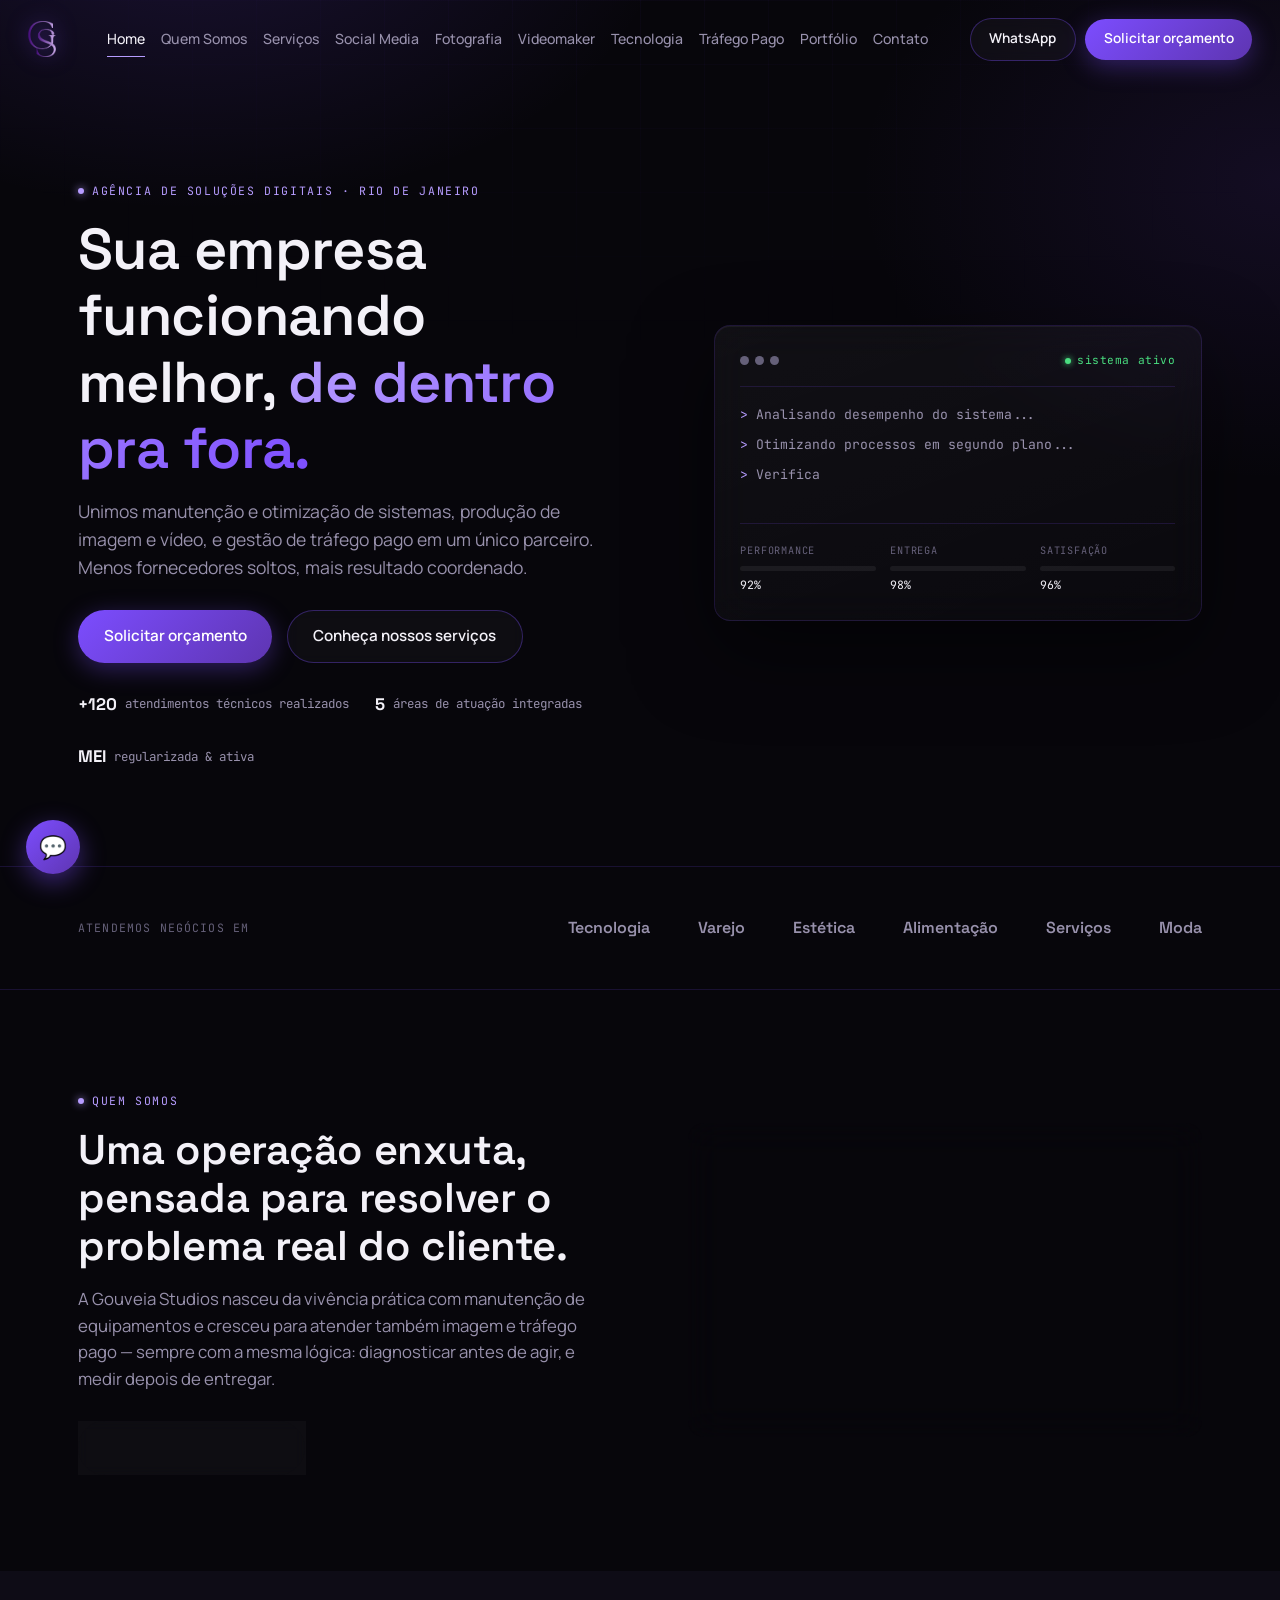
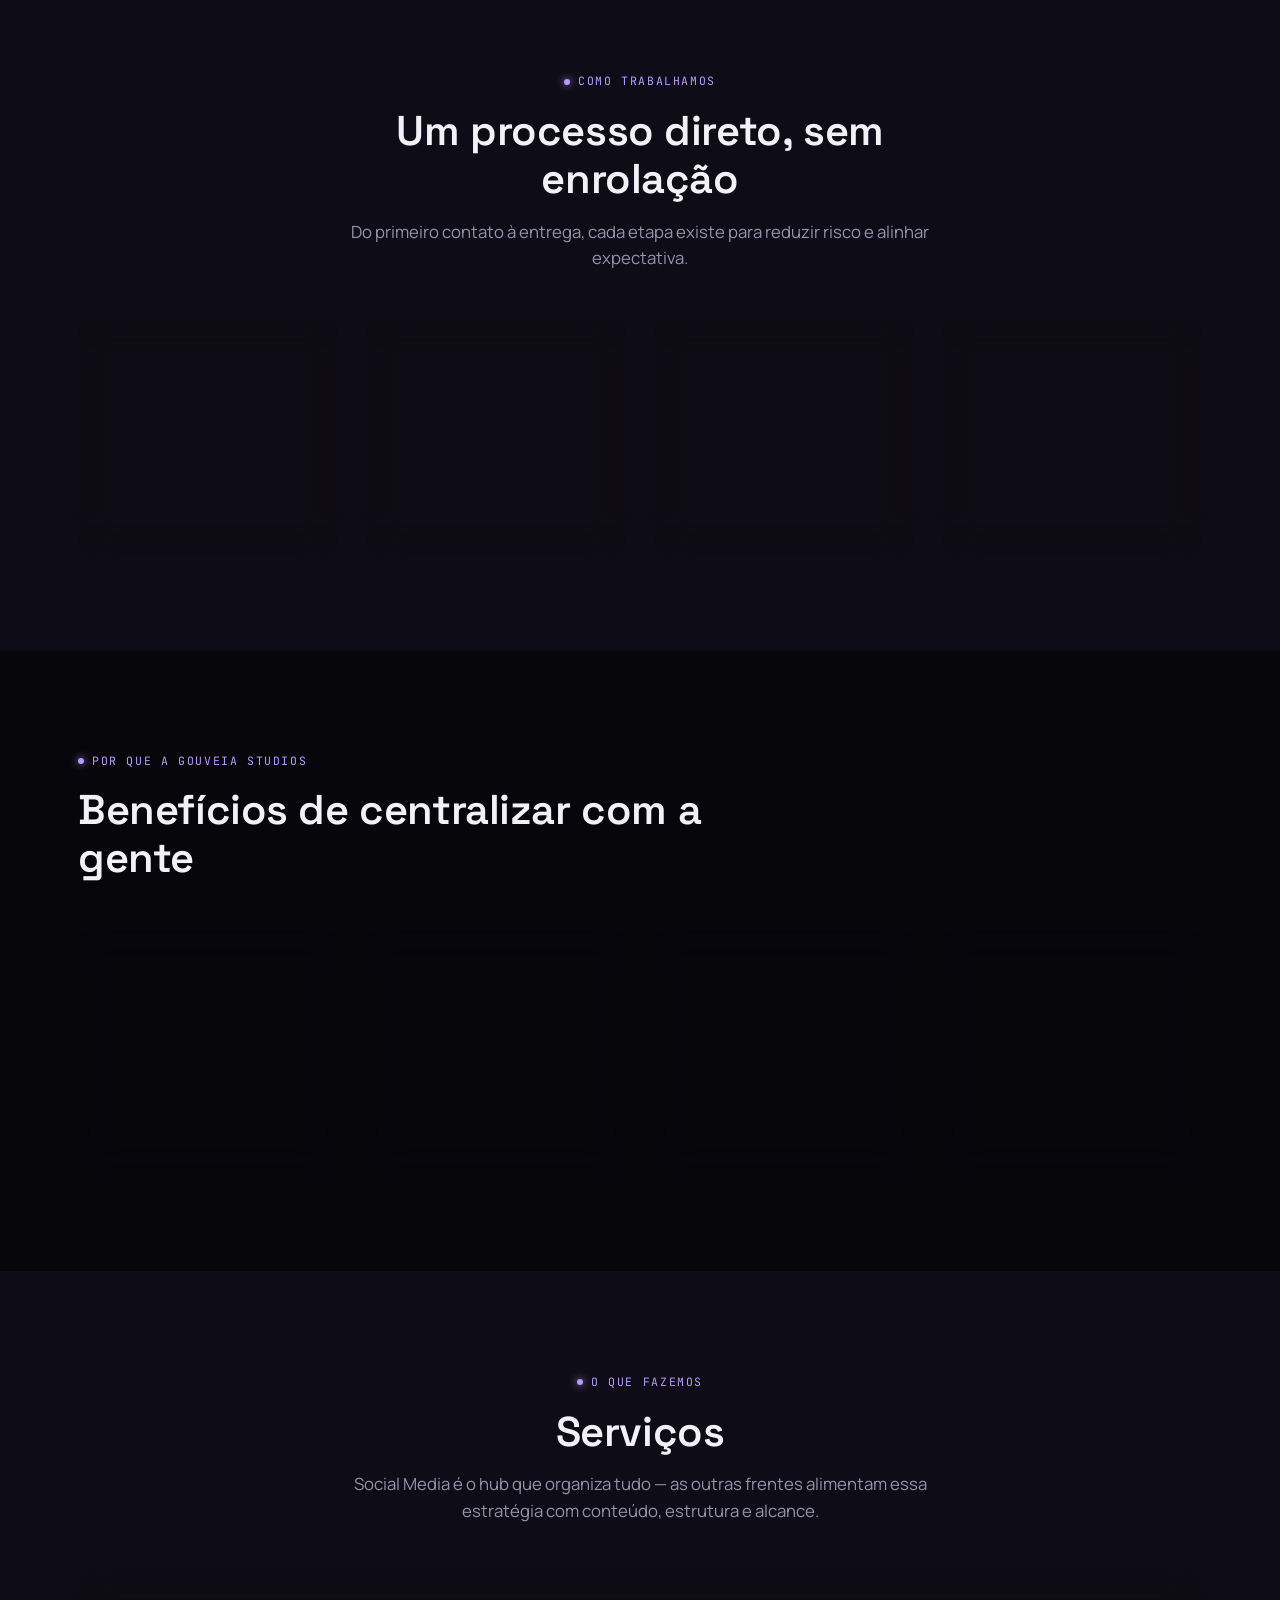
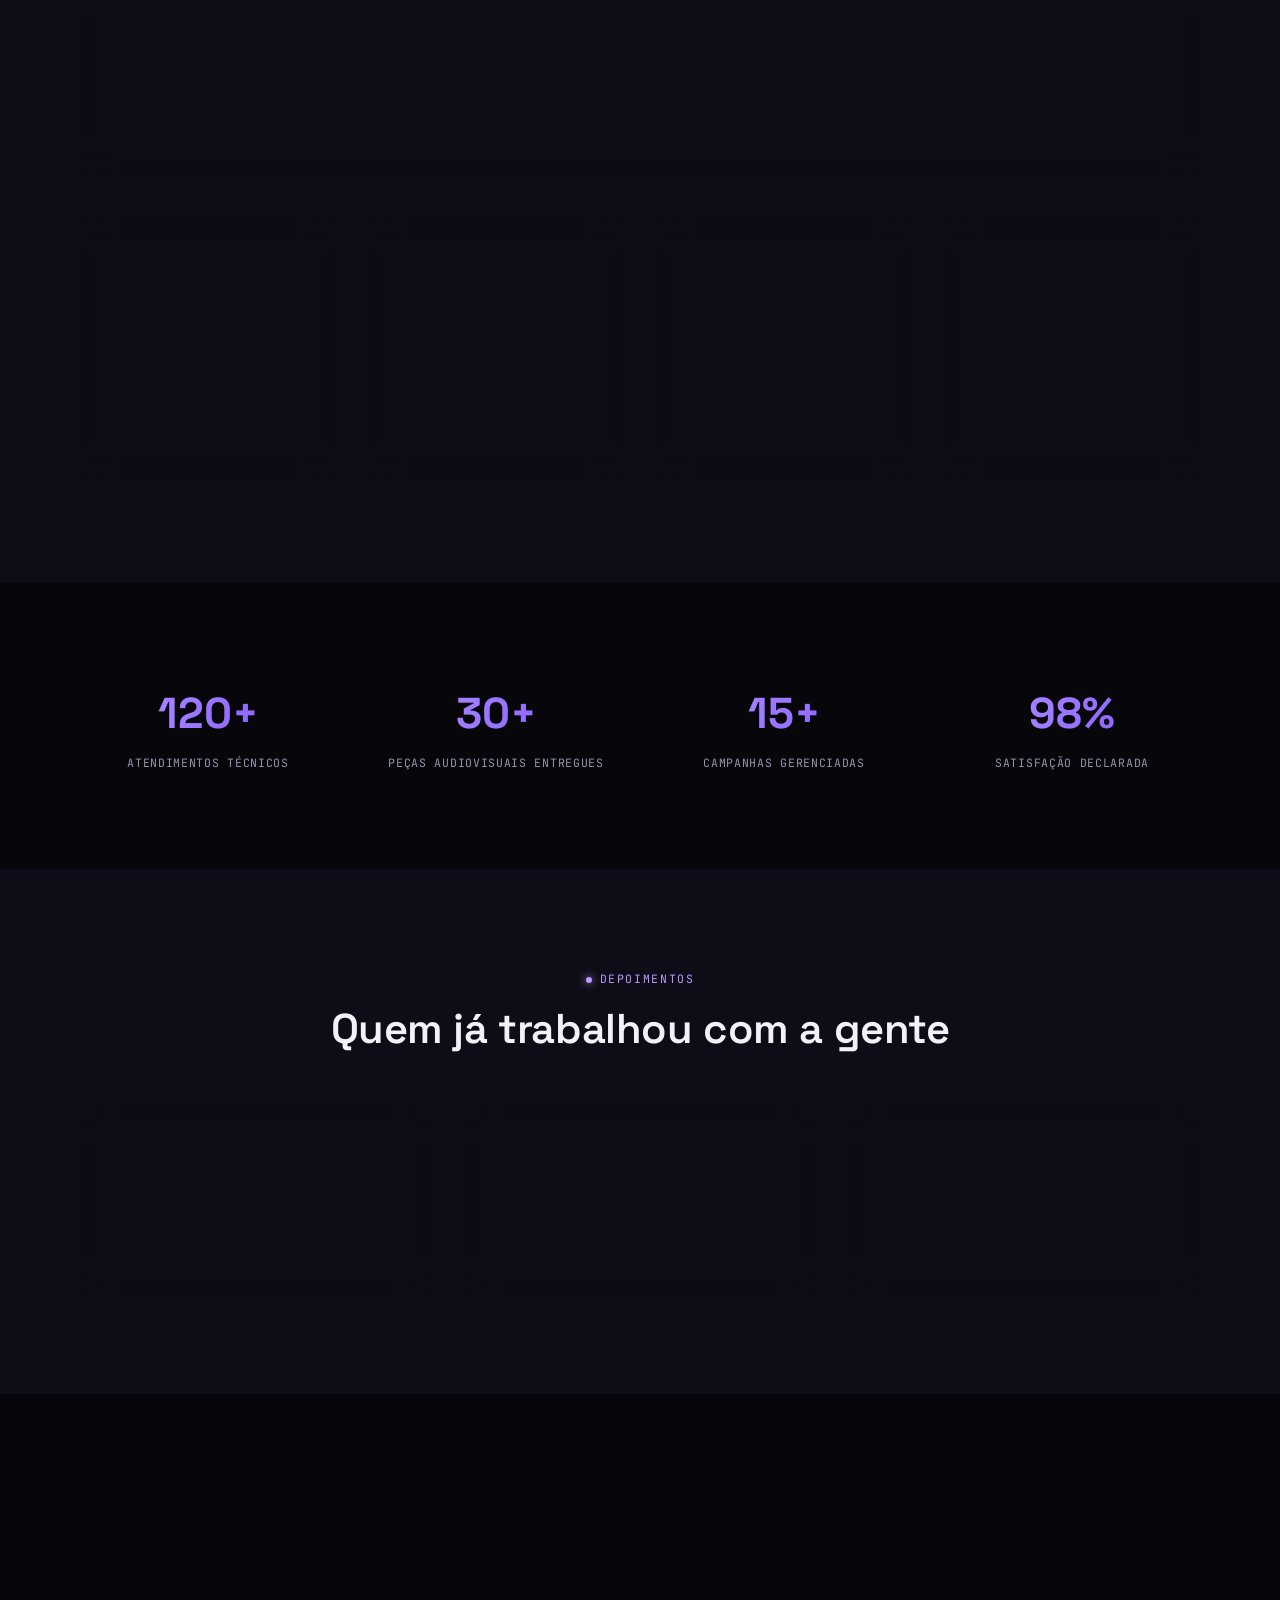
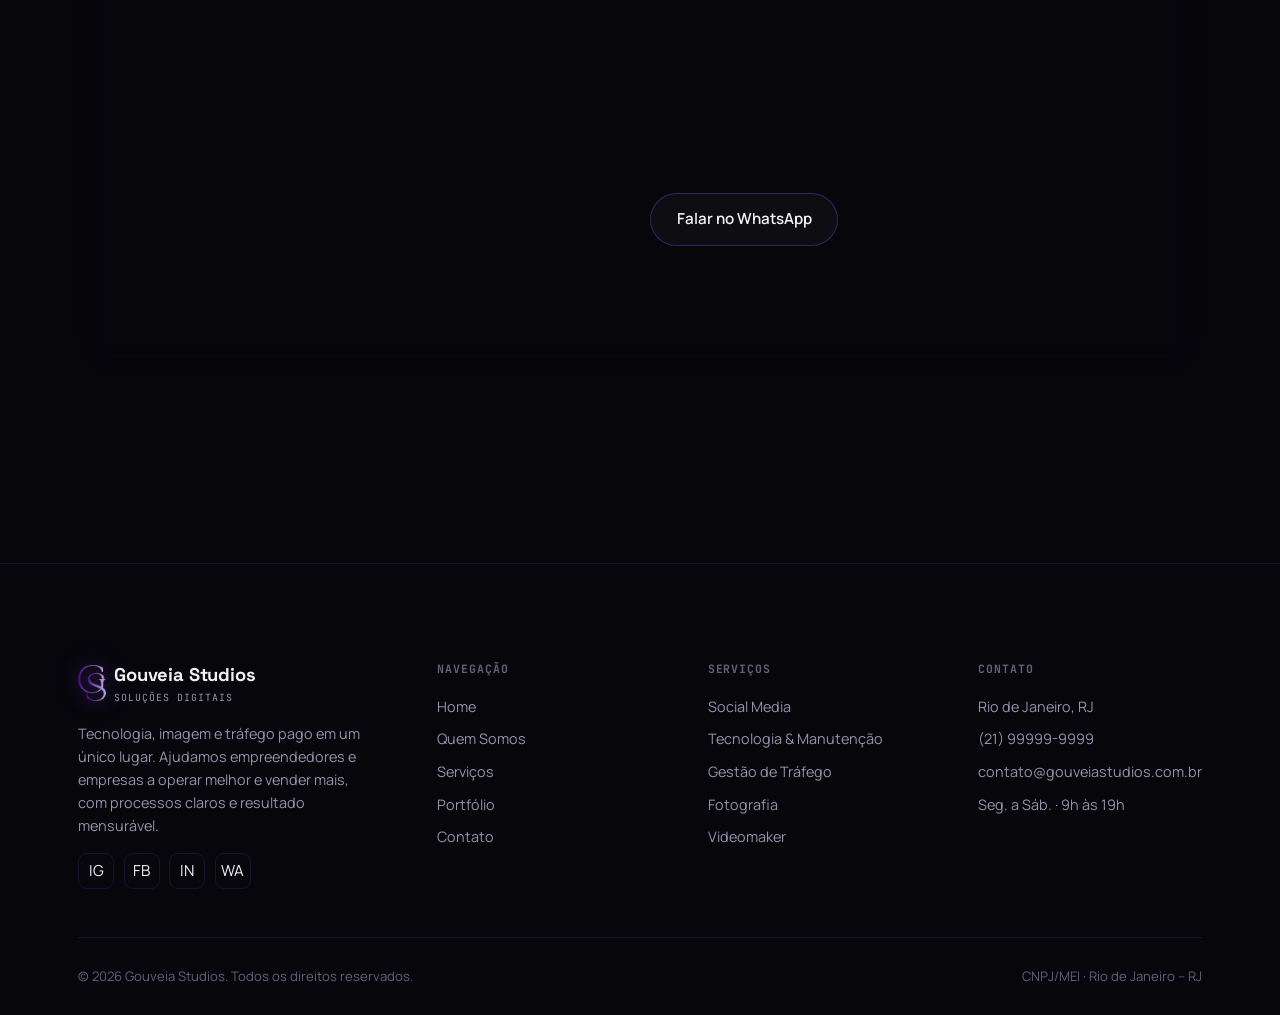
==== index.html @ 3f34a9c9 "Add files via upload" ====
<!DOCTYPE html>
<html lang="pt-BR">
<head>
  <meta charset="UTF-8">
  <meta name="viewport" content="width=device-width, initial-scale=1.0">
  <meta name="theme-color" content="#07060b">
  <link rel="icon" href="data:image/svg+xml,<svg xmlns=%22http://www.w3.org/2000/svg%22 viewBox=%220 0 100 100%22><rect width=%22100%22 height=%22100%22 rx=%2222%22 fill=%22%237C4DFF%22/><text x=%2250%22 y=%2266%22 font-size=%2246%22 text-anchor=%22middle%22 fill=%22white%22 font-family=%22monospace%22>GS</text></svg>">
  <link rel="stylesheet" href="css/style.css">
  <title>Gouveia Studios — Tecnologia, Imagem e Tráfego Pago | Rio de Janeiro</title>
  <meta name="description" content="Manutenção de computadores, fotografia, videomaker e gestão de tráfego pago em um único parceiro. Atendimento no Rio de Janeiro.">
  <meta property="og:title" content="Gouveia Studios — Tecnologia, Imagem e Tráfego Pago | Rio de Janeiro">
  <meta property="og:description" content="Manutenção de computadores, fotografia, videomaker e gestão de tráfego pago em um único parceiro. Atendimento no Rio de Janeiro.">
  <meta property="og:type" content="website">
  <meta property="og:locale" content="pt_BR">

</head>
<body>
  <nav class="navbar" id="navbar">
    <div class="nav-inner">
      <a href="index.html" class="brand">
        <img src="assets/logos/logo.png" alt="Gouveia Studios" class="brand-mark">
        <span>
          
          <small></small>
        </span>
      </a>
      <div class="nav-links" id="navLinks">
        <a href="index.html" aria-current="page">Home</a>
        <a href="quem-somos.html">Quem Somos</a>
        <a href="servicos.html">Serviços</a>
        <a href="social-media.html">Social Media</a>
        <a href="fotografia.html">Fotografia</a>
        <a href="videomaker.html">Videomaker</a>
        <a href="tecnologia.html">Tecnologia</a>
        <a href="trafego.html">Tráfego Pago</a>
        <a href="portfolio.html">Portfólio</a>
        <a href="contato.html">Contato</a>
      </div>
      <div class="nav-cta">
        <a href="https://wa.me/5521999999999" target="_blank" rel="noopener" class="btn btn-ghost btn-sm">WhatsApp</a>
        <a href="contato.html" class="btn btn-primary btn-sm">Solicitar orçamento</a>
        <button class="nav-toggle" id="navToggle" aria-label="Abrir menu" aria-expanded="false" aria-controls="navLinks">
          <span></span><span></span><span></span>
        </button>
      </div>
    </div>
  </nav>


  <!-- HERO -->
  <section class="hero">
    <div class="section-inner hero-grid">
      <div class="hero-copy">
        <span class="eyebrow">Agência de Soluções Digitais &middot; Rio de Janeiro</span>
        <h1>Sua empresa funcionando melhor, <span class="accent">de dentro pra fora.</span></h1>
        <p class="lead">Unimos manutenção e otimização de sistemas, produção de imagem e vídeo, e gestão de tráfego pago em um único parceiro. Menos fornecedores soltos, mais resultado coordenado.</p>
        <div class="hero-actions">
          <a href="contato.html" class="btn btn-primary">Solicitar orçamento</a>
          <a href="servicos.html" class="btn btn-ghost">Conheça nossos serviços</a>
        </div>
        <div class="hero-badges">
          <div class="hero-badge"><strong>+120</strong> atendimentos técnicos realizados</div>
          <div class="hero-badge"><strong>5</strong> áreas de atuação integradas</div>
          <div class="hero-badge"><strong>MEI</strong> regularizada &amp; ativa</div>
        </div>
      </div>

      <div class="diagnostic-panel glass reveal">
        <div class="diagnostic-head">
          <div class="diagnostic-dots"><span></span><span></span><span></span></div>
          <div class="diagnostic-status">sistema ativo</div>
        </div>
        <div class="diagnostic-log"
             data-diagnostic-log
             data-lines='["Analisando desempenho do sistema...","Otimizando processos em segundo plano...","Verificando integridade do hardware...","Diagnóstico concluído: pronto para operar."]'>
        </div>
        <div class="diagnostic-meters">
          <div class="meter">
            <div class="meter-label">Performance</div>
            <div class="meter-bar"><span data-value="92" style="width:0"></span></div>
            <div class="meter-val">92%</div>
          </div>
          <div class="meter">
            <div class="meter-label">Entrega</div>
            <div class="meter-bar"><span data-value="98" style="width:0"></span></div>
            <div class="meter-val">98%</div>
          </div>
          <div class="meter">
            <div class="meter-label">Satisfação</div>
            <div class="meter-bar"><span data-value="96" style="width:0"></span></div>
            <div class="meter-val">96%</div>
          </div>
        </div>
      </div>
    </div>
  </section>

  <!-- STRIP -->
  <div class="strip">
    <div class="section-inner strip-inner">
      <span class="strip-label">Atendemos negócios em</span>
      <div class="strip-items">
        <span>Tecnologia</span><span>Varejo</span><span>Estética</span><span>Alimentação</span><span>Serviços</span><span>Moda</span>
      </div>
    </div>
  </div>

  <!-- QUEM SOMOS (resumo) -->
  <section id="quem-somos">
    <div class="section-inner grid grid-2" style="align-items:center; gap: var(--space-xl);">
      <div class="reveal">
        <span class="eyebrow">Quem somos</span>
        <h2 class="title">Uma operação enxuta, pensada para resolver o problema real do cliente.</h2>
        <p class="lead">A Gouveia Studios nasceu da vivência prática com manutenção de equipamentos e cresceu para atender também imagem e tráfego pago — sempre com a mesma lógica: diagnosticar antes de agir, e medir depois de entregar.</p>
        <a href="quem-somos.html" class="btn btn-ghost" style="margin-top: var(--space-md);">Nossa história completa</a>
      </div>
      <div class="glass reveal" style="padding: var(--space-lg);">
        <div class="grid grid-2" style="gap: var(--space-md);">
          <div>
            <div class="stat"><div class="num">05</div><div class="label">Áreas de atuação</div></div>
          </div>
          <div>
            <div class="stat"><div class="num">1-2</div><div class="label">Anos de MEI ativa</div></div>
          </div>
          <div>
            <div class="stat"><div class="num">100%</div><div class="label">Atendimento local RJ</div></div>
          </div>
          <div>
            <div class="stat"><div class="num">24h</div><div class="label">Tempo médio de resposta</div></div>
          </div>
        </div>
      </div>
    </div>
  </section>

  <!-- COMO TRABALHAMOS -->
  <section style="background: var(--bg-elevated);">
    <div class="section-inner">
      <div class="section-head center reveal">
        <span class="eyebrow">Como trabalhamos</span>
        <h2 class="title">Um processo direto, sem enrolação</h2>
        <p class="lead" style="margin: 0 auto;">Do primeiro contato à entrega, cada etapa existe para reduzir risco e alinhar expectativa.</p>
      </div>
      <div class="steps">
        <div class="step glass reveal">
          <span class="num">01 / Diagnóstico</span>
          <h4>Entendemos o problema</h4>
          <p>Conversa inicial por WhatsApp ou visita técnica para identificar a real necessidade — sem venda empurrada.</p>
        </div>
        <div class="step glass reveal">
          <span class="num">02 / Proposta</span>
          <h4>Orçamento claro</h4>
          <p>Escopo, prazo e valor definidos antes de qualquer execução. Sem surpresas na entrega.</p>
        </div>
        <div class="step glass reveal">
          <span class="num">03 / Execução</span>
          <h4>Mão na massa</h4>
          <p>Serviço técnico, produção de conteúdo ou configuração de campanha executados com acompanhamento.</p>
        </div>
        <div class="step glass reveal">
          <span class="num">04 / Resultado</span>
          <h4>Entrega e suporte</h4>
          <p>Validação com o cliente e suporte pós-entrega — porque o trabalho não termina no "pronto".</p>
        </div>
      </div>
    </div>
  </section>

  <!-- BENEFÍCIOS -->
  <section>
    <div class="section-inner">
      <div class="section-head reveal">
        <span class="eyebrow">Por que a Gouveia Studios</span>
        <h2 class="title">Benefícios de centralizar com a gente</h2>
      </div>
      <div class="grid grid-4">
        <div class="card glass reveal">
          <div class="card-icon">⚡</div>
          <h3>Resposta rápida</h3>
          <p>Atendimento ágil via WhatsApp, com diagnóstico remoto quando possível.</p>
        </div>
        <div class="card glass reveal">
          <div class="card-icon">🎯</div>
          <h3>Foco em resultado</h3>
          <p>Cada entrega é pensada para gerar economia, performance ou vendas mensuráveis.</p>
        </div>
        <div class="card glass reveal">
          <div class="card-icon">🔧</div>
          <h3>Time único</h3>
          <p>Tecnologia, imagem e tráfego conversando entre si, sem retrabalho entre fornecedores.</p>
        </div>
        <div class="card glass reveal">
          <div class="card-icon">💬</div>
          <h3>Transparência</h3>
          <p>Orçamento fechado antes de começar e comunicação direta durante todo o processo.</p>
        </div>
      </div>
    </div>
  </section>

  <!-- SERVIÇOS -->
  <section id="servicos" style="background: var(--bg-elevated);">
    <div class="section-inner">
      <div class="section-head center reveal">
        <span class="eyebrow">O que fazemos</span>
        <h2 class="title">Serviços</h2>
        <p class="lead" style="margin: 0 auto;">Social Media é o hub que organiza tudo — as outras frentes alimentam essa estratégia com conteúdo, estrutura e alcance.</p>
      </div>

      <a href="social-media.html" class="card glass reveal" style="display:grid; grid-template-columns: auto 1fr auto; gap: var(--space-md); align-items:center; margin-bottom: var(--space-md); padding: var(--space-lg); border-color: var(--border-strong);">
        <div class="card-icon" style="width:58px; height:58px; font-size:1.7rem;">📲</div>
        <div>
          <span class="tag" style="margin-top:0;">Serviço principal</span>
          <h3 style="font-size:1.35rem; margin: 0.3rem 0 0.4rem;">Social Media</h3>
          <p>Gestão completa das redes sociais — o ponto onde fotografia, vídeo, tecnologia e tráfego pago viram uma presença digital coerente.</p>
        </div>
        <span class="tag" style="white-space:nowrap;">Ver serviço →</span>
      </a>

      <div class="grid grid-4">
        <a href="tecnologia.html" class="card glass reveal">
          <div class="card-icon">🖥️</div>
          <h3>Tecnologia</h3>
          <p>Manutenção, formatação, upgrade e otimização de computadores, notebooks e consoles.</p>
          <span class="tag">Ver serviço →</span>
        </a>
        <a href="trafego.html" class="card glass reveal">
          <div class="card-icon">📈</div>
          <h3>Gestão de Tráfego</h3>
          <p>Campanhas no Meta Ads e Google Ads para gerar mensagens, leads e vendas.</p>
          <span class="tag">Ver serviço →</span>
        </a>
        <a href="fotografia.html" class="card glass reveal">
          <div class="card-icon">📷</div>
          <h3>Fotografia</h3>
          <p>Registro profissional de eventos, produtos, automóveis e empresas.</p>
          <span class="tag">Ver serviço →</span>
        </a>
        <a href="videomaker.html" class="card glass reveal">
          <div class="card-icon">🎬</div>
          <h3>Videomaker</h3>
          <p>Vídeos institucionais, Reels e cobertura de eventos esportivos e sociais.</p>
          <span class="tag">Ver serviço →</span>
        </a>
      </div>
    </div>
  </section>

  <!-- RESULTADOS / STATS -->
  <section>
    <div class="section-inner">
      <div class="stats">
        <div class="stat reveal"><div class="num">120+</div><div class="label">Atendimentos técnicos</div></div>
        <div class="stat reveal"><div class="num">30+</div><div class="label">Peças audiovisuais entregues</div></div>
        <div class="stat reveal"><div class="num">15+</div><div class="label">Campanhas gerenciadas</div></div>
        <div class="stat reveal"><div class="num">98%</div><div class="label">Satisfação declarada</div></div>
      </div>
    </div>
  </section>

  <!-- DEPOIMENTOS -->
  <section style="background: var(--bg-elevated);">
    <div class="section-inner">
      <div class="section-head center reveal">
        <span class="eyebrow">Depoimentos</span>
        <h2 class="title">Quem já trabalhou com a gente</h2>
      </div>
      <div class="testi-track">
        <div class="testi glass reveal">
          <p>"Levei meu PC achando que era troca de peça e era só otimização. Economizei e ainda ficou mais rápido do que antes."</p>
          <div class="testi-author">
            <div class="testi-avatar">R</div>
            <div><strong>Rafael M.</strong><span>Cliente — Tecnologia</span></div>
          </div>
        </div>
        <div class="testi glass reveal">
          <p>"As campanhas trouxeram mensagens qualificadas já na primeira semana. Comunicação direta o tempo todo."</p>
          <div class="testi-author">
            <div class="testi-avatar">C</div>
            <div><strong>Camila S.</strong><span>Cliente — Tráfego Pago</span></div>
          </div>
        </div>
        <div class="testi glass reveal">
          <p>"O vídeo do evento ficou com cara de produção grande. Recomendo para quem quer profissionalismo sem enrolação."</p>
          <div class="testi-author">
            <div class="testi-avatar">L</div>
            <div><strong>Lucas T.</strong><span>Cliente — Videomaker</span></div>
          </div>
        </div>
      </div>
    </div>
  </section>

  <!-- CTA FINAL -->
  <section class="cta-final">
    <div class="section-inner">
      <div class="cta-final-panel glass reveal">
        <span class="eyebrow" style="justify-content:center;">Vamos conversar</span>
        <h2>Pronto para colocar sua empresa no próximo nível?</h2>
        <p>Fale agora e receba um diagnóstico inicial sem compromisso.</p>
        <div class="hero-actions">
          <a href="contato.html" class="btn btn-primary">Solicitar orçamento</a>
          <a href="https://wa.me/5521999999999" target="_blank" rel="noopener" class="btn btn-ghost">Falar no WhatsApp</a>
        </div>
      </div>
    </div>
  </section>


  <footer>
    <div class="section-inner">
      <div class="footer-grid">
        <div class="footer-brand">
          <a href="index.html" class="brand">
            <img src="assets/logos/logo.png" alt="Gouveia Studios" class="brand-mark">
            <span>Gouveia Studios<small>Soluções Digitais</small></span>
          </a>
          <p>Tecnologia, imagem e tráfego pago em um único lugar. Ajudamos empreendedores e empresas a operar melhor e vender mais, com processos claros e resultado mensurável.</p>
          <div class="footer-social">
            <a href="https://instagram.com" target="_blank" rel="noopener" aria-label="Instagram">IG</a>
            <a href="https://facebook.com" target="_blank" rel="noopener" aria-label="Facebook">FB</a>
            <a href="https://linkedin.com" target="_blank" rel="noopener" aria-label="LinkedIn">IN</a>
            <a href="https://wa.me/5521999999999" target="_blank" rel="noopener" aria-label="WhatsApp">WA</a>
          </div>
        </div>
        <div class="footer-col">
          <h5>Navegação</h5>
          <a href="index.html">Home</a>
          <a href="quem-somos.html">Quem Somos</a>
          <a href="servicos.html">Serviços</a>
          <a href="portfolio.html">Portfólio</a>
          <a href="contato.html">Contato</a>
        </div>
        <div class="footer-col">
          <h5>Serviços</h5>
          <a href="social-media.html">Social Media</a>
          <a href="tecnologia.html">Tecnologia &amp; Manutenção</a>
          <a href="trafego.html">Gestão de Tráfego</a>
          <a href="fotografia.html">Fotografia</a>
          <a href="videomaker.html">Videomaker</a>
        </div>
        <div class="footer-col">
          <h5>Contato</h5>
          <li>Rio de Janeiro, RJ</li>
          <li>(21) 99999-9999</li>
          <li>contato@gouveiastudios.com.br</li>
          <li>Seg. a Sáb. · 9h às 19h</li>
        </div>
      </div>
      <div class="footer-bottom">
        <span>&copy; <span data-year></span> Gouveia Studios. Todos os direitos reservados.</span>
        <span>CNPJ/MEI &middot; Rio de Janeiro &ndash; RJ</span>
      </div>
    </div>
  </footer>

  <a href="https://wa.me/5521999999999" target="_blank" rel="noopener" class="wa-float" aria-label="Falar no WhatsApp">💬</a>
  <button class="back-to-top" aria-label="Voltar ao topo">↑</button>

  <script src="js/script.js"></script>
</body>
</html>
---- css/style.css ----
/* ============================================================
   GOUVEIA STUDIOS — DESIGN SYSTEM
   Paleta: preto profundo + roxo tecnológico (#7C4DFF / #5E35B1)
   Tipografia: Space Grotesk (display) + Manrope (texto) + JetBrains Mono (dados/labels)
   Conceito: painel de diagnóstico técnico — a empresa "lê" e otimiza sistemas,
   então a interface usa uma estética de terminal/diagnóstico como assinatura visual.
   ============================================================ */

@import url('https://fonts.googleapis.com/css2?family=Space+Grotesk:wght@500;600;700&family=Manrope:wght@400;500;600;700&family=JetBrains+Mono:wght@400;500&display=swap');

/* ---------- TOKENS ---------- */
:root{
  /* cores */
  --bg: #07060b;
  --bg-elevated: #0e0c16;
  --bg-panel: #121020;
  --purple: #7C4DFF;
  --purple-deep: #5E35B1;
  --purple-glow: #b69cff;
  --text: #f3f1f8;
  --text-muted: #9891ac;
  --text-faint: #656079;
  --border: rgba(124,77,255,0.16);
  --border-strong: rgba(124,77,255,0.35);
  --success: #4ade80;

  /* tipografia */
  --font-display: 'Space Grotesk', sans-serif;
  --font-body: 'Manrope', sans-serif;
  --font-mono: 'JetBrains Mono', monospace;

  /* espaçamento */
  --space-xs: 0.5rem;
  --space-sm: 1rem;
  --space-md: 1.75rem;
  --space-lg: 3rem;
  --space-xl: 6rem;
  --space-2xl: 9rem;

  /* layout */
  --container: 1180px;
  --container-wide: 1400px;
  --radius-sm: 8px;
  --radius-md: 16px;
  --radius-lg: 28px;

  --ease: cubic-bezier(0.16, 1, 0.3, 1);
}

/* ---------- RESET ---------- */
*, *::before, *::after{ box-sizing: border-box; margin: 0; padding: 0; }
html{ scroll-behavior: smooth; }
@media (prefers-reduced-motion: reduce){
  html{ scroll-behavior: auto; }
  *, *::before, *::after{ animation-duration: 0.01ms !important; animation-iteration-count: 1 !important; transition-duration: 0.01ms !important; }
}
body{
  background: var(--bg);
  color: var(--text);
  font-family: var(--font-body);
  line-height: 1.6;
  overflow-x: hidden;
  -webkit-font-smoothing: antialiased;
}
img{ max-width: 100%; display: block; }
a{ color: inherit; text-decoration: none; }
ul{ list-style: none; }
button{ font-family: inherit; cursor: pointer; border: none; background: none; color: inherit; }
input, textarea, select{ font-family: inherit; font-size: 1rem; color: var(--text); }
h1,h2,h3,h4{ font-family: var(--font-display); font-weight: 600; line-height: 1.15; letter-spacing: -0.01em; }
:focus-visible{ outline: 2px solid var(--purple-glow); outline-offset: 3px; }

/* ---------- BACKGROUND AMBIENCE ---------- */
body::before{
  content: "";
  position: fixed;
  inset: 0;
  z-index: -2;
  background:
    radial-gradient(ellipse 800px 500px at 15% -10%, rgba(124,77,255,0.16), transparent 60%),
    radial-gradient(ellipse 700px 500px at 100% 20%, rgba(94,53,177,0.14), transparent 60%),
    var(--bg);
  pointer-events: none;
}
body::after{
  content: "";
  position: fixed;
  inset: 0;
  z-index: -1;
  background-image: linear-gradient(rgba(124,77,255,0.035) 1px, transparent 1px), linear-gradient(90deg, rgba(124,77,255,0.035) 1px, transparent 1px);
  background-size: 64px 64px;
  mask-image: radial-gradient(ellipse 60% 40% at 50% 0%, black, transparent);
  pointer-events: none;
}

/* ---------- LAYOUT HELPERS ---------- */
.container{ max-width: var(--container); margin: 0 auto; padding: 0 var(--space-md); }
section{ position: relative; padding: var(--space-xl) 0; }
.section-inner{ max-width: var(--container); margin: 0 auto; padding: 0 var(--space-md); }
.section-head{ max-width: 640px; margin-bottom: var(--space-lg); }
.section-head.center{ margin-left: auto; margin-right: auto; text-align: center; }

.eyebrow{
  display: inline-flex; align-items: center; gap: 0.5rem;
  font-family: var(--font-mono); font-size: 0.72rem; letter-spacing: 0.14em; text-transform: uppercase;
  color: var(--purple-glow); margin-bottom: var(--space-sm);
}
.eyebrow::before{ content: ""; width: 6px; height: 6px; border-radius: 50%; background: var(--purple-glow); box-shadow: 0 0 8px var(--purple-glow); }

h2.title{ font-size: clamp(1.9rem, 3.4vw, 2.6rem); margin-bottom: var(--space-sm); }
p.lead{ color: var(--text-muted); font-size: 1.05rem; max-width: 58ch; }

/* ---------- BUTTONS ---------- */
.btn{
  display: inline-flex; align-items: center; justify-content: center; gap: 0.5rem;
  padding: 0.85rem 1.6rem; border-radius: 999px; font-weight: 600; font-size: 0.95rem;
  transition: transform 0.25s var(--ease), box-shadow 0.25s var(--ease), background 0.25s var(--ease), border-color .25s var(--ease);
  white-space: nowrap;
}
.btn-primary{
  background: linear-gradient(135deg, var(--purple), var(--purple-deep));
  color: #fff;
  box-shadow: 0 6px 24px rgba(124,77,255,0.35);
}
.btn-primary:hover{ transform: translateY(-2px); box-shadow: 0 10px 32px rgba(124,77,255,0.5); }
.btn-ghost{
  background: rgba(255,255,255,0.03);
  border: 1px solid var(--border-strong);
  color: var(--text);
  backdrop-filter: blur(6px);
}
.btn-ghost:hover{ border-color: var(--purple-glow); background: rgba(124,77,255,0.08); transform: translateY(-2px); }
.btn-sm{ padding: 0.6rem 1.15rem; font-size: 0.85rem; }
.btn-block{ width: 100%; }

/* ---------- GLASS PANEL ---------- */
.glass{
  background: linear-gradient(160deg, rgba(255,255,255,0.045), rgba(255,255,255,0.015));
  border: 1px solid var(--border);
  border-radius: var(--radius-md);
  backdrop-filter: blur(18px);
  -webkit-backdrop-filter: blur(18px);
}

/* ---------- NAVBAR ---------- */
.navbar{
  position: fixed; top: 0; left: 0; right: 0; z-index: 1000;
  padding: 1.1rem 0;
  transition: padding 0.3s var(--ease), background 0.3s var(--ease), border-color 0.3s var(--ease);
  border-bottom: 1px solid transparent;
}
.navbar.scrolled{
  padding: 0.7rem 0;
  background: rgba(7,6,11,0.78);
  backdrop-filter: blur(16px);
  -webkit-backdrop-filter: blur(16px);
  border-bottom: 1px solid var(--border);
}
.nav-inner{ display: flex; align-items: center; justify-content: space-between; max-width: var(--container-wide); margin: 0 auto; padding: 0 var(--space-md); }
.brand{ display: flex; align-items: center; gap: 0.5rem; font-family: var(--font-display); font-weight: 700; font-size: 1.15rem; letter-spacing: -0.01em; flex-shrink: 0; }
.brand-mark{
  height: 36px; width: auto; display: block; object-fit: contain;
  filter: drop-shadow(0 0 10px rgba(124,77,255,0.55));
}
.brand small{ display: block; font-family: var(--font-mono); font-size: 0.62rem; letter-spacing: 0.1em; color: var(--text-muted); font-weight: 400; text-transform: uppercase; }

.nav-links{ display: flex; align-items: center; gap: var(--space-sm); flex-wrap: nowrap; }
.nav-links a{
  font-size: 0.88rem; color: var(--text-muted); font-weight: 500; position: relative; padding: 0.3rem 0;
  white-space: nowrap;
  transition: color 0.2s;
}
.nav-links a::after{
  content: ""; position: absolute; left: 0; bottom: -2px; width: 0; height: 1.5px;
  background: var(--purple-glow); transition: width 0.25s var(--ease);
}
.nav-links a:hover, .nav-links a[aria-current="page"]{ color: var(--text); }
.nav-links a:hover::after, .nav-links a[aria-current="page"]::after{ width: 100%; }
.nav-cta{ display: flex; align-items: center; gap: 0.6rem; flex-shrink: 0; }
.nav-toggle{ display: none; flex-direction: column; gap: 5px; padding: 8px; }
.nav-toggle span{ width: 22px; height: 2px; background: var(--text); border-radius: 2px; transition: all 0.3s var(--ease); }

@media (max-width: 1240px){
  .nav-cta .btn-ghost{ display: none; }
}

@media (max-width: 1080px){
  .nav-toggle{ display: flex; }
  .nav-links{
    position: fixed; top: 0; right: 0; height: 100vh; width: min(78vw, 320px);
    flex-direction: column; align-items: flex-start; justify-content: center; gap: var(--space-md);
    background: rgba(10,9,16,0.98); backdrop-filter: blur(20px);
    border-left: 1px solid var(--border);
    padding: var(--space-lg) var(--space-lg);
    transform: translateX(100%); transition: transform 0.4s var(--ease);
  }
  .nav-links.open{ transform: translateX(0); }
  .nav-links a{ font-size: 1.1rem; }
  .nav-cta .btn-ghost{ display: none; }
}

/* ---------- HERO ---------- */
.hero{ padding: calc(var(--space-2xl) + 2rem) 0 var(--space-xl); position: relative; overflow: hidden; }
.hero-grid{ display: grid; grid-template-columns: 1.05fr 0.95fr; gap: var(--space-xl); align-items: center; }
.hero-copy h1{ font-size: clamp(2.4rem, 5vw, 3.6rem); margin-bottom: var(--space-sm); }
.hero-copy h1 .accent{ background: linear-gradient(120deg, var(--purple-glow), var(--purple)); -webkit-background-clip: text; background-clip: text; color: transparent; }
.hero-copy p.lead{ margin-bottom: var(--space-md); font-size: 1.1rem; }
.hero-actions{ display: flex; flex-wrap: wrap; gap: 0.9rem; margin-bottom: var(--space-md); }
.hero-badges{ display: flex; flex-wrap: wrap; gap: 1.6rem; margin-top: var(--space-md); }
.hero-badge{ font-family: var(--font-mono); font-size: 0.78rem; color: var(--text-muted); display: flex; align-items: center; gap: 0.5rem; }
.hero-badge strong{ color: var(--text); font-family: var(--font-display); font-size: 1.05rem; }

/* diagnostic panel — signature element */
.diagnostic-panel{
  padding: 1.6rem; position: relative;
  box-shadow: 0 30px 80px rgba(0,0,0,0.5), inset 0 1px 0 rgba(255,255,255,0.05);
}
.diagnostic-head{ display: flex; align-items: center; justify-content: space-between; margin-bottom: 1.1rem; padding-bottom: 1rem; border-bottom: 1px solid var(--border); }
.diagnostic-dots{ display: flex; gap: 6px; }
.diagnostic-dots span{ width: 9px; height: 9px; border-radius: 50%; background: var(--text-faint); }
.diagnostic-status{ font-family: var(--font-mono); font-size: 0.7rem; color: var(--success); display: flex; align-items: center; gap: 0.4rem; letter-spacing: 0.05em; }
.diagnostic-status::before{ content: ""; width: 6px; height: 6px; border-radius: 50%; background: var(--success); box-shadow: 0 0 6px var(--success); animation: pulse 1.8s infinite; }
@keyframes pulse{ 0%,100%{ opacity: 1; } 50%{ opacity: 0.35; } }

.diagnostic-log{ font-family: var(--font-mono); font-size: 0.82rem; color: var(--text-muted); min-height: 6.2rem; }
.diagnostic-log .line{ margin-bottom: 0.55rem; opacity: 0; animation: appear 0.4s var(--ease) forwards; }
.diagnostic-log .line.ok::before{ content: "> "; color: var(--purple-glow); }
@keyframes appear{ to{ opacity: 1; } }
.typed-cursor{ display: inline-block; width: 7px; height: 1em; background: var(--purple-glow); vertical-align: middle; margin-left: 2px; animation: blink 1s steps(1) infinite; }
@keyframes blink{ 50%{ opacity: 0; } }

.diagnostic-meters{ display: grid; grid-template-columns: repeat(3, 1fr); gap: 0.9rem; margin-top: 1.2rem; padding-top: 1.2rem; border-top: 1px solid var(--border); }
.meter{ text-align: left; }
.meter .meter-label{ font-family: var(--font-mono); font-size: 0.64rem; color: var(--text-faint); text-transform: uppercase; letter-spacing: 0.08em; margin-bottom: 0.4rem; }
.meter-bar{ height: 5px; border-radius: 4px; background: rgba(255,255,255,0.06); overflow: hidden; }
.meter-bar span{ display: block; height: 100%; border-radius: 4px; background: linear-gradient(90deg, var(--purple-deep), var(--purple-glow)); }
.meter .meter-val{ font-family: var(--font-mono); font-size: 0.72rem; color: var(--text); margin-top: 0.35rem; }

/* ---------- LOGOS / SOCIAL PROOF STRIP ---------- */
.strip{ padding: var(--space-lg) 0; border-top: 1px solid var(--border); border-bottom: 1px solid var(--border); }
.strip-inner{ display: flex; align-items: center; justify-content: space-between; flex-wrap: wrap; gap: var(--space-md); }
.strip-label{ font-family: var(--font-mono); font-size: 0.72rem; color: var(--text-faint); text-transform: uppercase; letter-spacing: 0.1em; white-space: nowrap; }
.strip-items{ display: flex; flex-wrap: wrap; gap: var(--space-lg); color: var(--text-muted); font-weight: 600; font-family: var(--font-display); }

/* ---------- CARDS ---------- */
.grid{ display: grid; gap: var(--space-md); }
.grid-2{ grid-template-columns: repeat(2, 1fr); }
.grid-3{ grid-template-columns: repeat(3, 1fr); }
.grid-4{ grid-template-columns: repeat(4, 1fr); }

.card{
  padding: var(--space-md); border-radius: var(--radius-md);
  transition: transform 0.35s var(--ease), border-color 0.35s var(--ease), box-shadow .35s var(--ease);
}
.card:hover{ transform: translateY(-6px); border-color: var(--border-strong); box-shadow: 0 24px 48px rgba(0,0,0,0.35); }
.card-icon{
  width: 46px; height: 46px; border-radius: 12px; margin-bottom: var(--space-sm);
  background: linear-gradient(135deg, rgba(124,77,255,0.22), rgba(94,53,177,0.12));
  border: 1px solid var(--border-strong);
  display: flex; align-items: center; justify-content: center; font-size: 1.3rem;
}
.card h3{ font-size: 1.15rem; margin-bottom: 0.5rem; }
.card p{ color: var(--text-muted); font-size: 0.94rem; }
.card .tag{ font-family: var(--font-mono); font-size: 0.68rem; color: var(--purple-glow); letter-spacing: 0.06em; text-transform: uppercase; display: inline-block; margin-top: 0.8rem; }

.reveal{ opacity: 0; transform: translateY(28px); transition: opacity 0.7s var(--ease), transform 0.7s var(--ease); }
.reveal.in{ opacity: 1; transform: translateY(0); }

/* ---------- PROCESS / STEPS ---------- */
.steps{ display: grid; grid-template-columns: repeat(4, 1fr); gap: var(--space-md); counter-reset: step; }
.step{ padding: var(--space-md); border-radius: var(--radius-md); position: relative; }
.step .num{ font-family: var(--font-mono); font-size: 0.8rem; color: var(--purple-glow); margin-bottom: 0.8rem; display: block; }
.step h4{ font-family: var(--font-display); font-size: 1.05rem; margin-bottom: 0.5rem; }
.step p{ color: var(--text-muted); font-size: 0.9rem; }

/* ---------- TESTIMONIALS ---------- */
.testi-track{ display: grid; grid-template-columns: repeat(3, 1fr); gap: var(--space-md); }
.testi{ padding: var(--space-md); border-radius: var(--radius-md); }
.testi p{ color: var(--text); font-size: 0.98rem; margin-bottom: var(--space-sm); }
.testi-author{ display: flex; align-items: center; gap: 0.7rem; }
.testi-avatar{ width: 38px; height: 38px; border-radius: 50%; background: linear-gradient(135deg, var(--purple), var(--purple-deep)); display: flex; align-items: center; justify-content: center; font-family: var(--font-display); font-weight: 700; font-size: 0.85rem; }
.testi-author div strong{ display: block; font-size: 0.88rem; }
.testi-author div span{ font-size: 0.78rem; color: var(--text-faint); }

/* ---------- STATS ---------- */
.stats{ display: grid; grid-template-columns: repeat(4, 1fr); gap: var(--space-md); text-align: center; }
.stat .num{ font-family: var(--font-display); font-size: clamp(2rem, 3.4vw, 2.7rem); font-weight: 700; background: linear-gradient(120deg, var(--purple-glow), var(--purple)); -webkit-background-clip: text; background-clip: text; color: transparent; }
.stat .label{ font-family: var(--font-mono); font-size: 0.72rem; color: var(--text-muted); text-transform: uppercase; letter-spacing: 0.06em; margin-top: 0.4rem; }

/* ---------- CTA FINAL ---------- */
.cta-final{ text-align: center; padding: var(--space-2xl) 0; }
.cta-final-panel{ padding: var(--space-xl) var(--space-lg); border-radius: var(--radius-lg); position: relative; overflow: hidden; }
.cta-final-panel::before{
  content: ""; position: absolute; inset: -40%; z-index: -1;
  background: radial-gradient(circle at 50% 50%, rgba(124,77,255,0.25), transparent 60%);
}
.cta-final h2{ font-size: clamp(1.8rem, 4vw, 2.6rem); margin-bottom: var(--space-sm); }
.cta-final p{ color: var(--text-muted); max-width: 46ch; margin: 0 auto var(--space-md); }
.cta-final .hero-actions{ justify-content: center; }

/* ---------- FOOTER ---------- */
footer{ border-top: 1px solid var(--border); padding: var(--space-xl) 0 var(--space-md); margin-top: var(--space-lg); }
.footer-grid{ display: grid; grid-template-columns: 1.4fr repeat(3, 1fr); gap: var(--space-lg); margin-bottom: var(--space-lg); }
.footer-brand p{ color: var(--text-muted); font-size: 0.9rem; margin: var(--space-sm) 0; max-width: 32ch; }
.footer-social{ display: flex; gap: 0.6rem; margin-top: var(--space-sm); }
.footer-social a{
  width: 36px; height: 36px; border-radius: 9px; border: 1px solid var(--border);
  display: flex; align-items: center; justify-content: center; font-size: 0.95rem;
  transition: border-color 0.2s, transform 0.2s;
}
.footer-social a:hover{ border-color: var(--purple-glow); transform: translateY(-2px); }
.footer-col h5{ font-family: var(--font-mono); font-size: 0.72rem; letter-spacing: 0.08em; text-transform: uppercase; color: var(--text-faint); margin-bottom: var(--space-sm); }
.footer-col a, .footer-col li{ display: block; color: var(--text-muted); font-size: 0.9rem; margin-bottom: 0.6rem; transition: color 0.2s; }
.footer-col a:hover{ color: var(--text); }
.footer-bottom{ display: flex; justify-content: space-between; align-items: center; flex-wrap: wrap; gap: 1rem; padding-top: var(--space-md); border-top: 1px solid var(--border); font-size: 0.82rem; color: var(--text-faint); }

/* ---------- PAGE HEADER (inner pages) ---------- */
.page-header{ padding: calc(var(--space-2xl) + 1rem) 0 var(--space-lg); text-align: left; }
.page-header .lead{ margin-top: var(--space-sm); }
.breadcrumb{ font-family: var(--font-mono); font-size: 0.75rem; color: var(--text-faint); margin-bottom: var(--space-sm); }
.breadcrumb a{ color: var(--text-muted); }
.breadcrumb a:hover{ color: var(--purple-glow); }

/* ---------- FILTER TABS (portfolio / fotografia / videomaker) ---------- */
.filters{ display: flex; flex-wrap: wrap; gap: 0.6rem; margin-bottom: var(--space-lg); }
.filter-btn{
  padding: 0.55rem 1.1rem; border-radius: 999px; border: 1px solid var(--border); font-size: 0.85rem;
  color: var(--text-muted); font-family: var(--font-mono); transition: all 0.2s var(--ease);
}
.filter-btn:hover{ color: var(--text); border-color: var(--border-strong); }
.filter-btn.active{ background: linear-gradient(135deg, var(--purple), var(--purple-deep)); color: #fff; border-color: transparent; }

/* ---------- GALLERY ---------- */
.gallery{ display: grid; grid-template-columns: repeat(3, 1fr); gap: var(--space-sm); }
.gallery-item{
  position: relative; border-radius: var(--radius-md); overflow: hidden; aspect-ratio: 4/3; cursor: pointer;
  border: 1px solid var(--border);
}
.gallery-item img{ width: 100%; height: 100%; object-fit: cover; transition: transform 0.5s var(--ease); }
.gallery-item:hover img{ transform: scale(1.08); }
.gallery-overlay{
  position: absolute; inset: 0; display: flex; flex-direction: column; justify-content: flex-end; padding: 1rem;
  background: linear-gradient(180deg, transparent 40%, rgba(7,6,11,0.92));
  opacity: 0; transition: opacity 0.3s;
}
.gallery-item:hover .gallery-overlay{ opacity: 1; }
.gallery-overlay .cat{ font-family: var(--font-mono); font-size: 0.65rem; color: var(--purple-glow); text-transform: uppercase; letter-spacing: 0.06em; }
.gallery-overlay h4{ font-size: 0.95rem; margin-top: 0.2rem; }

.gallery-empty{
  grid-column: 1 / -1; text-align: center; padding: var(--space-xl) var(--space-md);
  color: var(--text-faint); font-family: var(--font-mono); font-size: 0.85rem; border: 1px dashed var(--border); border-radius: var(--radius-md);
}

/* lightbox */
.lightbox{
  position: fixed; inset: 0; z-index: 2000; background: rgba(4,3,7,0.94); backdrop-filter: blur(10px);
  display: flex; align-items: center; justify-content: center; padding: var(--space-lg);
  opacity: 0; pointer-events: none; transition: opacity 0.3s;
}
.lightbox.open{ opacity: 1; pointer-events: auto; }
.lightbox img{ max-width: 90vw; max-height: 82vh; border-radius: var(--radius-sm); }
.lightbox-close{ position: absolute; top: var(--space-md); right: var(--space-md); width: 42px; height: 42px; border-radius: 50%; border: 1px solid var(--border-strong); display: flex; align-items: center; justify-content: center; font-size: 1.2rem; }
.lightbox-caption{ position: absolute; bottom: var(--space-md); left: 50%; transform: translateX(-50%); font-family: var(--font-mono); font-size: 0.8rem; color: var(--text-muted); }

/* ---------- VIDEO CARDS ---------- */
.video-card{ border-radius: var(--radius-md); overflow: hidden; border: 1px solid var(--border); }
.video-thumb{ position: relative; aspect-ratio: 16/9; overflow: hidden; }
.video-thumb img{ width: 100%; height: 100%; object-fit: cover; transition: transform .5s var(--ease); }
.video-card:hover .video-thumb img{ transform: scale(1.06); }
.play-btn{
  position: absolute; inset: 0; display: flex; align-items: center; justify-content: center;
}
.play-btn span{
  width: 58px; height: 58px; border-radius: 50%; background: rgba(7,6,11,0.55); border: 1px solid rgba(255,255,255,0.4);
  display: flex; align-items: center; justify-content: center; font-size: 1.1rem; backdrop-filter: blur(4px);
  transition: transform 0.3s var(--ease), background 0.3s;
}
.video-card:hover .play-btn span{ transform: scale(1.1); background: var(--purple); }
.video-body{ padding: var(--space-sm) var(--space-md) var(--space-md); }
.video-body .cat{ font-family: var(--font-mono); font-size: 0.65rem; color: var(--purple-glow); text-transform: uppercase; letter-spacing: 0.06em; }
.video-body h4{ margin: 0.35rem 0 0.4rem; font-size: 1.02rem; }
.video-body p{ color: var(--text-muted); font-size: 0.88rem; }

/* ---------- SERVICE DETAIL BLOCK ---------- */
.service-detail{ display: grid; grid-template-columns: 1fr 1fr; gap: var(--space-xl); align-items: center; padding: var(--space-lg) 0; border-bottom: 1px solid var(--border); }
.service-detail:last-child{ border-bottom: none; }
.service-detail.reverse{ direction: rtl; }
.service-detail.reverse > *{ direction: ltr; }
.service-detail .media{ border-radius: var(--radius-lg); overflow: hidden; border: 1px solid var(--border); aspect-ratio: 4/3; }
.service-detail .media img{ width: 100%; height: 100%; object-fit: cover; }
.service-list{ margin: var(--space-sm) 0 var(--space-md); }
.service-list li{ display: flex; gap: 0.7rem; align-items: flex-start; margin-bottom: 0.6rem; color: var(--text-muted); font-size: 0.94rem; }
.service-list li::before{ content: "▹"; color: var(--purple-glow); }
.service-meta{ display: flex; gap: var(--space-lg); margin-top: var(--space-md); font-family: var(--font-mono); font-size: 0.75rem; color: var(--text-faint); }
.service-meta strong{ display: block; color: var(--text); font-family: var(--font-body); font-size: 0.92rem; }

/* ---------- FORM ---------- */
.form-grid{ display: grid; grid-template-columns: 1fr 1fr; gap: var(--space-sm); }
.field{ margin-bottom: var(--space-sm); display: flex; flex-direction: column; gap: 0.45rem; }
.field.full{ grid-column: 1 / -1; }
.field label{ font-family: var(--font-mono); font-size: 0.72rem; color: var(--text-muted); text-transform: uppercase; letter-spacing: 0.05em; }
.field input, .field select, .field textarea{
  background: rgba(255,255,255,0.03); border: 1px solid var(--border); border-radius: var(--radius-sm);
  padding: 0.8rem 1rem; transition: border-color 0.2s, background 0.2s;
}
.field input:focus, .field select:focus, .field textarea:focus{ border-color: var(--purple-glow); background: rgba(255,255,255,0.05); outline: none; }
.field textarea{ resize: vertical; min-height: 120px; }
.form-note{ font-size: 0.8rem; color: var(--text-faint); margin-top: 0.6rem; }
.form-success{ display: none; padding: 1rem 1.2rem; border-radius: var(--radius-sm); background: rgba(74,222,128,0.08); border: 1px solid rgba(74,222,128,0.3); color: var(--success); font-size: 0.9rem; margin-top: 1rem; }
.form-success.show{ display: block; }

.contact-info{ display: flex; flex-direction: column; gap: var(--space-sm); }
.contact-item{ display: flex; gap: 0.9rem; align-items: flex-start; padding: 1.1rem; }
.contact-item .ic{ width: 40px; height: 40px; border-radius: 10px; background: rgba(124,77,255,0.12); border: 1px solid var(--border-strong); display: flex; align-items: center; justify-content: center; flex-shrink: 0; }
.contact-item strong{ display: block; font-size: 0.95rem; margin-bottom: 0.2rem; }
.contact-item span{ color: var(--text-muted); font-size: 0.88rem; }
.map-embed{ border-radius: var(--radius-md); overflow: hidden; border: 1px solid var(--border); aspect-ratio: 16/9; margin-top: var(--space-md); }
.map-embed iframe{ width: 100%; height: 100%; border: 0; filter: grayscale(0.4) invert(0.92) contrast(0.9); }

/* ---------- MISSION / VALUES (quem somos) ---------- */
.values-grid{ display: grid; grid-template-columns: repeat(3, 1fr); gap: var(--space-md); }
.timeline{ position: relative; padding-left: 2.2rem; }
.timeline::before{ content: ""; position: absolute; left: 6px; top: 6px; bottom: 6px; width: 1px; background: var(--border-strong); }
.timeline-item{ position: relative; padding-bottom: var(--space-lg); }
.timeline-item:last-child{ padding-bottom: 0; }
.timeline-item::before{ content: ""; position: absolute; left: -2.2rem; top: 4px; width: 13px; height: 13px; border-radius: 50%; background: var(--purple); box-shadow: 0 0 0 4px rgba(124,77,255,0.15); }
.timeline-item .yr{ font-family: var(--font-mono); font-size: 0.75rem; color: var(--purple-glow); }
.timeline-item h4{ margin: 0.3rem 0 0.4rem; }
.timeline-item p{ color: var(--text-muted); font-size: 0.92rem; max-width: 50ch; }

/* ---------- BACK TO TOP ---------- */
.back-to-top{
  position: fixed; bottom: 1.6rem; right: 1.6rem; z-index: 900;
  width: 46px; height: 46px; border-radius: 50%;
  background: rgba(18,16,32,0.85); border: 1px solid var(--border-strong); backdrop-filter: blur(8px);
  display: flex; align-items: center; justify-content: center; font-size: 1.1rem;
  opacity: 0; pointer-events: none; transform: translateY(10px);
  transition: opacity 0.3s, transform 0.3s;
}
.back-to-top.show{ opacity: 1; pointer-events: auto; transform: translateY(0); }

/* ---------- WHATSAPP FLOAT ---------- */
.wa-float{
  position: fixed; bottom: 1.6rem; left: 1.6rem; z-index: 900;
  width: 54px; height: 54px; border-radius: 50%;
  background: linear-gradient(135deg, var(--purple), var(--purple-deep));
  display: flex; align-items: center; justify-content: center; font-size: 1.4rem;
  box-shadow: 0 8px 26px rgba(124,77,255,0.45);
  transition: transform 0.25s var(--ease);
}
.wa-float:hover{ transform: scale(1.08); }

/* ---------- RESPONSIVE ---------- */
@media (max-width: 1080px){
  .footer-grid{ grid-template-columns: 1fr 1fr; }
  .grid-4{ grid-template-columns: repeat(2, 1fr); }
  .stats{ grid-template-columns: repeat(2, 1fr); }
  .steps{ grid-template-columns: repeat(2, 1fr); }
}
@media (max-width: 900px){
  .hero-grid{ grid-template-columns: 1fr; }
  .grid-3, .testi-track{ grid-template-columns: repeat(2, 1fr); }
  .gallery{ grid-template-columns: repeat(2, 1fr); }
  .service-detail{ grid-template-columns: 1fr; }
  .service-detail.reverse{ direction: ltr; }
  .service-detail .media{ order: -1; }
}
@media (max-width: 640px){
  :root{ --space-xl: 3.5rem; --space-2xl: 5rem; }
  .grid-2, .grid-3, .grid-4, .testi-track, .values-grid{ grid-template-columns: 1fr; }
  .gallery{ grid-template-columns: 1fr; }
  .footer-grid{ grid-template-columns: 1fr; }
  .form-grid{ grid-template-columns: 1fr; }
  .diagnostic-meters{ grid-template-columns: repeat(3, 1fr); }
  .steps{ grid-template-columns: 1fr; }
  .filters{ overflow-x: auto; flex-wrap: nowrap; padding-bottom: 4px; }
}
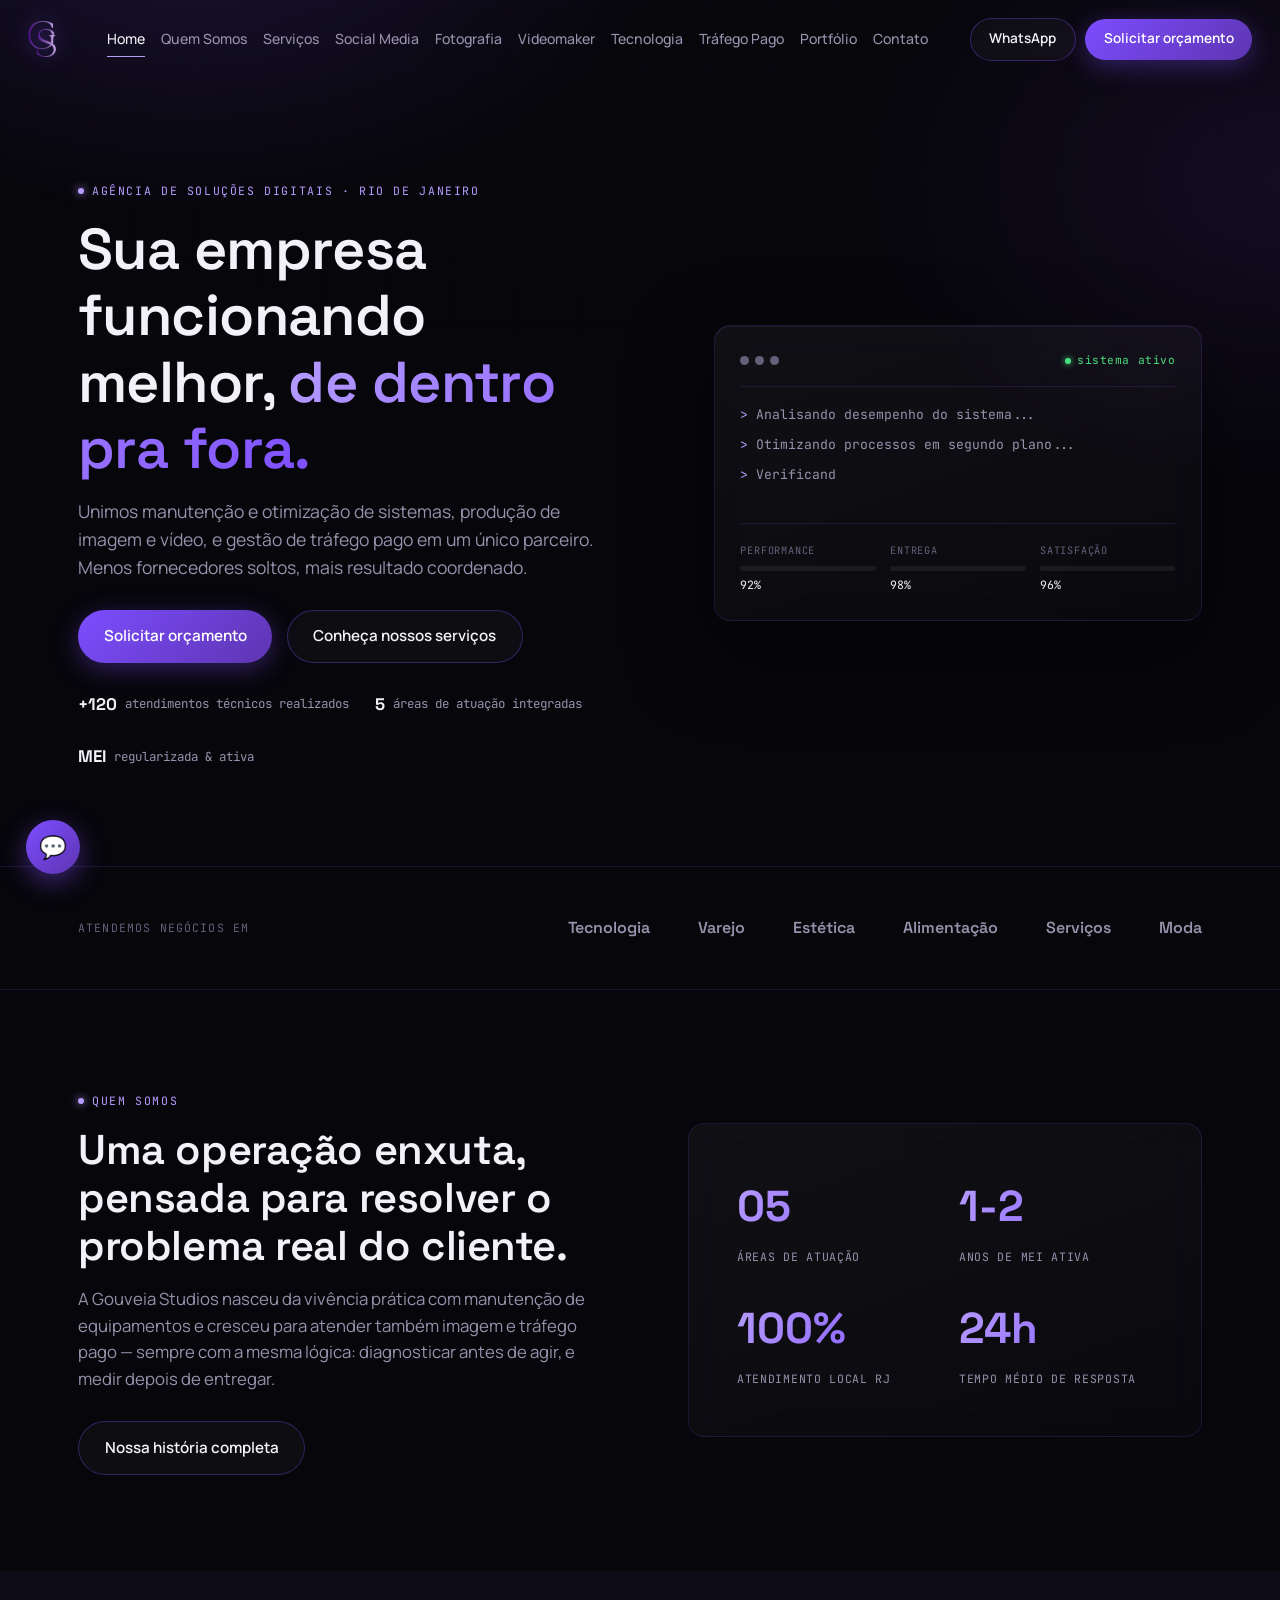
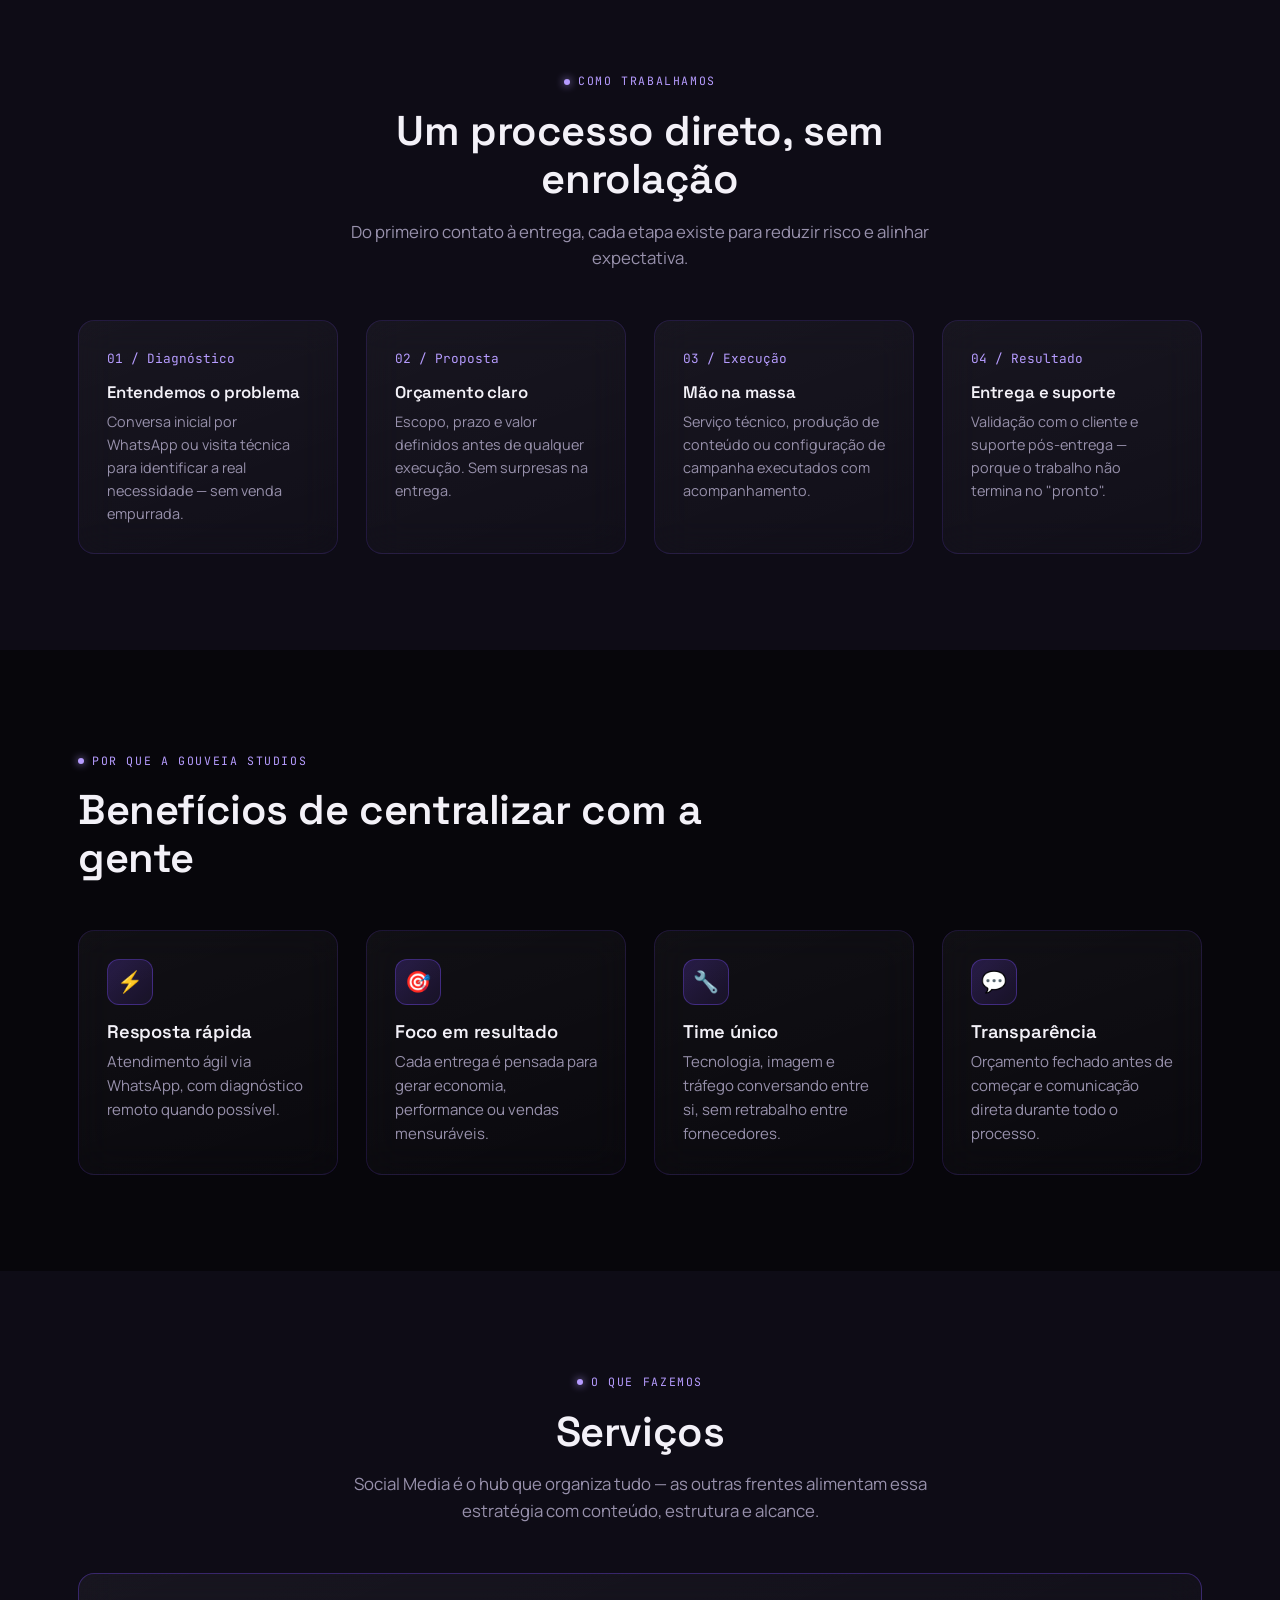
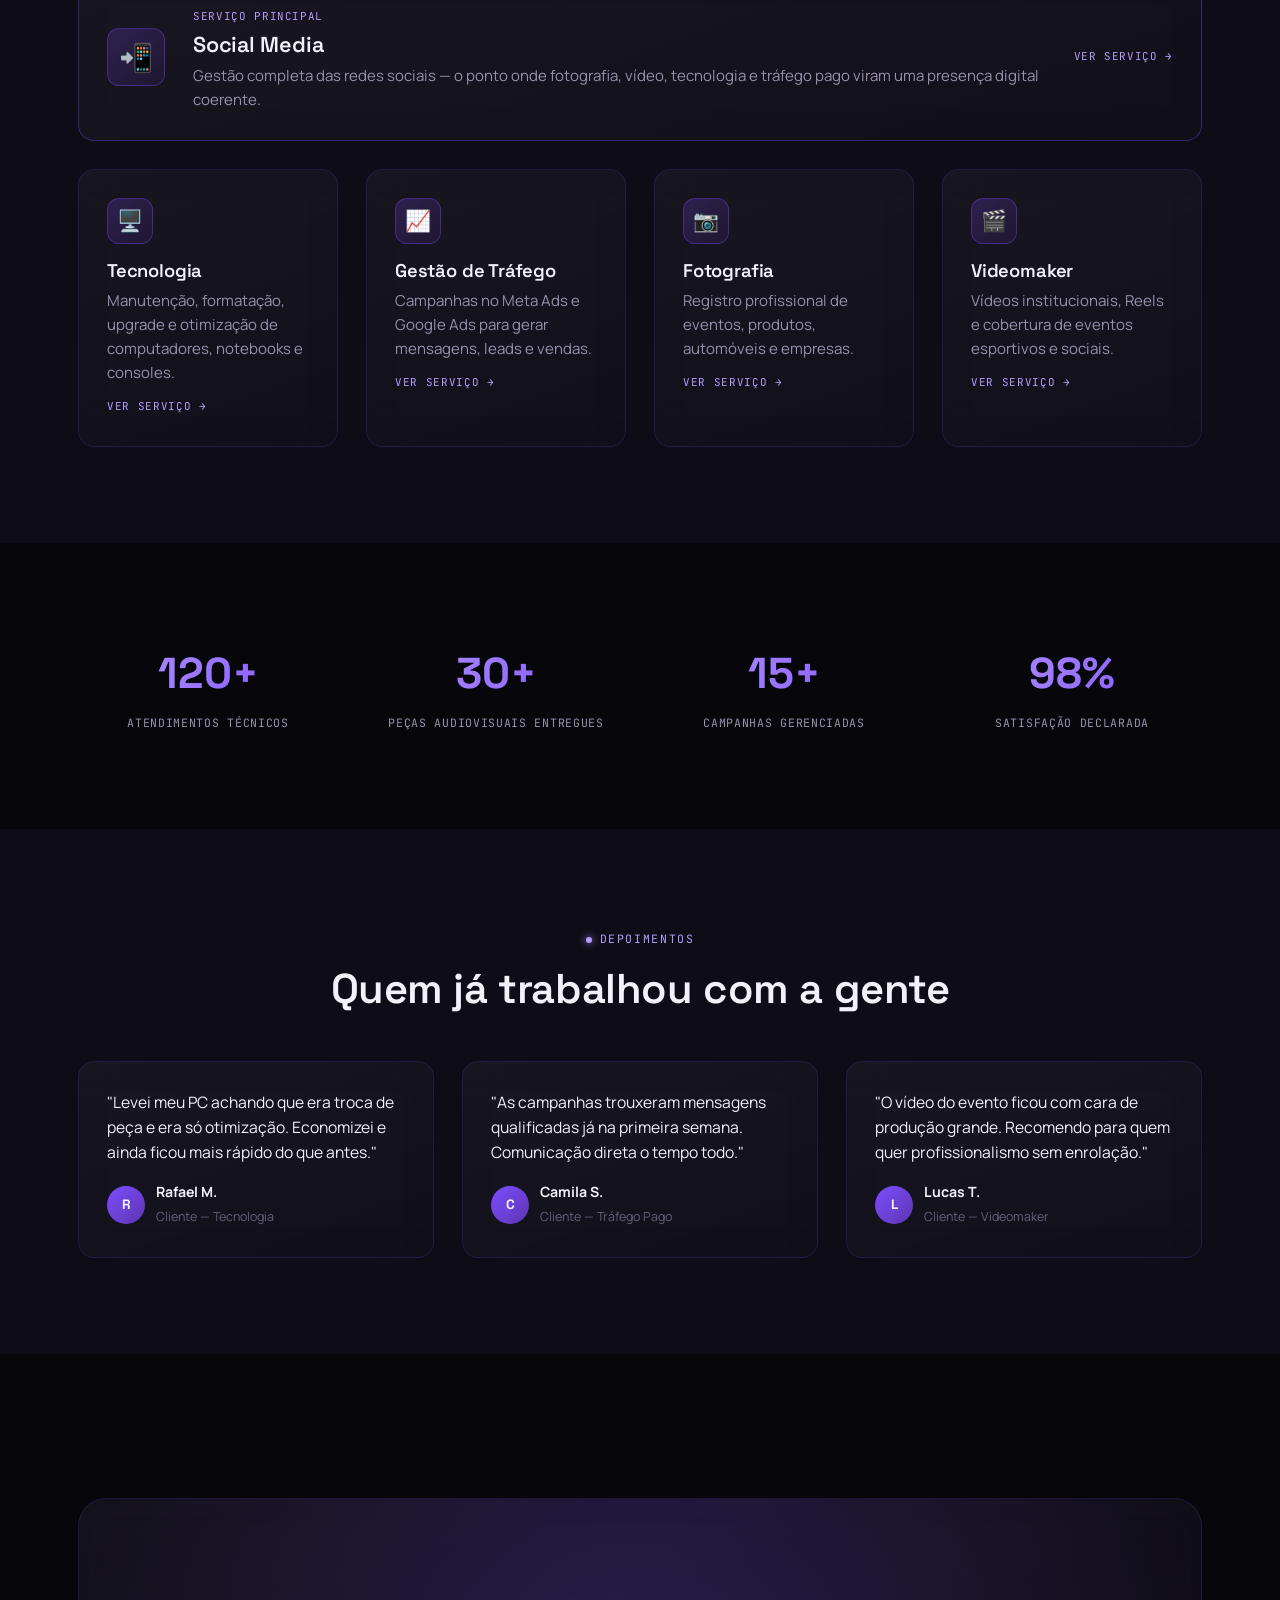
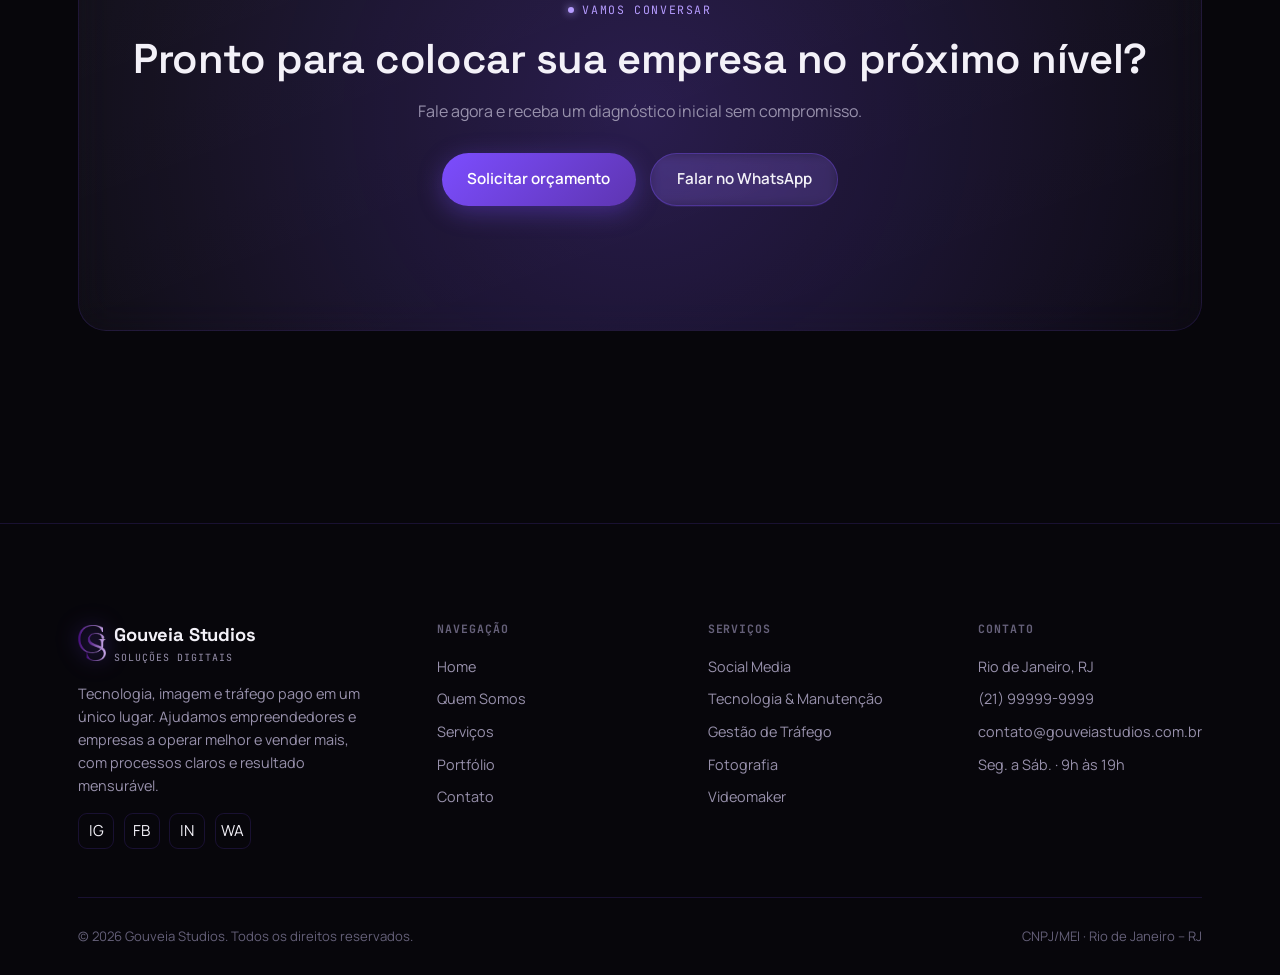
==== commit 4b06d88c: "Add files via upload" ====
--- a/index.html
+++ b/index.html
@@ -6,7 +6,7 @@
   <meta name="theme-color" content="#07060b">
   <link rel="icon" href="data:image/svg+xml,<svg xmlns=%22http://www.w3.org/2000/svg%22 viewBox=%220 0 100 100%22><rect width=%22100%22 height=%22100%22 rx=%2222%22 fill=%22%237C4DFF%22/><text x=%2250%22 y=%2266%22 font-size=%2246%22 text-anchor=%22middle%22 fill=%22white%22 font-family=%22monospace%22>GS</text></svg>">
   <link rel="stylesheet" href="css/style.css">
-  <title>Gouveia Studios — Tecnologia, Imagem e Tráfego Pago | Rio de Janeiro</title>
+  <title>Gouveia Studios | Rio de Janeiro</title>
   <meta name="description" content="Manutenção de computadores, fotografia, videomaker e gestão de tráfego pago em um único parceiro. Atendimento no Rio de Janeiro.">
   <meta property="og:title" content="Gouveia Studios — Tecnologia, Imagem e Tráfego Pago | Rio de Janeiro">
   <meta property="og:description" content="Manutenção de computadores, fotografia, videomaker e gestão de tráfego pago em um único parceiro. Atendimento no Rio de Janeiro.">
@@ -20,8 +20,7 @@
       <a href="index.html" class="brand">
         <img src="assets/logos/logo.png" alt="Gouveia Studios" class="brand-mark">
         <span>
-          
-          <small></small>
+        
         </span>
       </a>
       <div class="nav-links" id="navLinks">
@@ -37,7 +36,7 @@
         <a href="contato.html">Contato</a>
       </div>
       <div class="nav-cta">
-        <a href="https://wa.me/5521999999999" target="_blank" rel="noopener" class="btn btn-ghost btn-sm">WhatsApp</a>
+        <a href="https://wa.me/9793074735521" target="_blank" rel="noopener" class="btn btn-ghost btn-sm">WhatsApp</a>
         <a href="contato.html" class="btn btn-primary btn-sm">Solicitar orçamento</a>
         <button class="nav-toggle" id="navToggle" aria-label="Abrir menu" aria-expanded="false" aria-controls="navLinks">
           <span></span><span></span><span></span>
@@ -207,14 +206,14 @@
         <p class="lead" style="margin: 0 auto;">Social Media é o hub que organiza tudo — as outras frentes alimentam essa estratégia com conteúdo, estrutura e alcance.</p>
       </div>
 
-      <a href="social-media.html" class="card glass reveal" style="display:grid; grid-template-columns: auto 1fr auto; gap: var(--space-md); align-items:center; margin-bottom: var(--space-md); padding: var(--space-lg); border-color: var(--border-strong);">
+      <a href="social-media.html" class="card card-featured glass reveal" style="border-color: var(--border-strong);">
         <div class="card-icon" style="width:58px; height:58px; font-size:1.7rem;">📲</div>
-        <div>
+        <div class="card-featured-body">
           <span class="tag" style="margin-top:0;">Serviço principal</span>
           <h3 style="font-size:1.35rem; margin: 0.3rem 0 0.4rem;">Social Media</h3>
           <p>Gestão completa das redes sociais — o ponto onde fotografia, vídeo, tecnologia e tráfego pago viram uma presença digital coerente.</p>
         </div>
-        <span class="tag" style="white-space:nowrap;">Ver serviço →</span>
+        <span class="tag card-featured-arrow">Ver serviço →</span>
       </a>
 
       <div class="grid grid-4">
@@ -300,7 +299,7 @@
         <p>Fale agora e receba um diagnóstico inicial sem compromisso.</p>
         <div class="hero-actions">
           <a href="contato.html" class="btn btn-primary">Solicitar orçamento</a>
-          <a href="https://wa.me/5521999999999" target="_blank" rel="noopener" class="btn btn-ghost">Falar no WhatsApp</a>
+          <a href="https://wa.me/5521979307473" target="_blank" rel="noopener" class="btn btn-ghost">Falar no WhatsApp</a>
         </div>
       </div>
     </div>
@@ -320,7 +319,7 @@
             <a href="https://instagram.com" target="_blank" rel="noopener" aria-label="Instagram">IG</a>
             <a href="https://facebook.com" target="_blank" rel="noopener" aria-label="Facebook">FB</a>
             <a href="https://linkedin.com" target="_blank" rel="noopener" aria-label="LinkedIn">IN</a>
-            <a href="https://wa.me/5521999999999" target="_blank" rel="noopener" aria-label="WhatsApp">WA</a>
+            <a href="https://wa.me/5521979307473" target="_blank" rel="noopener" aria-label="WhatsApp">WA</a>
           </div>
         </div>
         <div class="footer-col">
@@ -354,7 +353,7 @@
     </div>
   </footer>
 
-  <a href="https://wa.me/5521999999999" target="_blank" rel="noopener" class="wa-float" aria-label="Falar no WhatsApp">💬</a>
+  <a href="https://wa.me/5521979307473" target="_blank" rel="noopener" class="wa-float" aria-label="Falar no WhatsApp">💬</a>
   <button class="back-to-top" aria-label="Voltar ao topo">↑</button>
 
   <script src="js/script.js"></script>
--- a/css/style.css
+++ b/css/style.css
@@ -263,6 +263,21 @@
 .card p{ color: var(--text-muted); font-size: 0.94rem; }
 .card .tag{ font-family: var(--font-mono); font-size: 0.68rem; color: var(--purple-glow); letter-spacing: 0.06em; text-transform: uppercase; display: inline-block; margin-top: 0.8rem; }
 
+/* card de serviço em destaque (ex: Social Media na Home) — horizontal no desktop, empilhado no mobile */
+.card-featured{
+  display: flex;
+  align-items: center;
+  gap: var(--space-md);
+  margin-bottom: var(--space-md);
+}
+.card-featured .card-icon{ flex-shrink: 0; margin-bottom: 0; }
+.card-featured .card-featured-body{ flex: 1; min-width: 0; }
+.card-featured .card-featured-arrow{ flex-shrink: 0; white-space: nowrap; margin-top: 0; }
+@media (max-width: 700px){
+  .card-featured{ flex-direction: column; align-items: flex-start; text-align: left; }
+  .card-featured .card-featured-arrow{ margin-top: 0.4rem; }
+}
+
 .reveal{ opacity: 0; transform: translateY(28px); transition: opacity 0.7s var(--ease), transform 0.7s var(--ease); }
 .reveal.in{ opacity: 1; transform: translateY(0); }
 
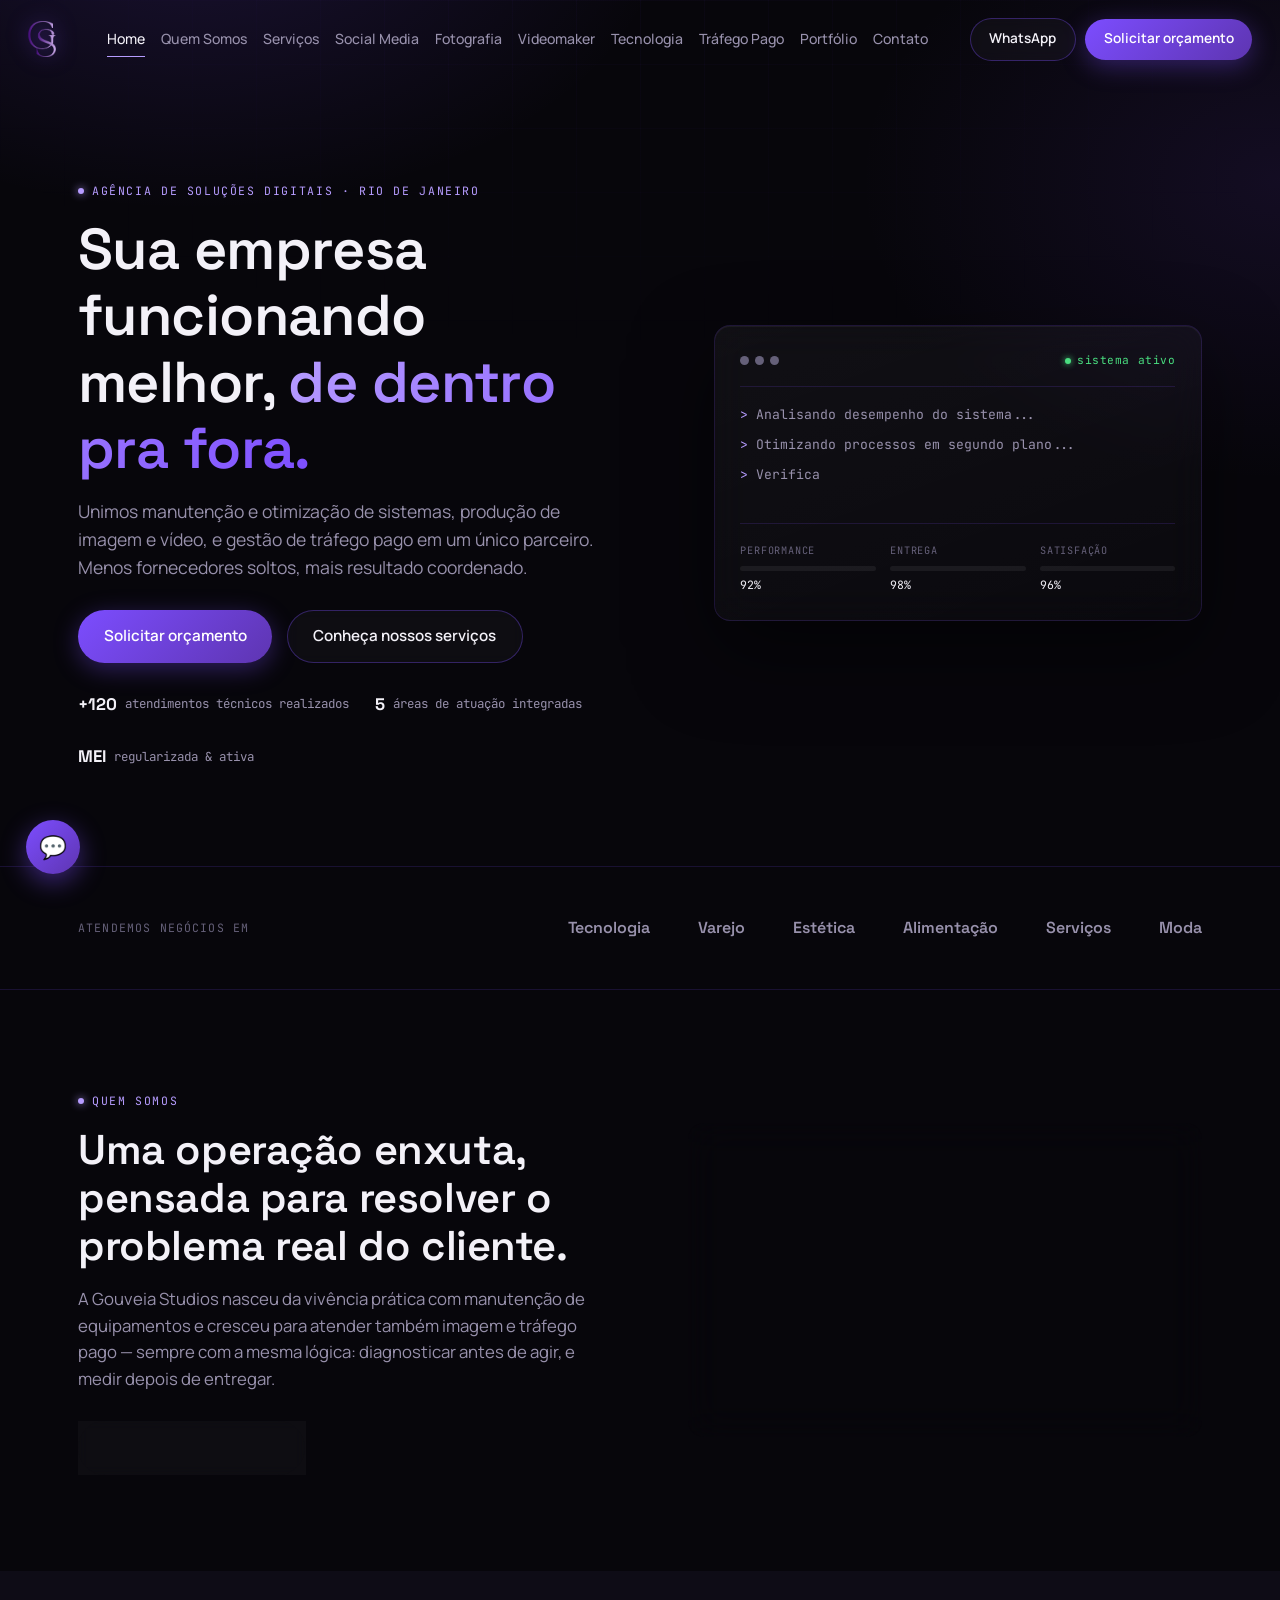
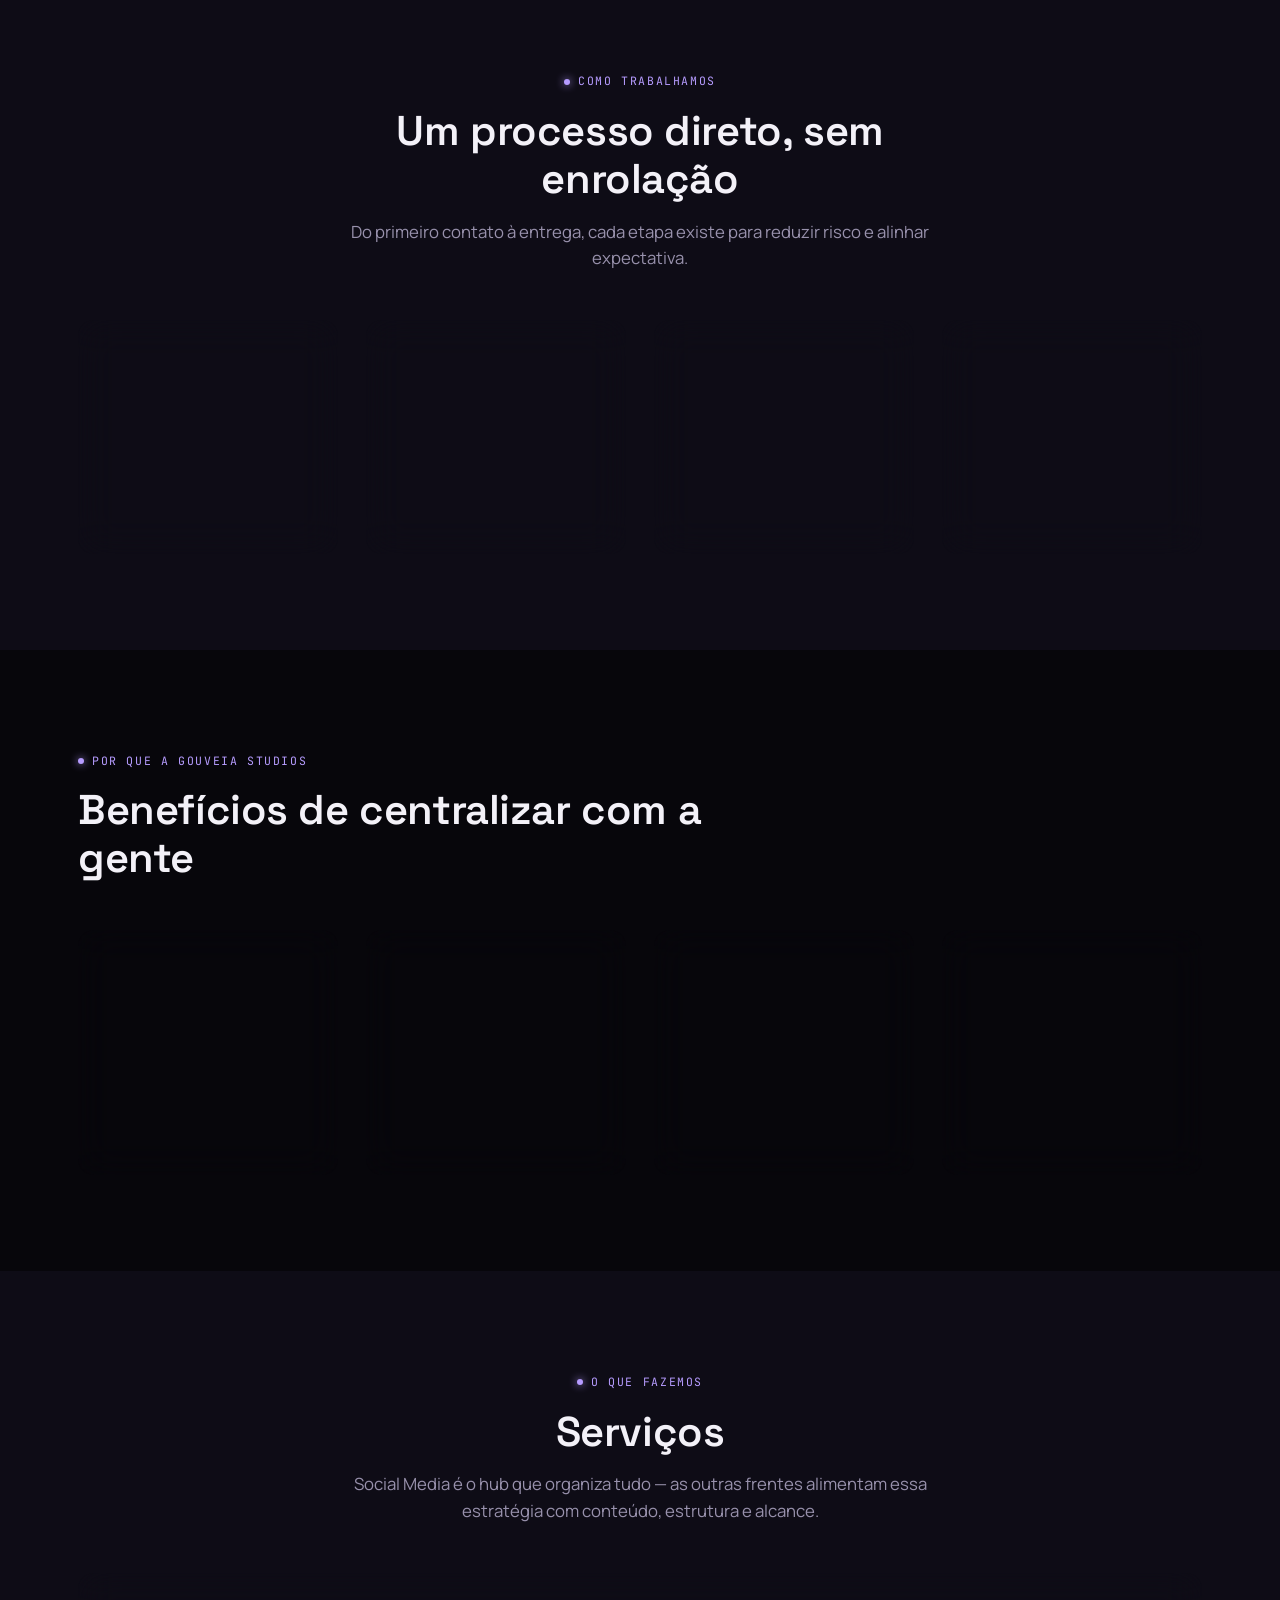
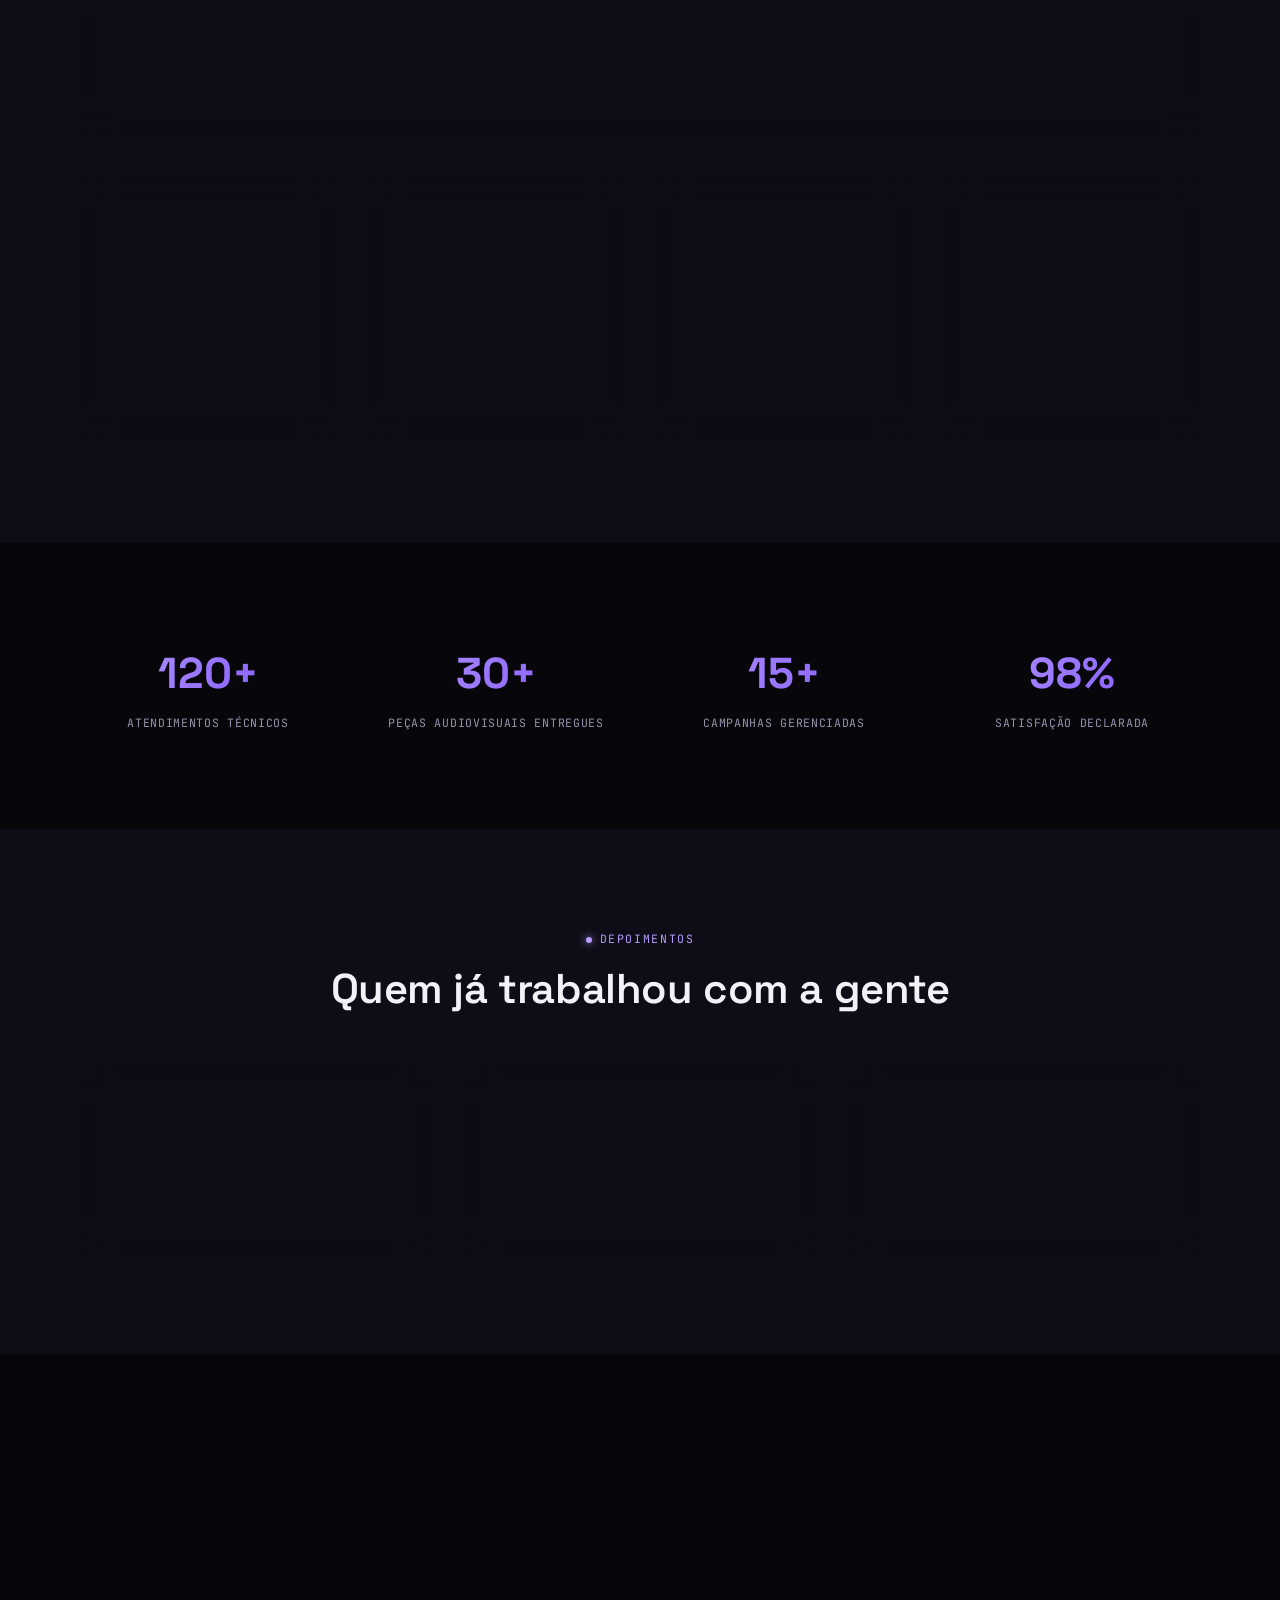
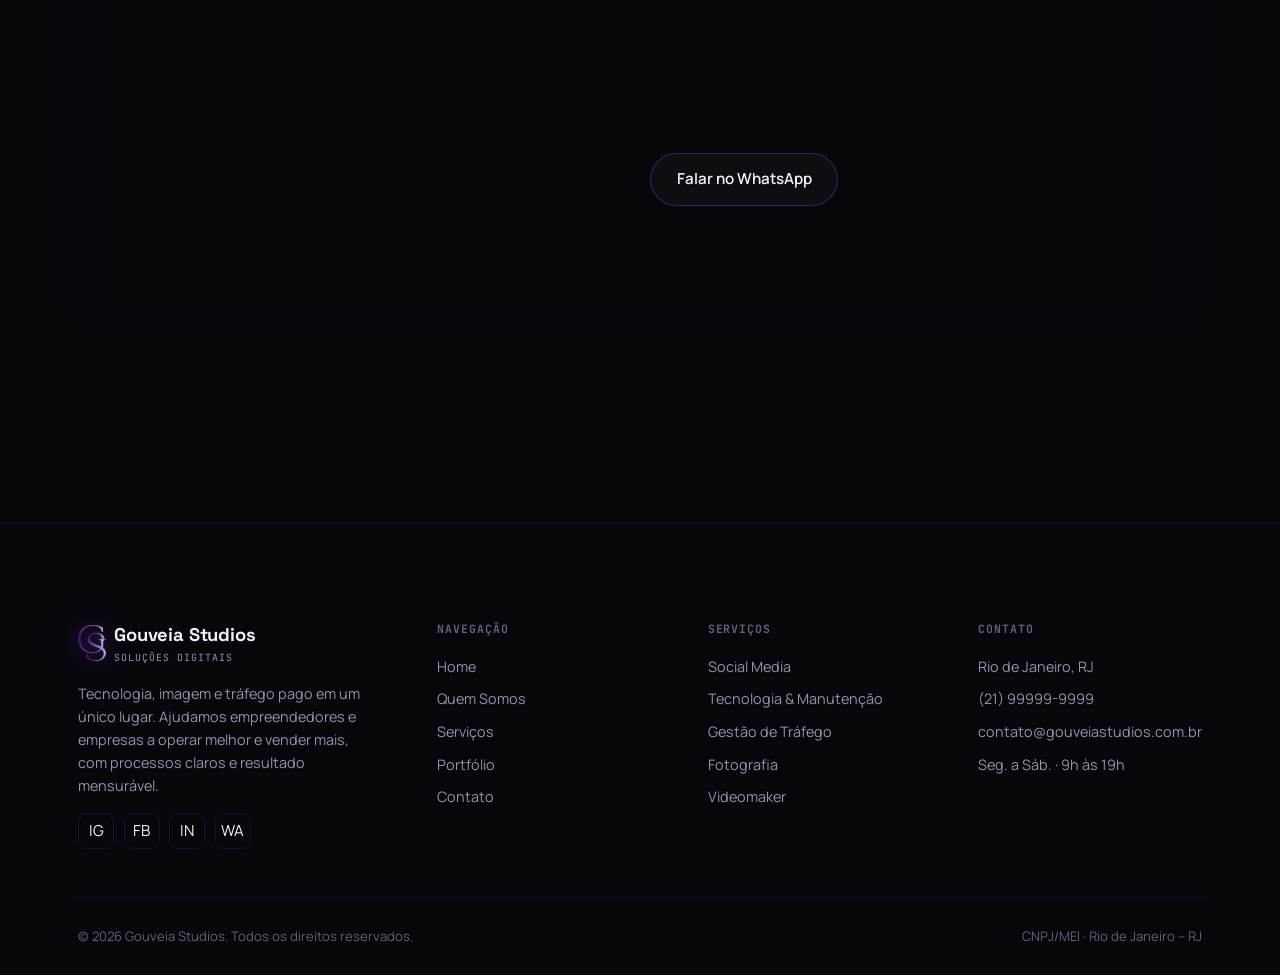
==== commit adb0f7c4: "Add files via upload" ====
--- a/index.html
+++ b/index.html
@@ -36,7 +36,7 @@
         <a href="contato.html">Contato</a>
       </div>
       <div class="nav-cta">
-        <a href="https://wa.me/9793074735521" target="_blank" rel="noopener" class="btn btn-ghost btn-sm">WhatsApp</a>
+        <a href="https://wa.me/5521979307473?text=Ol%C3%A1%20tudo%20bem%3F%20gostaria%20de%20fazer%20um%20or%C3%A7amento!" target="_blank" rel="noopener" class="btn btn-ghost btn-sm">WhatsApp</a>
         <a href="contato.html" class="btn btn-primary btn-sm">Solicitar orçamento</a>
         <button class="nav-toggle" id="navToggle" aria-label="Abrir menu" aria-expanded="false" aria-controls="navLinks">
           <span></span><span></span><span></span>
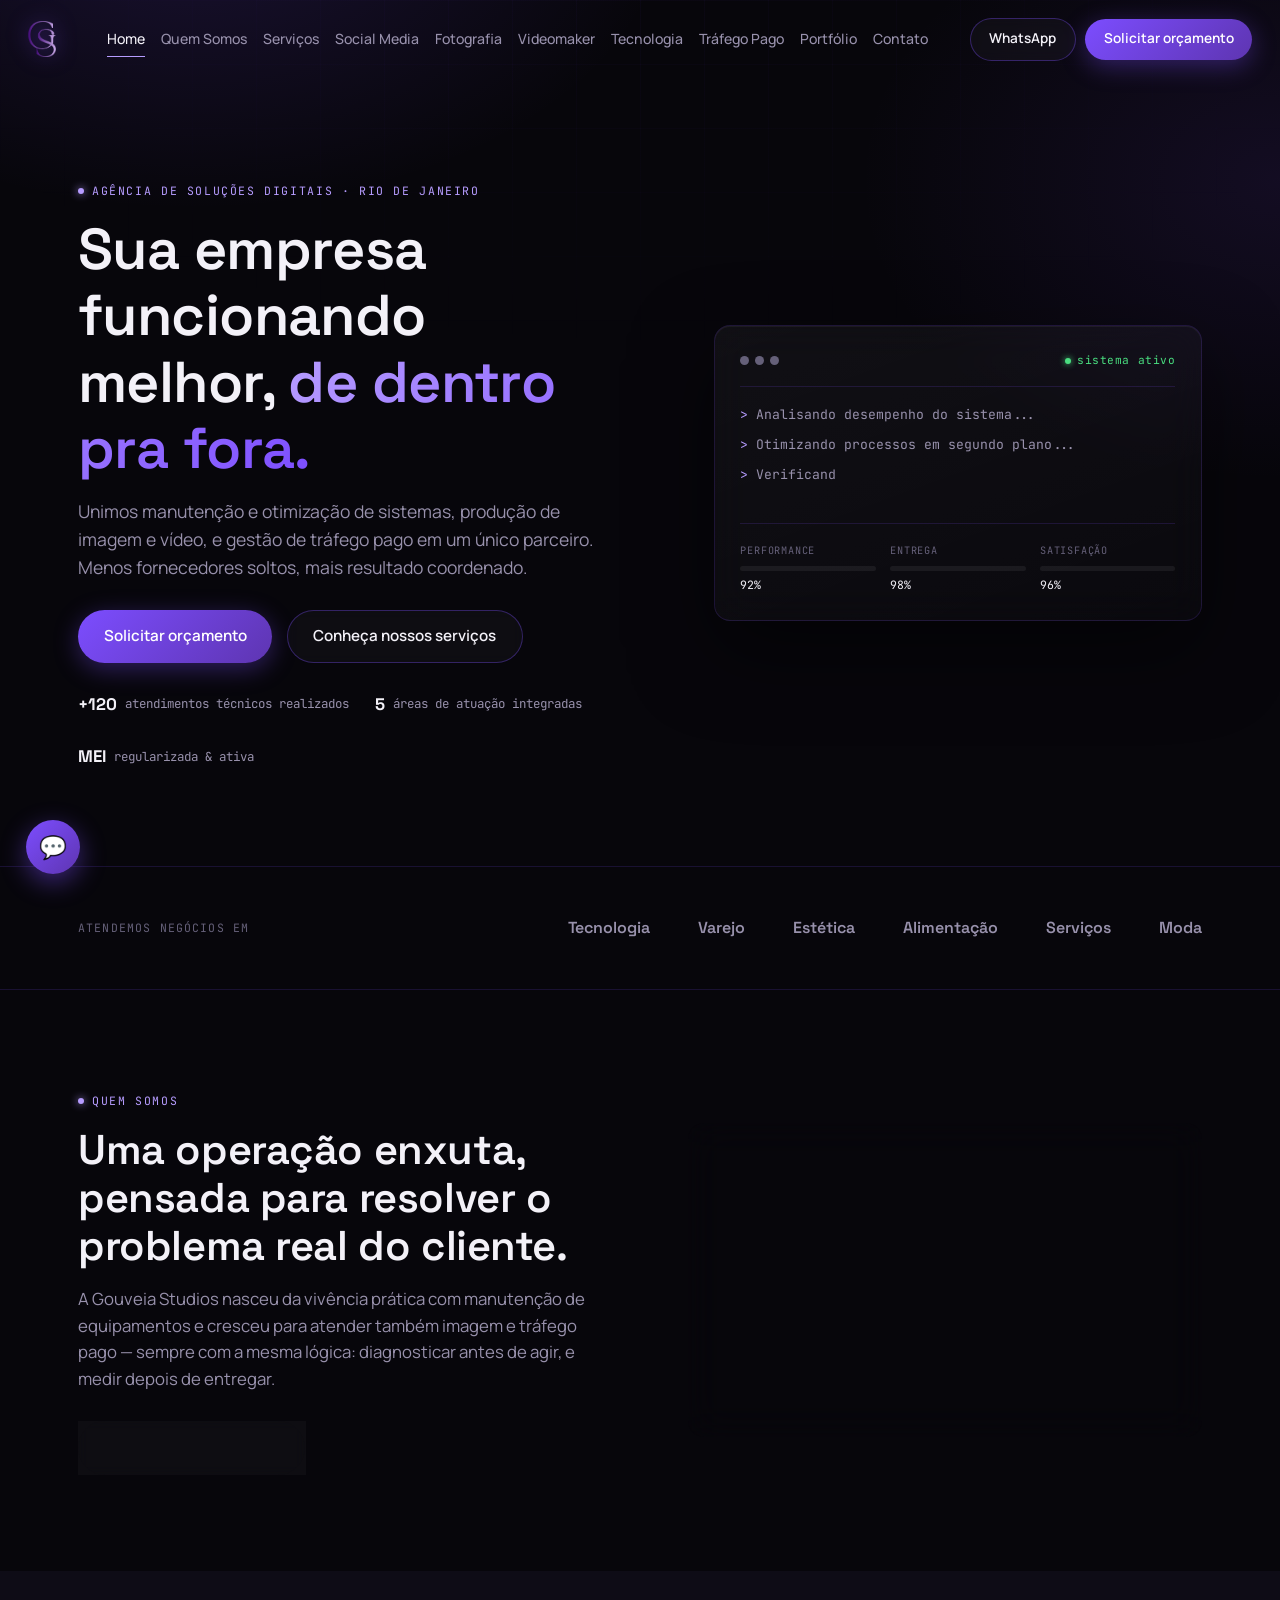
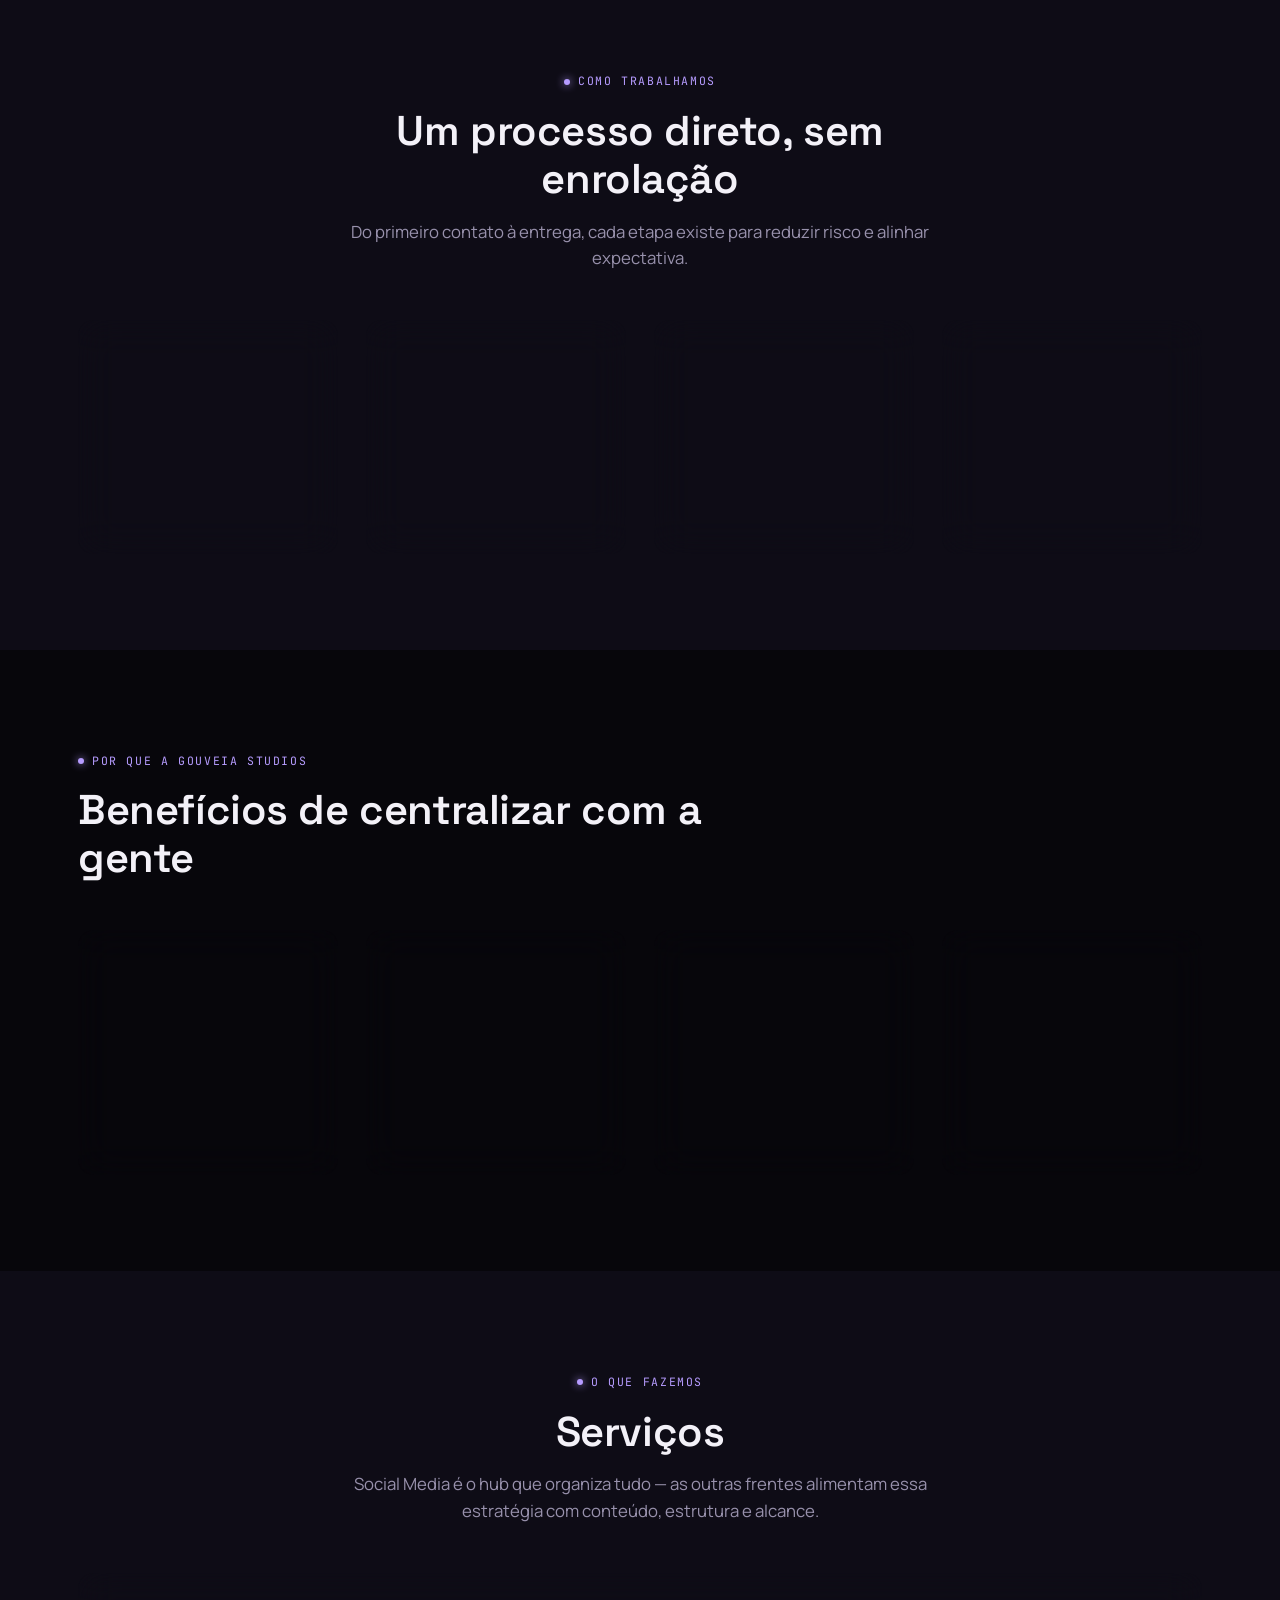
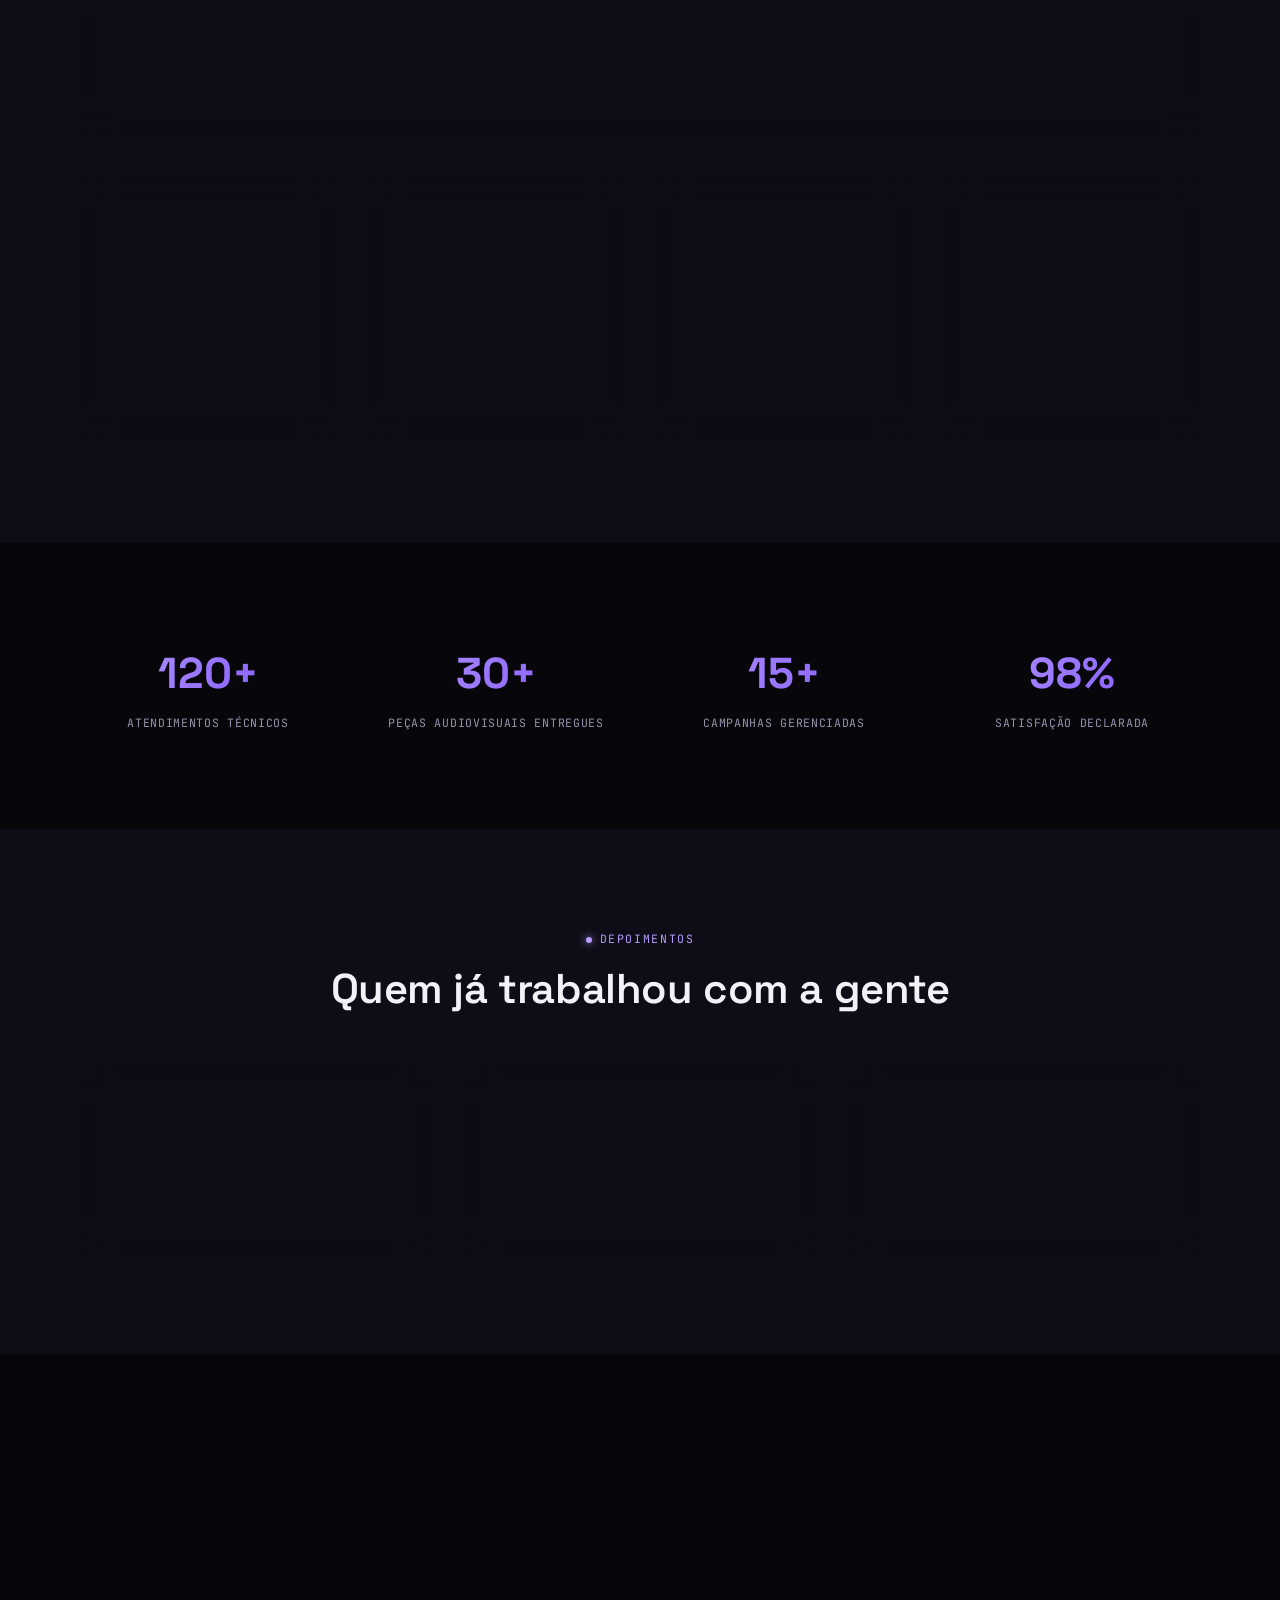
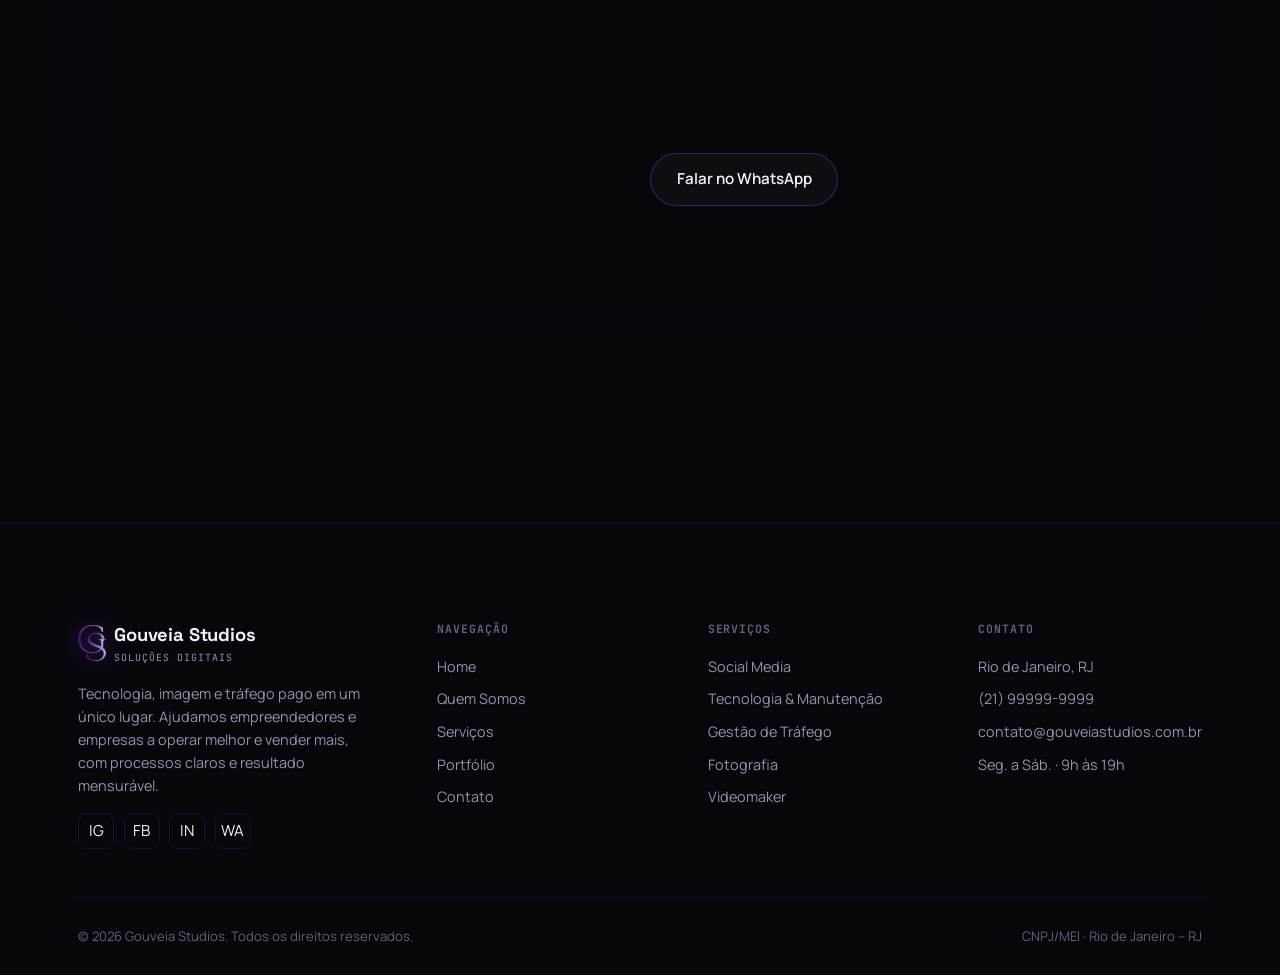
==== commit 82cbc93f: "Add files via upload" ====
--- a/index.html
+++ b/index.html
@@ -36,8 +36,8 @@
         <a href="contato.html">Contato</a>
       </div>
       <div class="nav-cta">
-        <a href="https://wa.me/5521979307473?text=Ol%C3%A1%20tudo%20bem%3F%20gostaria%20de%20fazer%20um%20or%C3%A7amento!" target="_blank" rel="noopener" class="btn btn-ghost btn-sm">WhatsApp</a>
-        <a href="contato.html" class="btn btn-primary btn-sm">Solicitar orçamento</a>
+        <a href="https://wa.me/9793074735521" target="_blank" rel="noopener" class="btn btn-ghost btn-sm">WhatsApp</a>
+        <a href="https://wa.me/5521979307473?text=Ol%C3%A1%20tudo%20bem%3F%20gostaria%20de%20fazer%20um%20or%C3%A7amento!" class="btn btn-primary btn-sm">Solicitar orçamento</a>
         <button class="nav-toggle" id="navToggle" aria-label="Abrir menu" aria-expanded="false" aria-controls="navLinks">
           <span></span><span></span><span></span>
         </button>
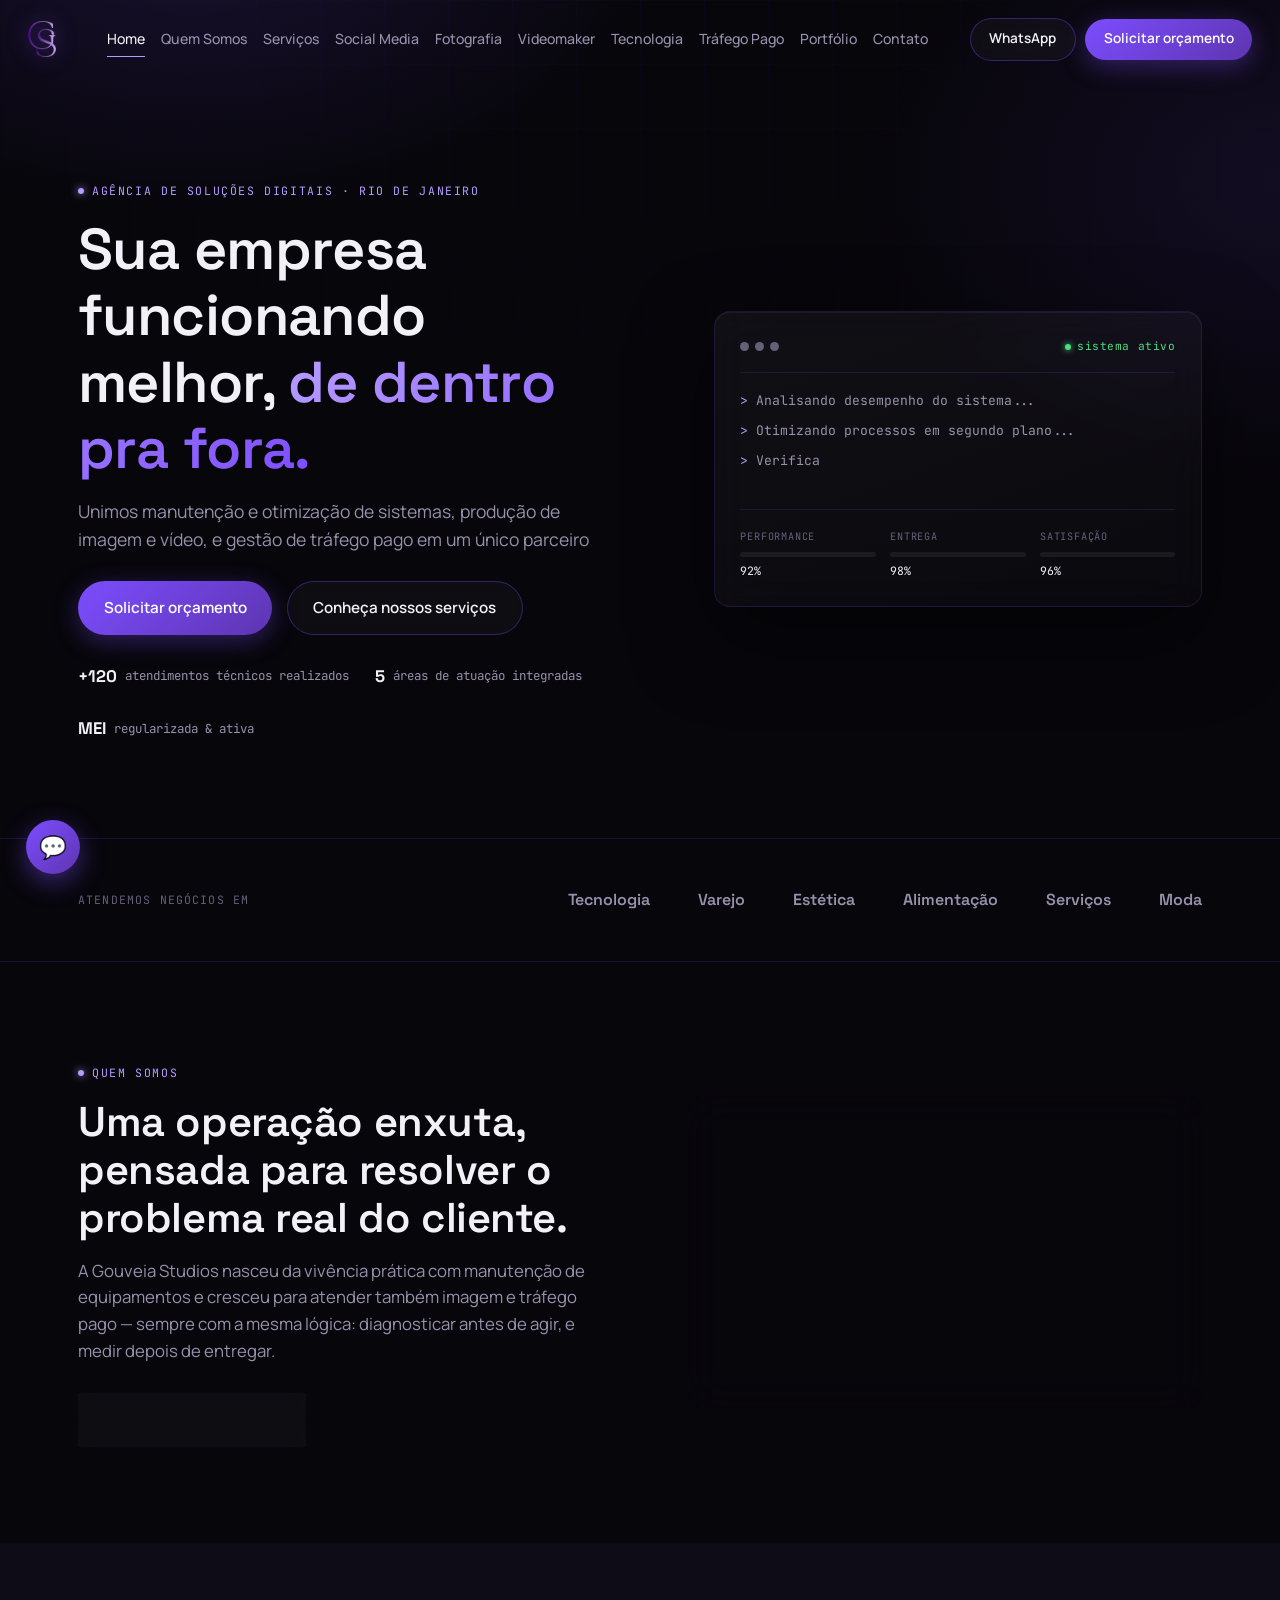
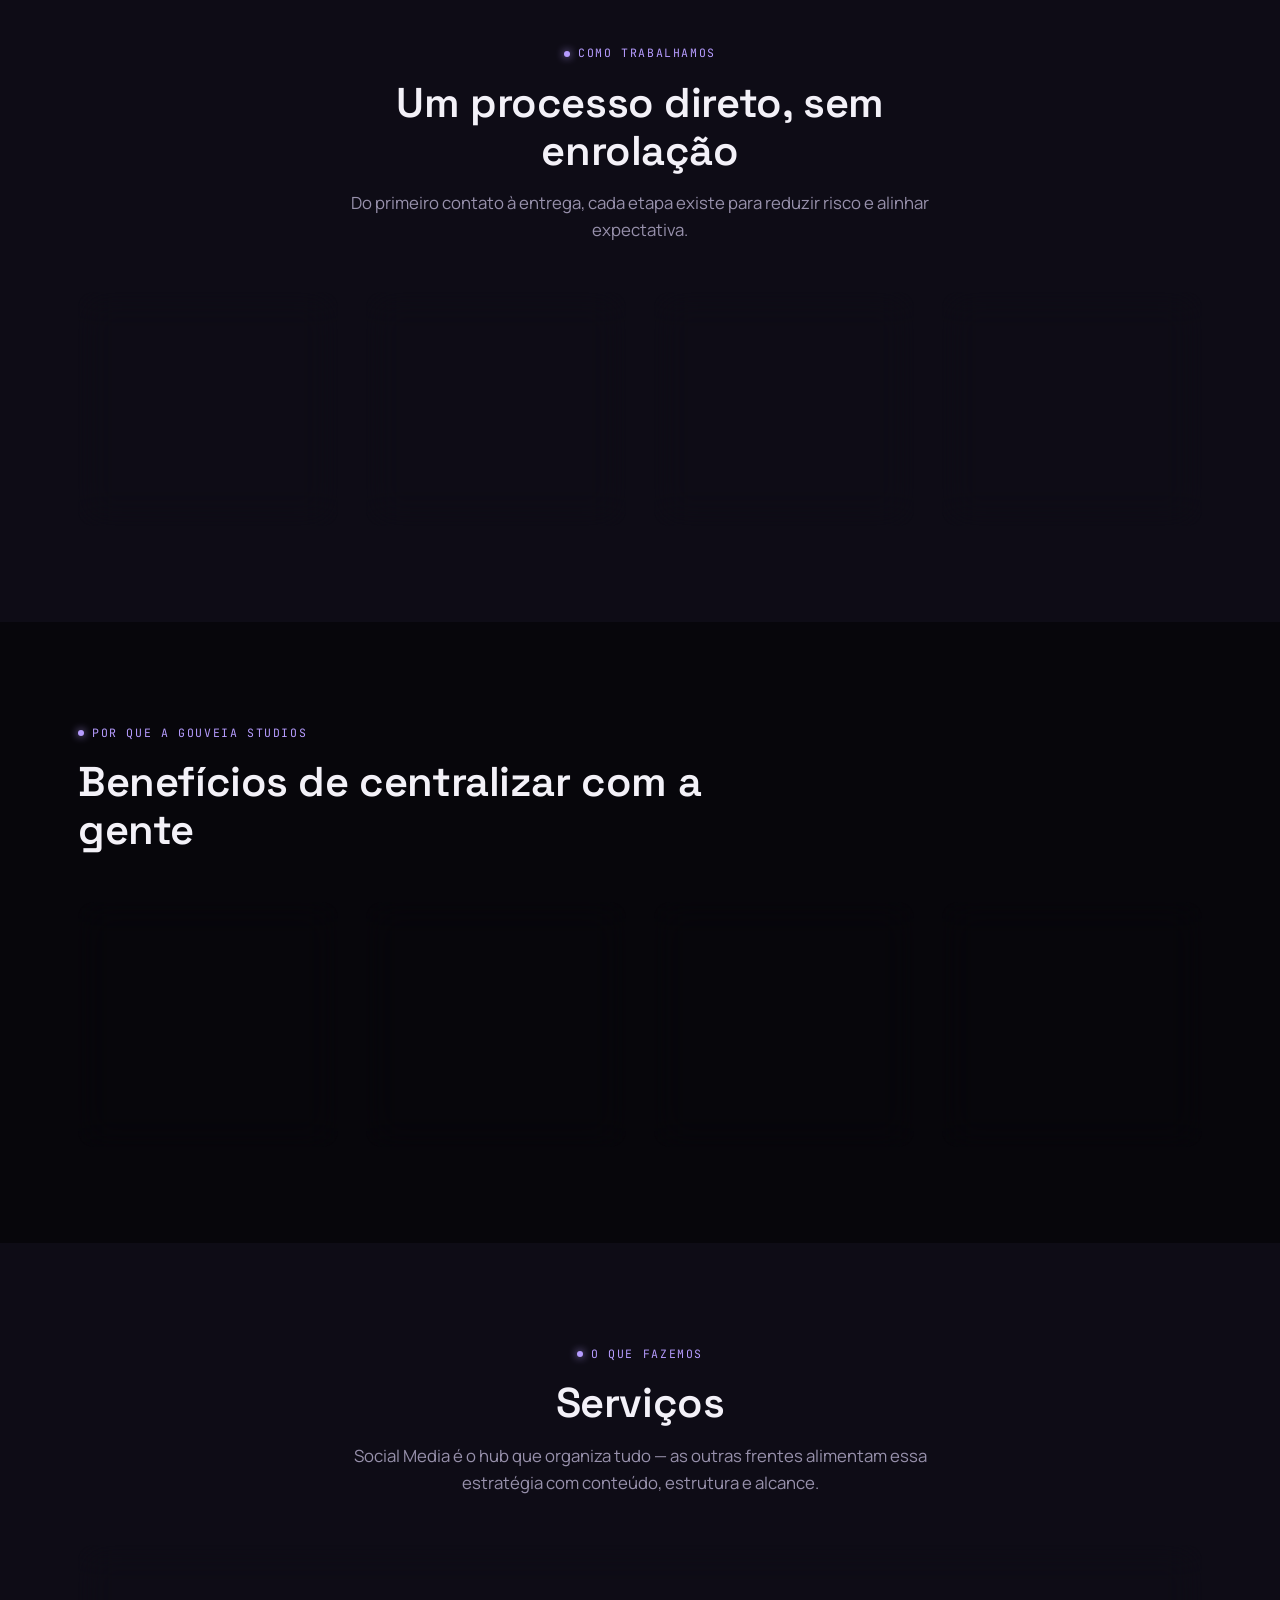
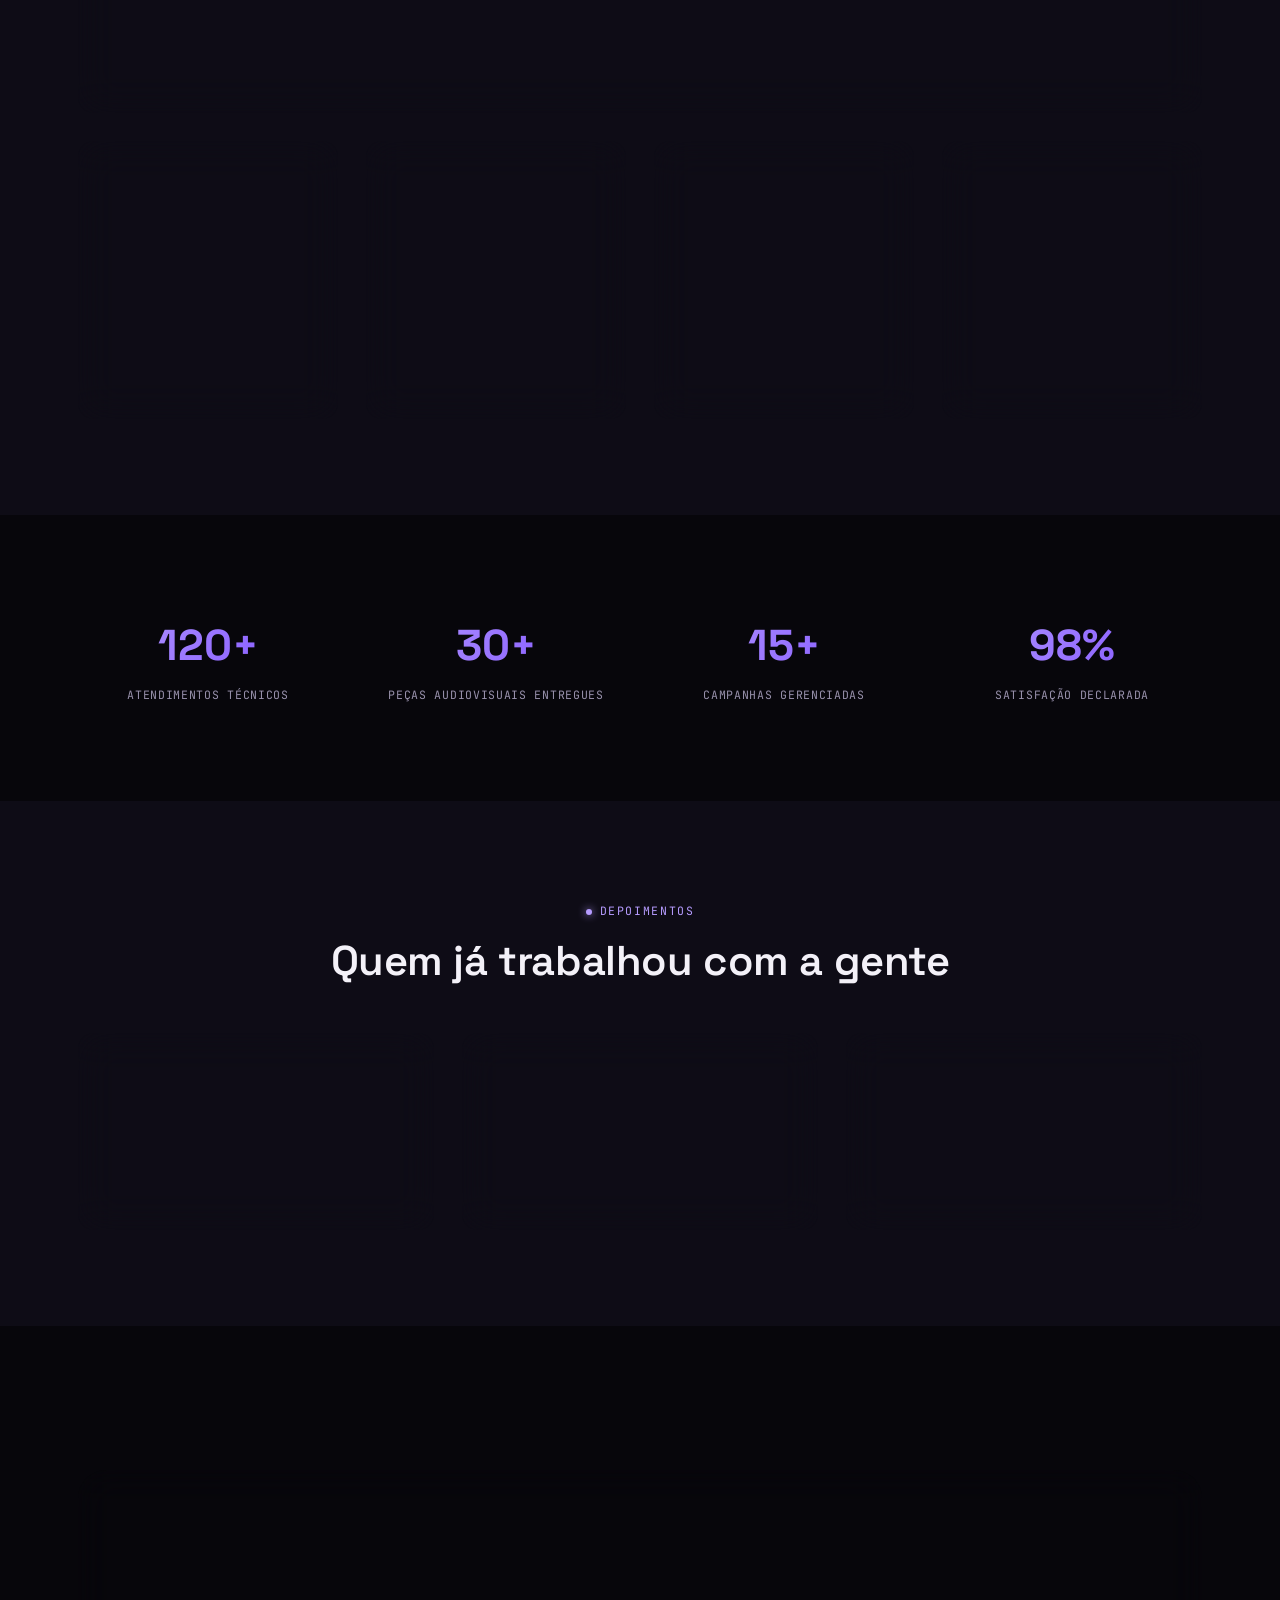
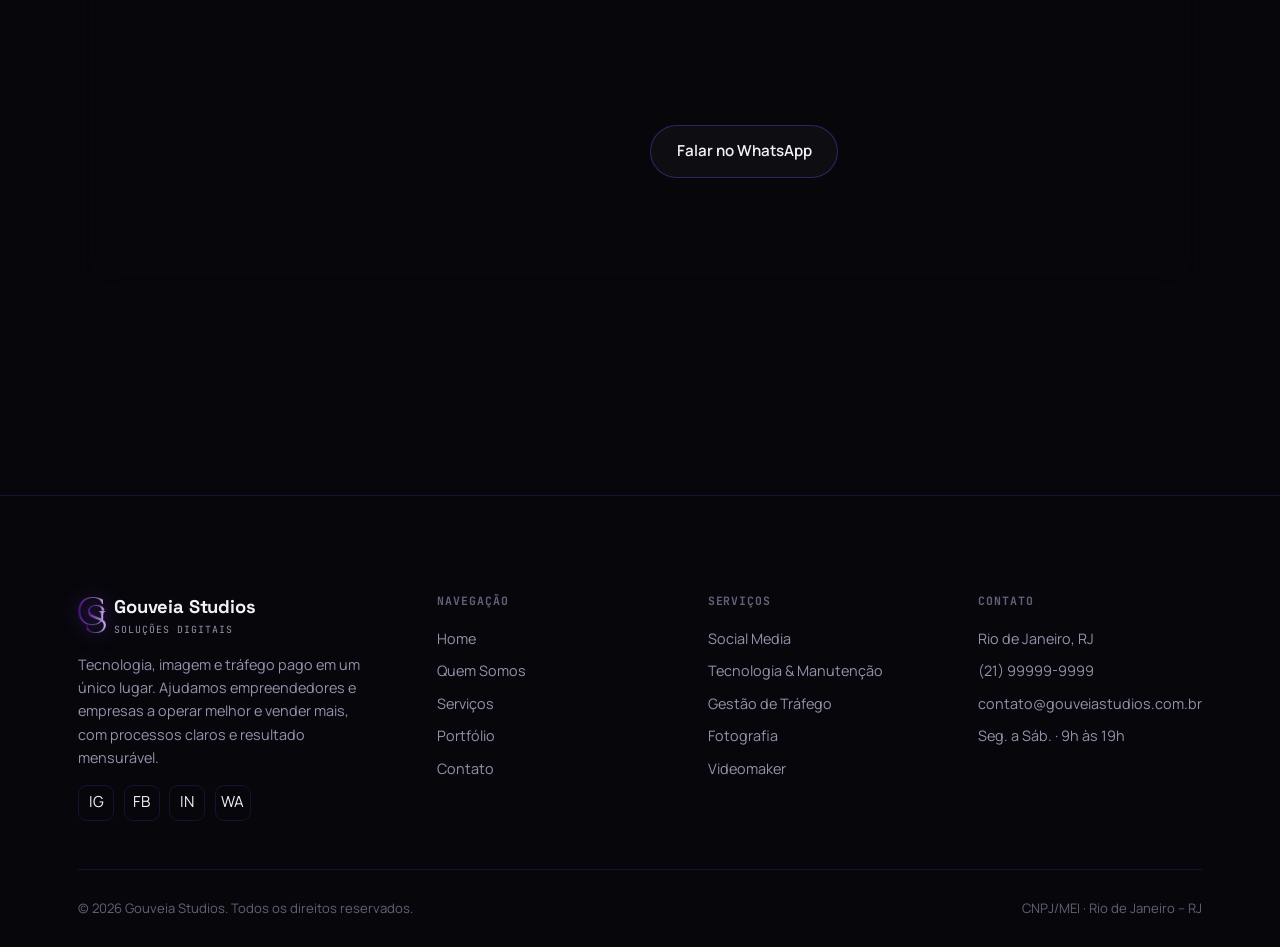
==== commit 79746ce3: "Add files via upload" ====
--- a/index.html
+++ b/index.html
@@ -37,7 +37,7 @@
       </div>
       <div class="nav-cta">
         <a href="https://wa.me/9793074735521" target="_blank" rel="noopener" class="btn btn-ghost btn-sm">WhatsApp</a>
-        <a href="https://wa.me/5521979307473?text=Ol%C3%A1%20tudo%20bem%3F%20gostaria%20de%20fazer%20um%20or%C3%A7amento!" class="btn btn-primary btn-sm">Solicitar orçamento</a>
+        <a href="https://wa.me/5521979307473?text=Ol%C3%A1%2C%20tudo%20bem%3F%20gostaria%20de%20fazer%20um%20or%C3%A7amento!" class="btn btn-primary btn-sm">Solicitar orçamento</a>
         <button class="nav-toggle" id="navToggle" aria-label="Abrir menu" aria-expanded="false" aria-controls="navLinks">
           <span></span><span></span><span></span>
         </button>
@@ -52,7 +52,7 @@
       <div class="hero-copy">
         <span class="eyebrow">Agência de Soluções Digitais &middot; Rio de Janeiro</span>
         <h1>Sua empresa funcionando melhor, <span class="accent">de dentro pra fora.</span></h1>
-        <p class="lead">Unimos manutenção e otimização de sistemas, produção de imagem e vídeo, e gestão de tráfego pago em um único parceiro. Menos fornecedores soltos, mais resultado coordenado.</p>
+        <p class="lead">Unimos manutenção e otimização de sistemas, produção de imagem e vídeo, e gestão de tráfego pago em um único parceiro</p>
         <div class="hero-actions">
           <a href="contato.html" class="btn btn-primary">Solicitar orçamento</a>
           <a href="servicos.html" class="btn btn-ghost">Conheça nossos serviços</a>
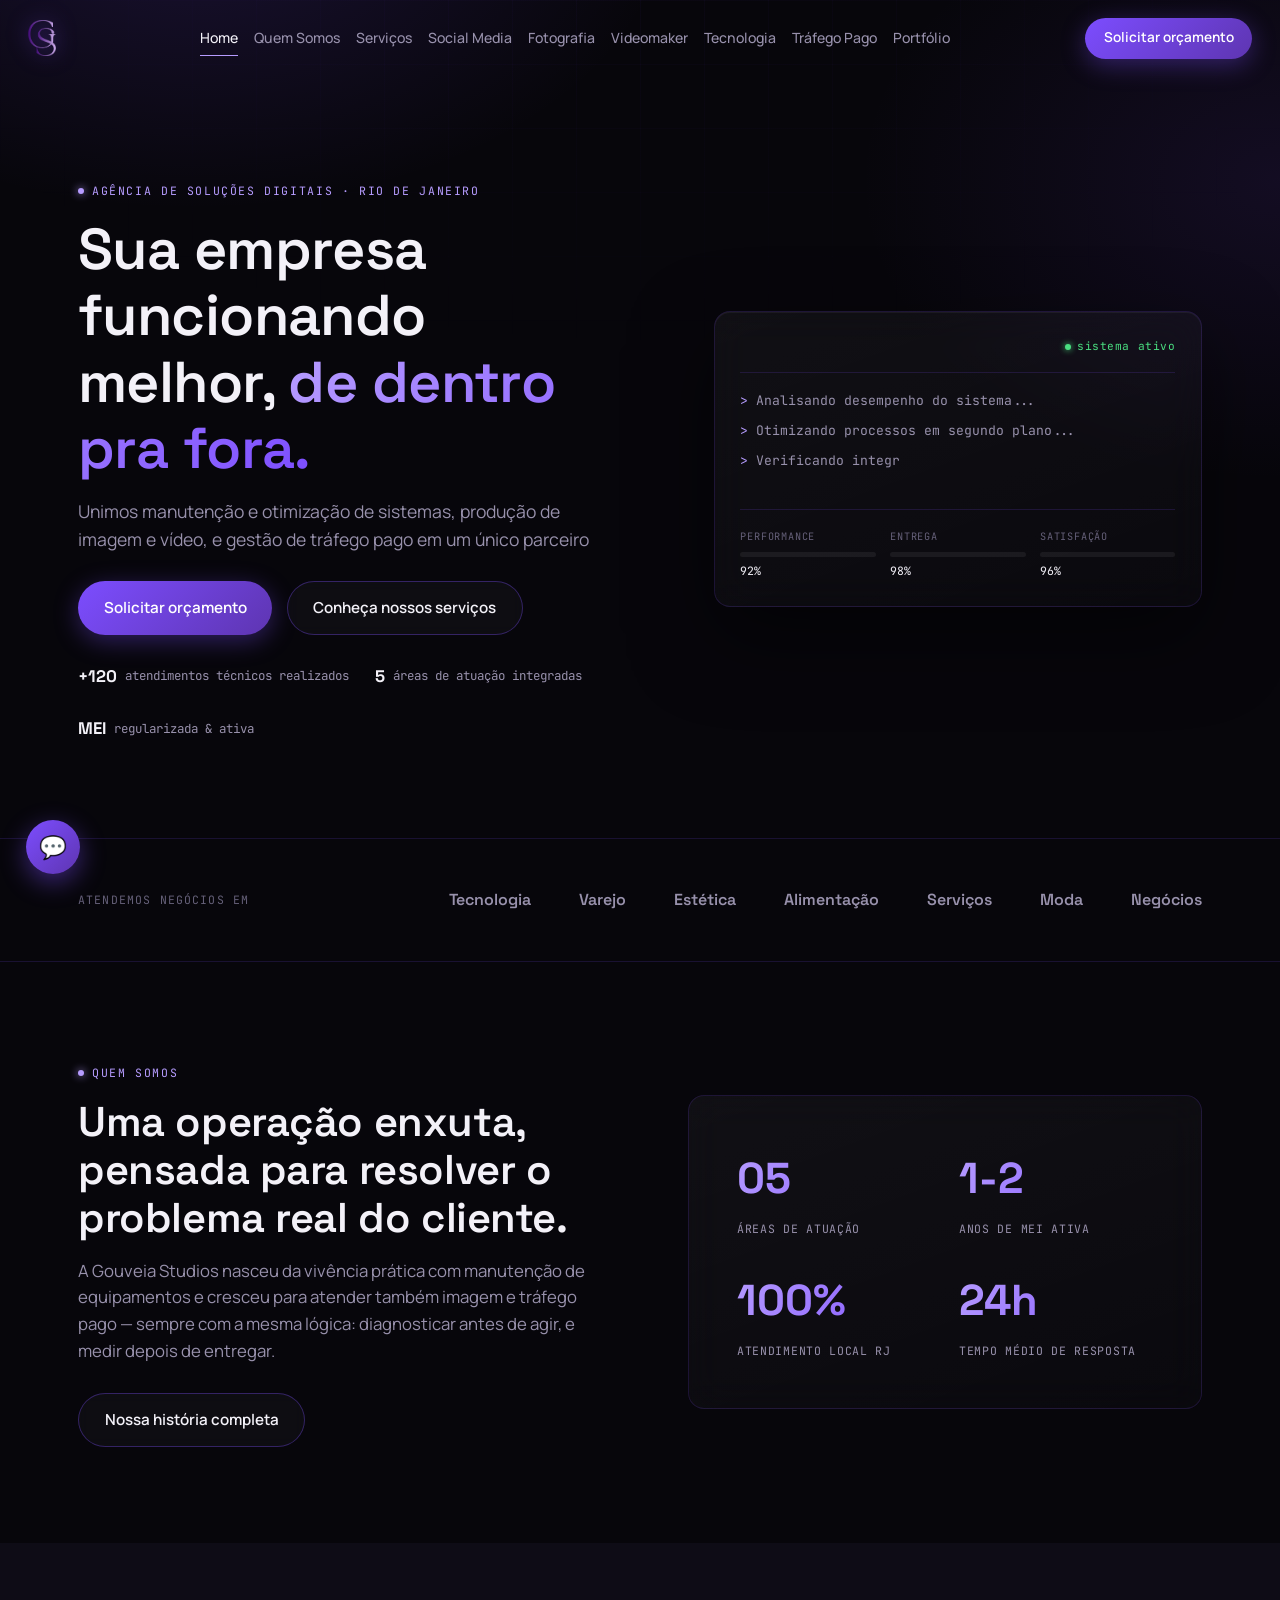
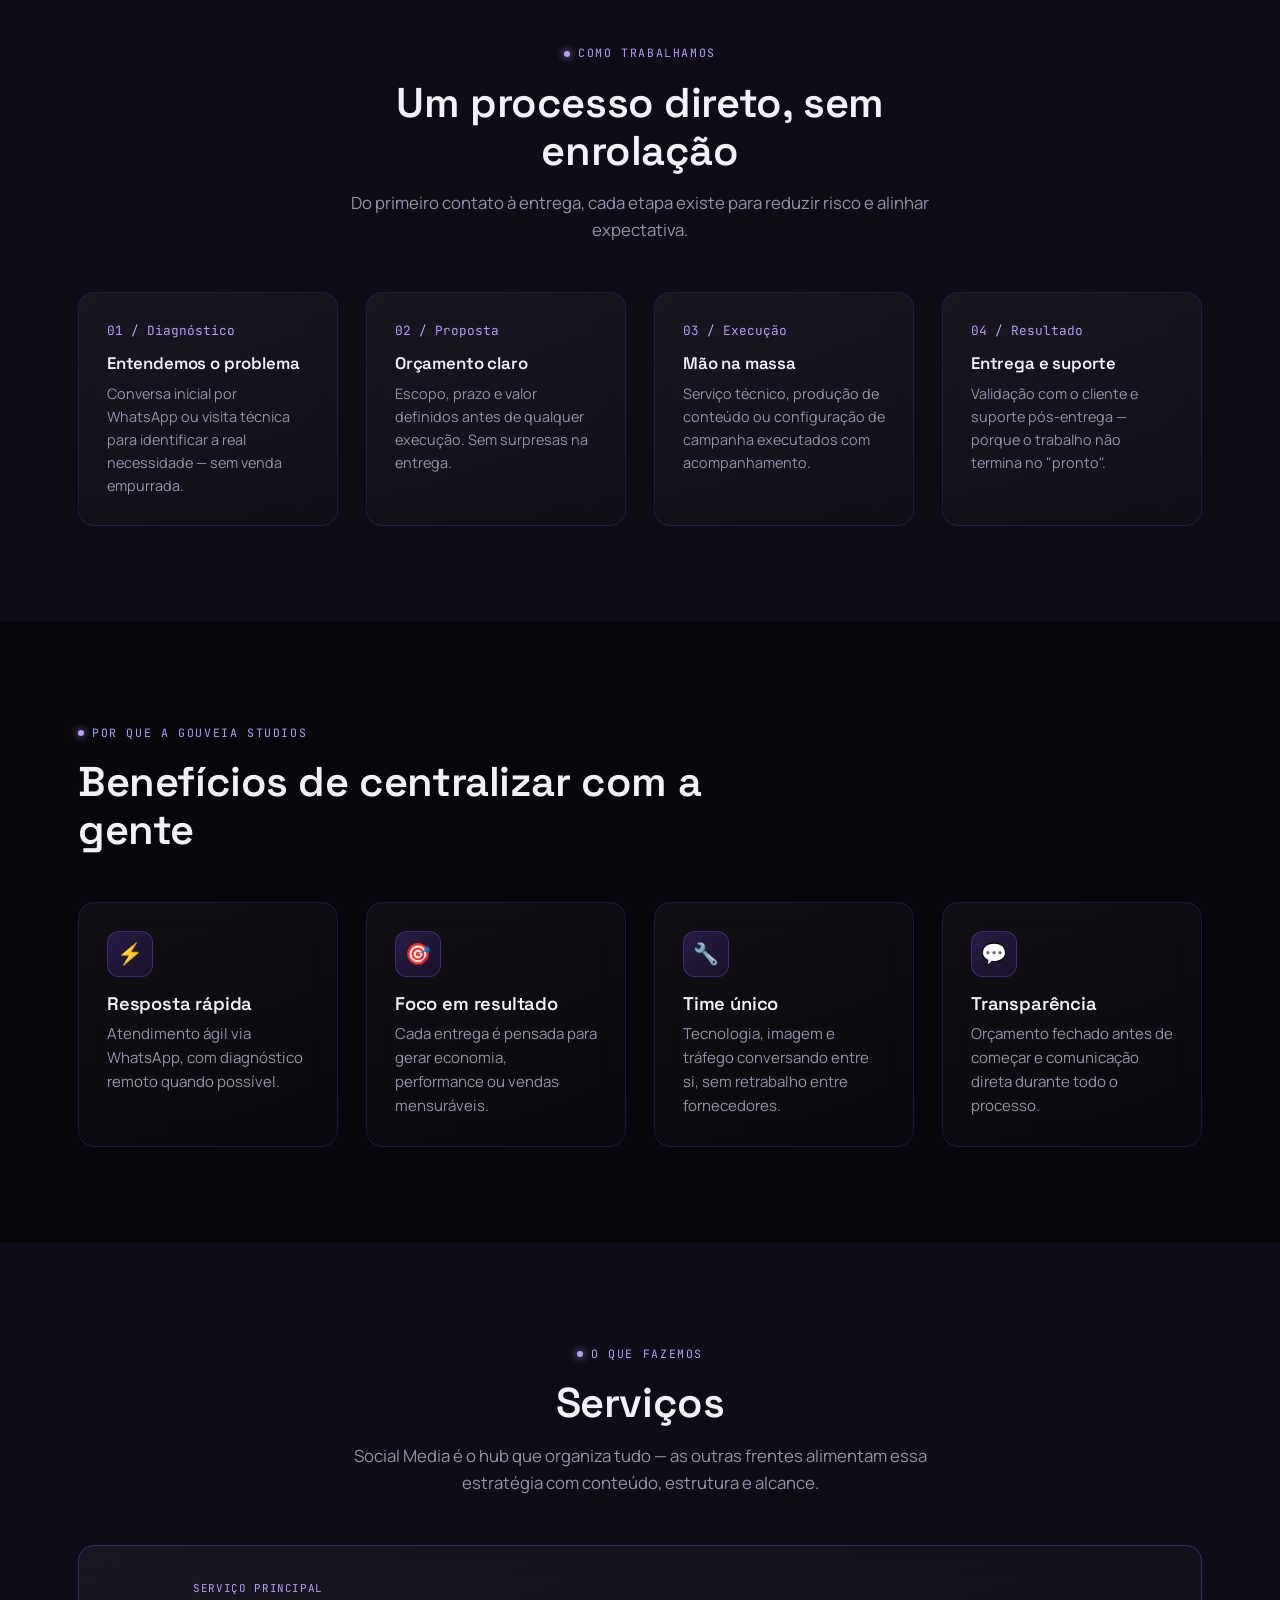
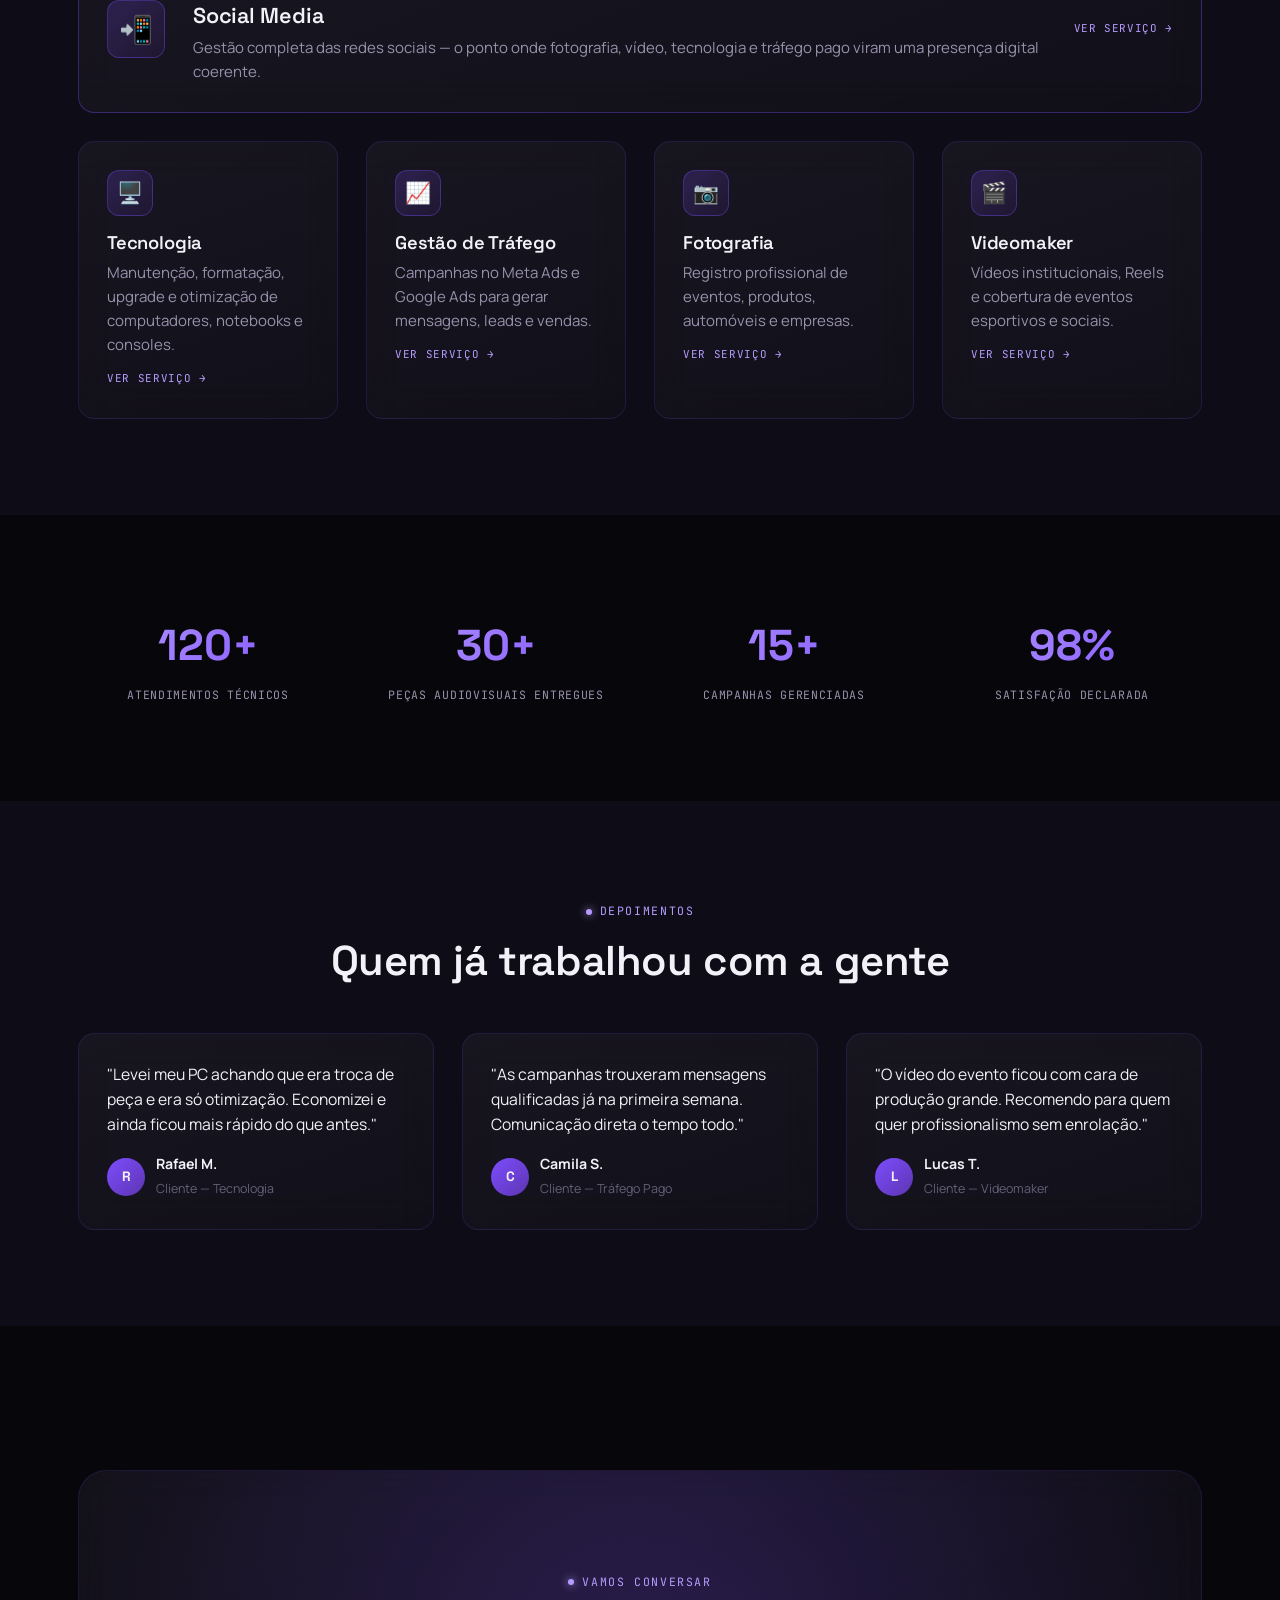
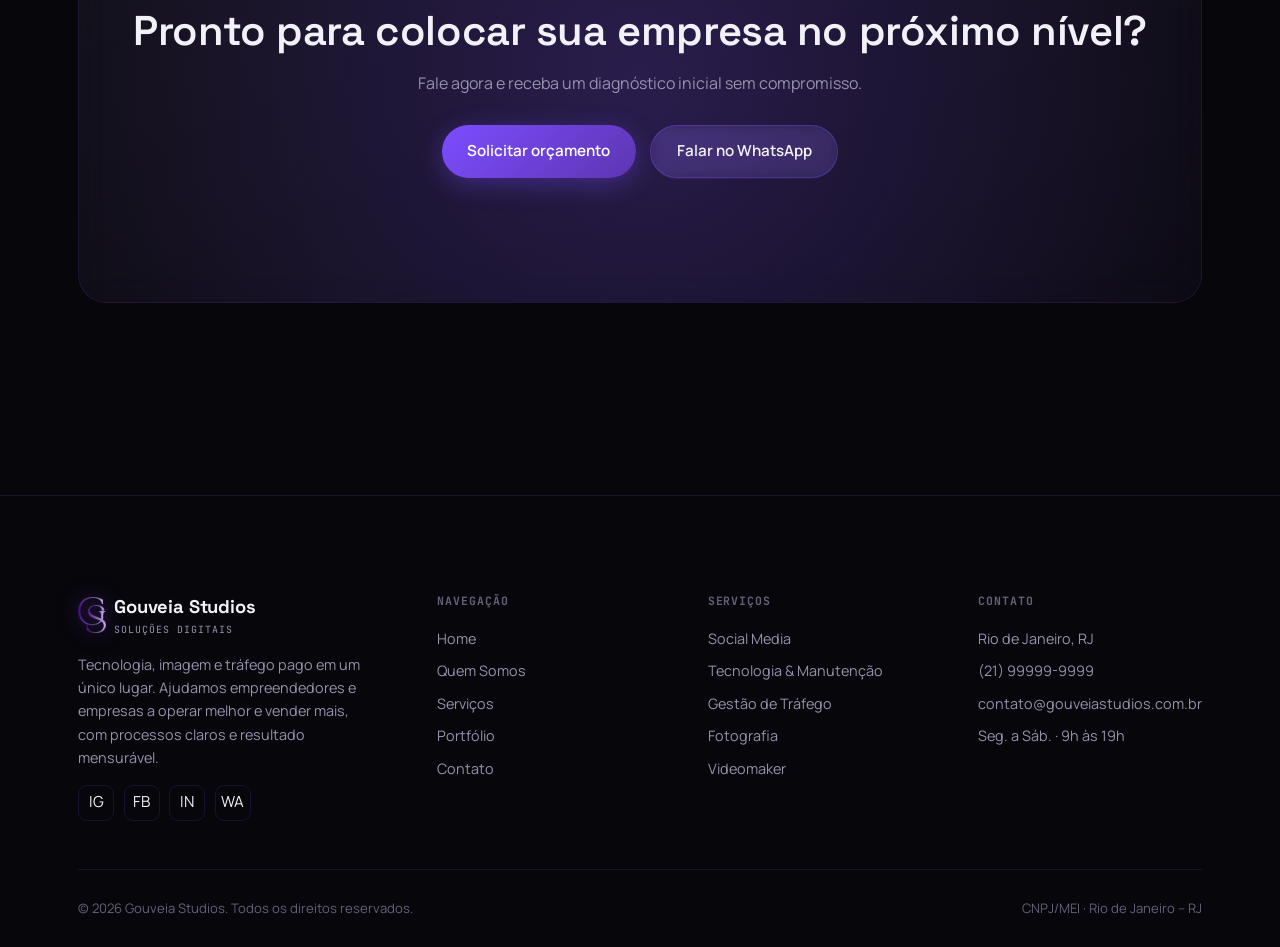
==== commit 84304907: "Add files via upload" ====
--- a/index.html
+++ b/index.html
@@ -33,10 +33,10 @@
         <a href="tecnologia.html">Tecnologia</a>
         <a href="trafego.html">Tráfego Pago</a>
         <a href="portfolio.html">Portfólio</a>
-        <a href="contato.html">Contato</a>
+        
       </div>
       <div class="nav-cta">
-        <a href="https://wa.me/9793074735521" target="_blank" rel="noopener" class="btn btn-ghost btn-sm">WhatsApp</a>
+        
         <a href="https://wa.me/5521979307473?text=Ol%C3%A1%2C%20tudo%20bem%3F%20gostaria%20de%20fazer%20um%20or%C3%A7amento!" class="btn btn-primary btn-sm">Solicitar orçamento</a>
         <button class="nav-toggle" id="navToggle" aria-label="Abrir menu" aria-expanded="false" aria-controls="navLinks">
           <span></span><span></span><span></span>
@@ -99,7 +99,7 @@
     <div class="section-inner strip-inner">
       <span class="strip-label">Atendemos negócios em</span>
       <div class="strip-items">
-        <span>Tecnologia</span><span>Varejo</span><span>Estética</span><span>Alimentação</span><span>Serviços</span><span>Moda</span>
+        <span>Tecnologia</span><span>Varejo</span><span>Estética</span><span>Alimentação</span><span>Serviços</span><span>Moda</span><span>Negócios</span>
       </div>
     </div>
   </div>
@@ -353,7 +353,7 @@
     </div>
   </footer>
 
-  <a href="https://wa.me/5521979307473" target="_blank" rel="noopener" class="wa-float" aria-label="Falar no WhatsApp">💬</a>
+  <a href="https://wa.me/5521979307473?text=Ol%C3%A1%2C%20tudo%20bem%3F%20gostaria%20de%20fazer%20um%20or%C3%A7amento!" target="_blank" rel="noopener" class="wa-float" aria-label="Falar no WhatsApp">💬</a>
   <button class="back-to-top" aria-label="Voltar ao topo">↑</button>
 
   <script src="js/script.js"></script>
--- a/css/style.css
+++ b/css/style.css
@@ -216,7 +216,7 @@
   box-shadow: 0 30px 80px rgba(0,0,0,0.5), inset 0 1px 0 rgba(255,255,255,0.05);
 }
 .diagnostic-head{ display: flex; align-items: center; justify-content: space-between; margin-bottom: 1.1rem; padding-bottom: 1rem; border-bottom: 1px solid var(--border); }
-.diagnostic-dots{ display: flex; gap: 6px; }
+ic-dots{ display: flex; gap: 6px; }
 .diagnostic-dots span{ width: 9px; height: 9px; border-radius: 50%; background: var(--text-faint); }
 .diagnostic-status{ font-family: var(--font-mono); font-size: 0.7rem; color: var(--success); display: flex; align-items: center; gap: 0.4rem; letter-spacing: 0.05em; }
 .diagnostic-status::before{ content: ""; width: 6px; height: 6px; border-radius: 50%; background: var(--success); box-shadow: 0 0 6px var(--success); animation: pulse 1.8s infinite; }
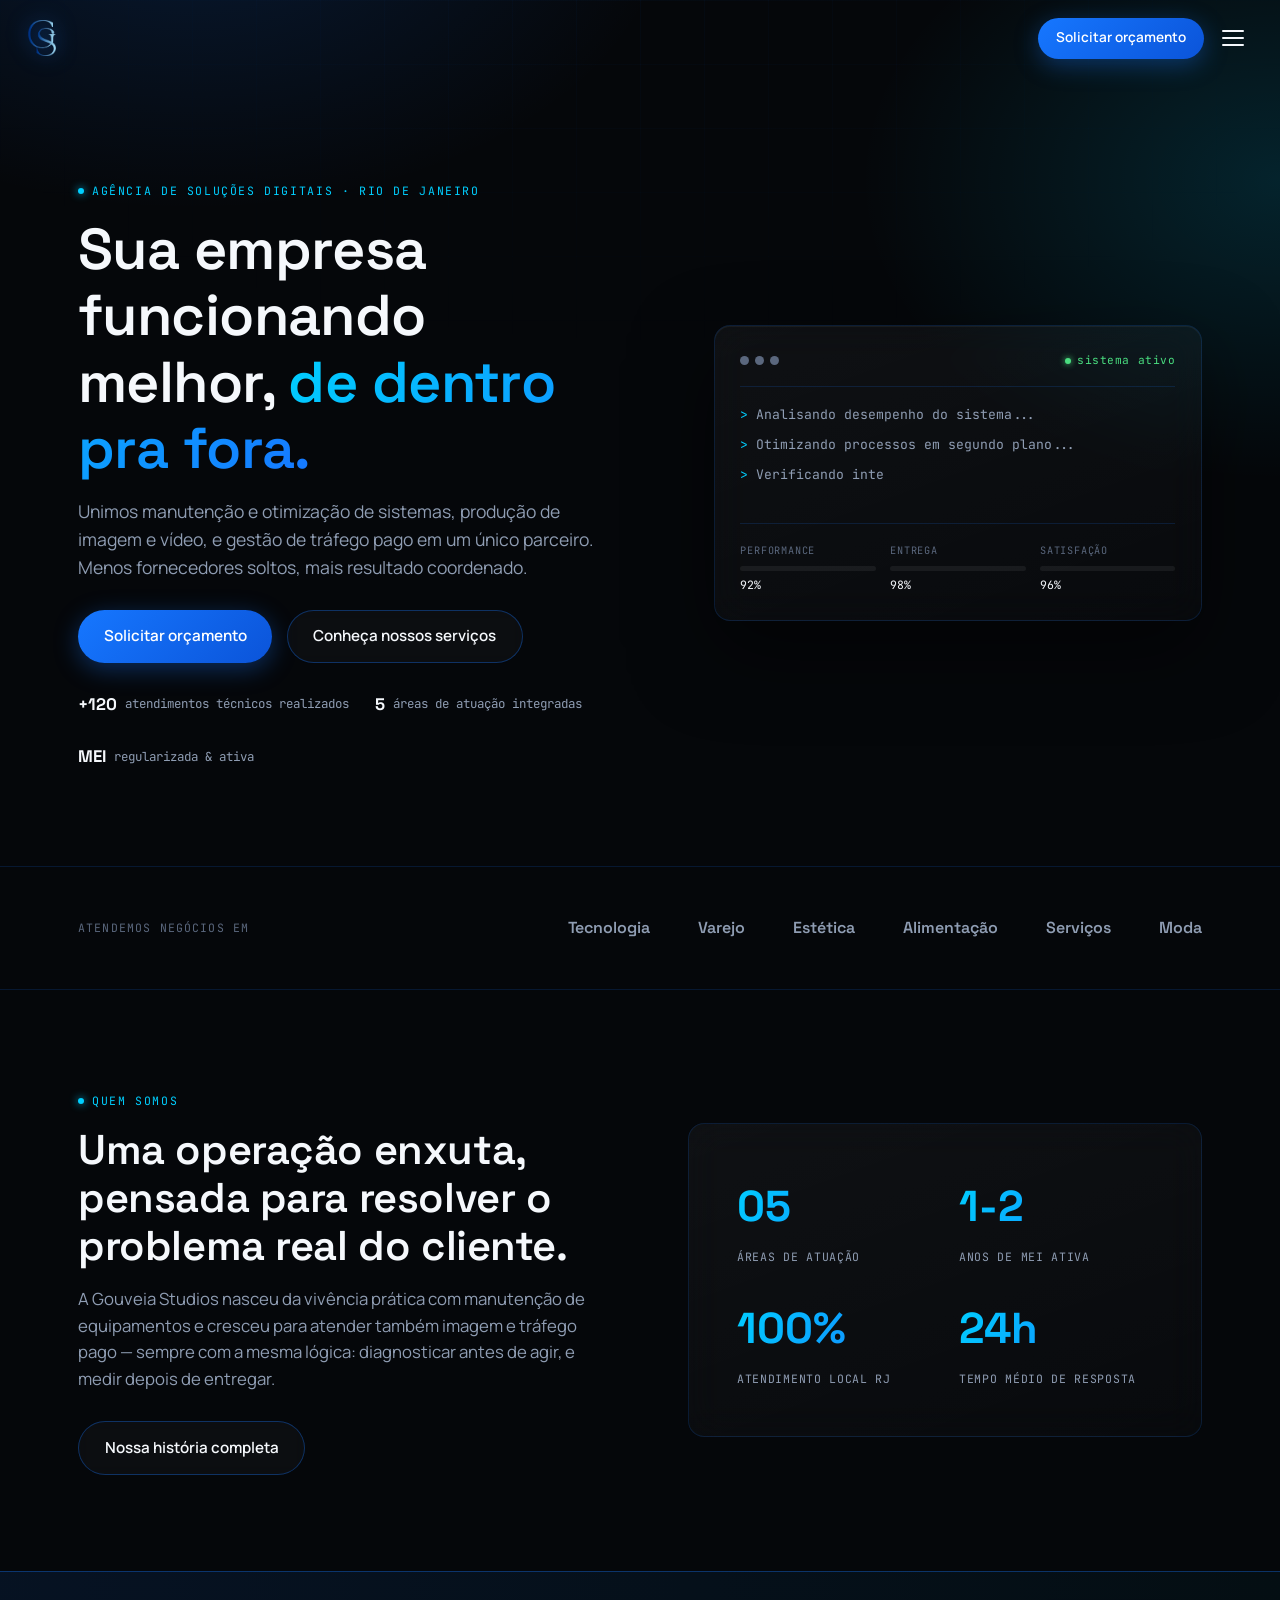
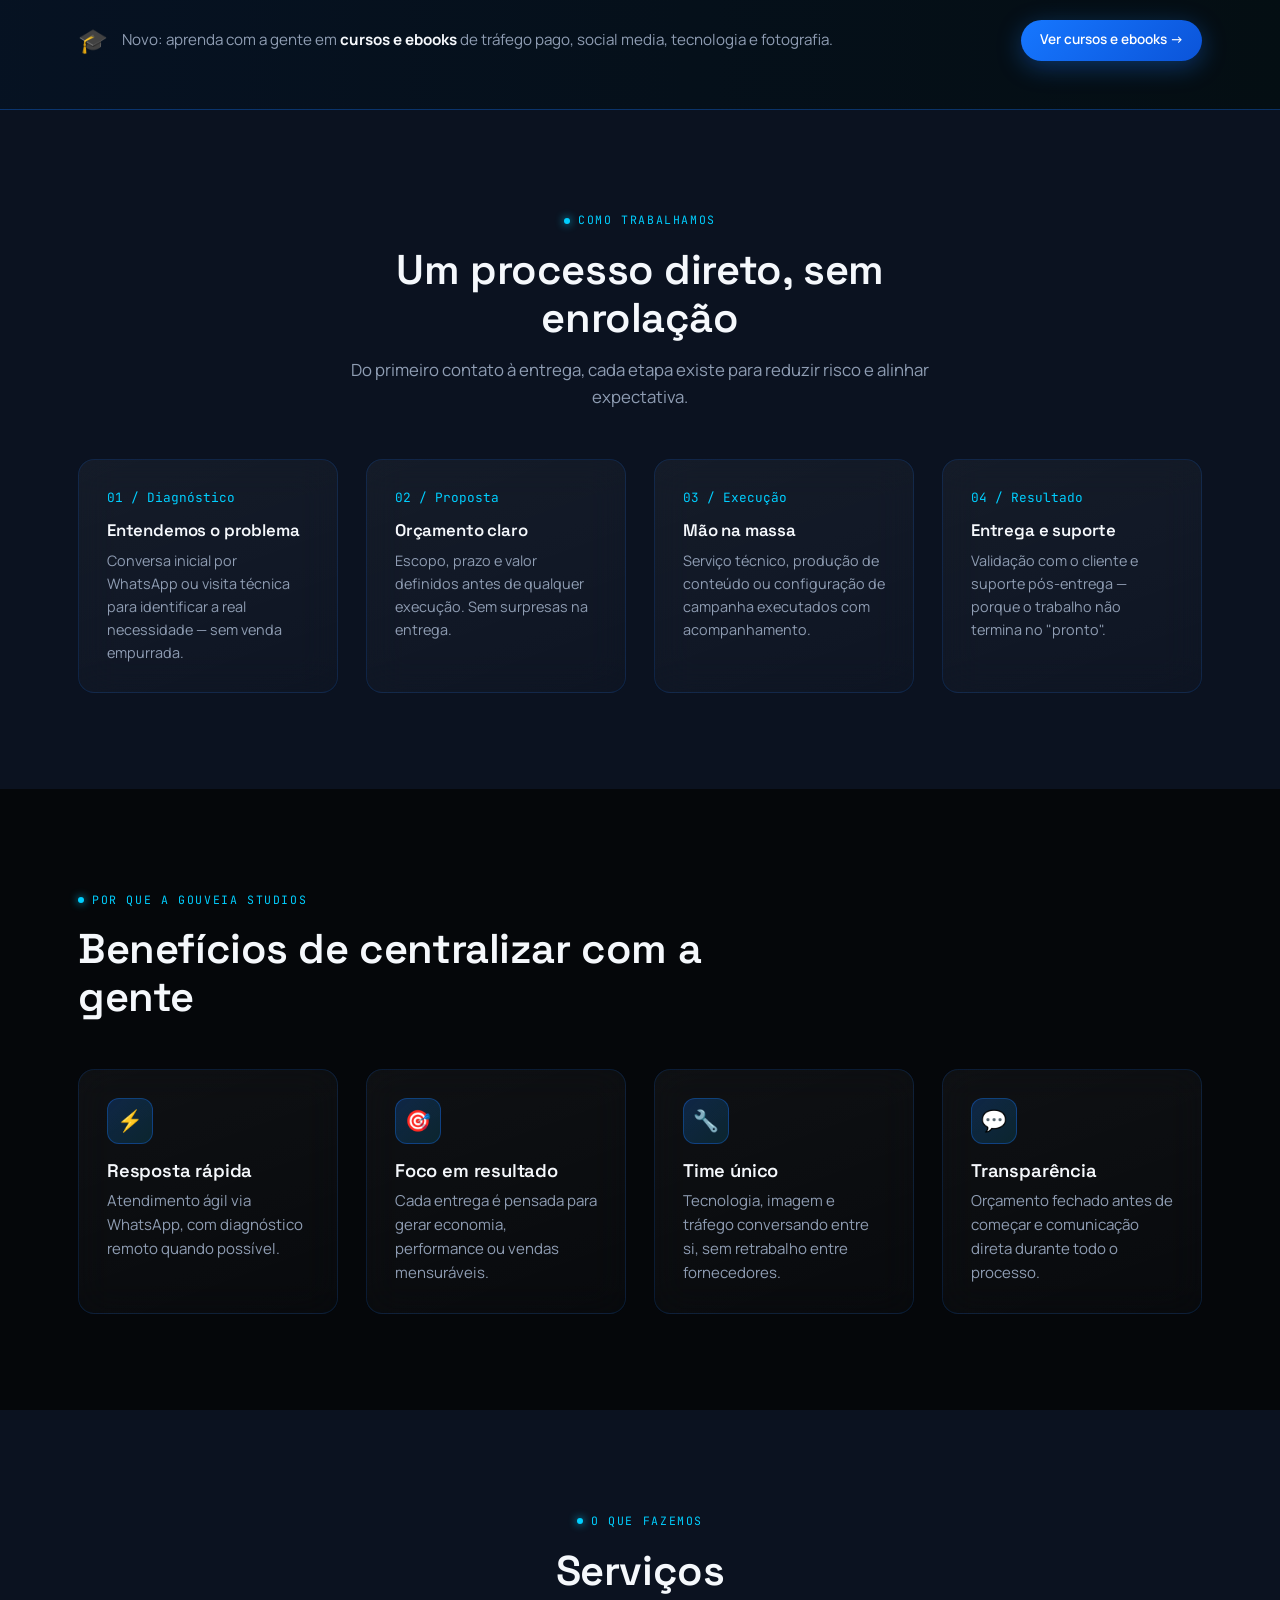
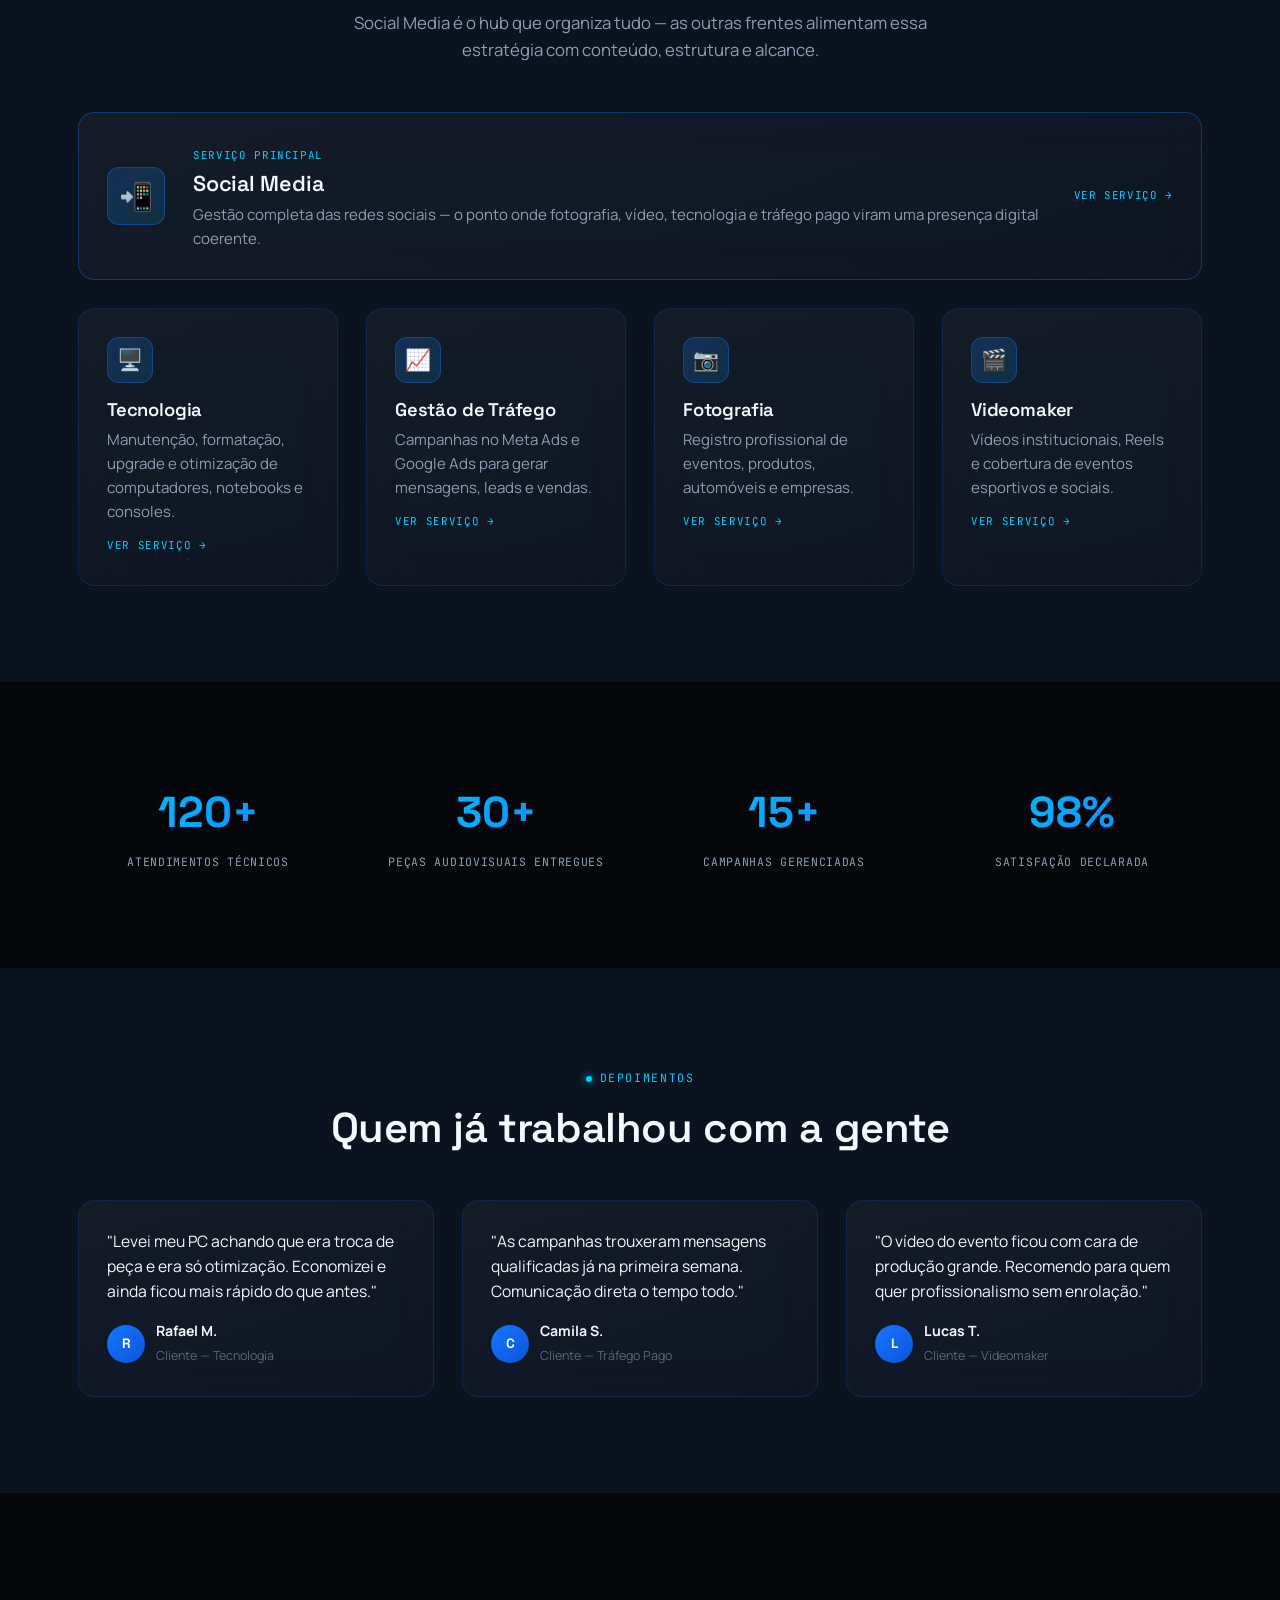
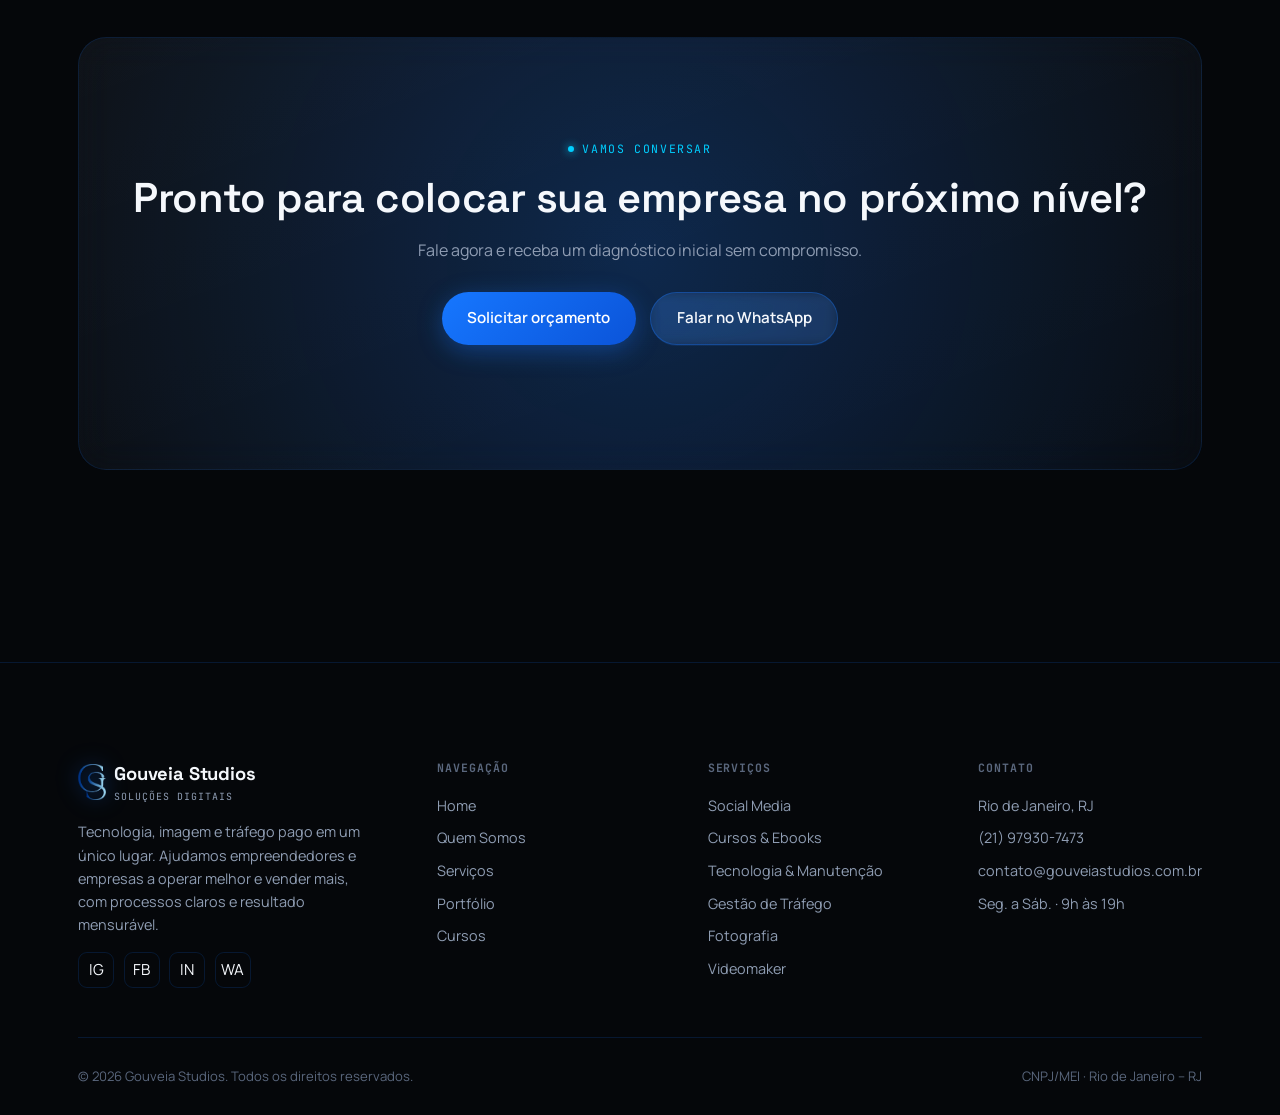
==== commit caea9d45: "Add files via upload" ====
--- a/index.html
+++ b/index.html
@@ -3,10 +3,10 @@
 <head>
   <meta charset="UTF-8">
   <meta name="viewport" content="width=device-width, initial-scale=1.0">
-  <meta name="theme-color" content="#07060b">
-  <link rel="icon" href="data:image/svg+xml,<svg xmlns=%22http://www.w3.org/2000/svg%22 viewBox=%220 0 100 100%22><rect width=%22100%22 height=%22100%22 rx=%2222%22 fill=%22%237C4DFF%22/><text x=%2250%22 y=%2266%22 font-size=%2246%22 text-anchor=%22middle%22 fill=%22white%22 font-family=%22monospace%22>GS</text></svg>">
+  <meta name="theme-color" content="#05070A">
+  <link rel="icon" href="data:image/svg+xml,<svg xmlns=%22http://www.w3.org/2000/svg%22 viewBox=%220 0 100 100%22><rect width=%22100%22 height=%22100%22 rx=%2222%22 fill=%22%231677FF%22/><text x=%2250%22 y=%2266%22 font-size=%2246%22 text-anchor=%22middle%22 fill=%22white%22 font-family=%22monospace%22>GS</text></svg>">
   <link rel="stylesheet" href="css/style.css">
-  <title>Gouveia Studios | Rio de Janeiro</title>
+  <title>Gouveia Studios — Tecnologia, Imagem e Tráfego Pago | Rio de Janeiro</title>
   <meta name="description" content="Manutenção de computadores, fotografia, videomaker e gestão de tráfego pago em um único parceiro. Atendimento no Rio de Janeiro.">
   <meta property="og:title" content="Gouveia Studios — Tecnologia, Imagem e Tráfego Pago | Rio de Janeiro">
   <meta property="og:description" content="Manutenção de computadores, fotografia, videomaker e gestão de tráfego pago em um único parceiro. Atendimento no Rio de Janeiro.">
@@ -19,9 +19,7 @@
     <div class="nav-inner">
       <a href="index.html" class="brand">
         <img src="assets/logos/logo.png" alt="Gouveia Studios" class="brand-mark">
-        <span>
-        
-        </span>
+       
       </a>
       <div class="nav-links" id="navLinks">
         <a href="index.html" aria-current="page">Home</a>
@@ -33,11 +31,12 @@
         <a href="tecnologia.html">Tecnologia</a>
         <a href="trafego.html">Tráfego Pago</a>
         <a href="portfolio.html">Portfólio</a>
+        <a href="cursos.html">Cursos</a>
         
       </div>
       <div class="nav-cta">
-        
-        <a href="https://wa.me/5521979307473?text=Ol%C3%A1%2C%20tudo%20bem%3F%20gostaria%20de%20fazer%20um%20or%C3%A7amento!" class="btn btn-primary btn-sm">Solicitar orçamento</a>
+       
+        <a href="https://wa.me/5521979307473?text=Ol%C3%A1%20Tudo%20bem%3F%20Gostaria%20de%20saber%20mais%20sobre%20seus%20servi%C3%A7os!" class="btn btn-primary btn-sm">Solicitar orçamento</a>
         <button class="nav-toggle" id="navToggle" aria-label="Abrir menu" aria-expanded="false" aria-controls="navLinks">
           <span></span><span></span><span></span>
         </button>
@@ -52,9 +51,9 @@
       <div class="hero-copy">
         <span class="eyebrow">Agência de Soluções Digitais &middot; Rio de Janeiro</span>
         <h1>Sua empresa funcionando melhor, <span class="accent">de dentro pra fora.</span></h1>
-        <p class="lead">Unimos manutenção e otimização de sistemas, produção de imagem e vídeo, e gestão de tráfego pago em um único parceiro</p>
+        <p class="lead">Unimos manutenção e otimização de sistemas, produção de imagem e vídeo, e gestão de tráfego pago em um único parceiro. Menos fornecedores soltos, mais resultado coordenado.</p>
         <div class="hero-actions">
-          <a href="contato.html" class="btn btn-primary">Solicitar orçamento</a>
+          <a href="https://wa.me/5521979307473?text=Ol%C3%A1%20Tudo%20bem%3F%20Gostaria%20de%20saber%20mais%20sobre%20seus%20servi%C3%A7os!" class="btn btn-primary">Solicitar orçamento</a>
           <a href="servicos.html" class="btn btn-ghost">Conheça nossos serviços</a>
         </div>
         <div class="hero-badges">
@@ -99,7 +98,7 @@
     <div class="section-inner strip-inner">
       <span class="strip-label">Atendemos negócios em</span>
       <div class="strip-items">
-        <span>Tecnologia</span><span>Varejo</span><span>Estética</span><span>Alimentação</span><span>Serviços</span><span>Moda</span><span>Negócios</span>
+        <span>Tecnologia</span><span>Varejo</span><span>Estética</span><span>Alimentação</span><span>Serviços</span><span>Moda</span>
       </div>
     </div>
   </div>
@@ -131,6 +130,17 @@
       </div>
     </div>
   </section>
+
+  <!-- PROMO: CURSOS E EBOOKS -->
+  <div class="strip promo">
+    <div class="section-inner strip-inner">
+      <div class="promo-text">
+        <span class="ic">🎓</span>
+        <p>Novo: aprenda com a gente em <strong>cursos e ebooks</strong> de tráfego pago, social media, tecnologia e fotografia.</p>
+      </div>
+      <a href="cursos.html" class="btn btn-primary btn-sm" style="white-space:nowrap;">Ver cursos e ebooks →</a>
+    </div>
+  </div>
 
   <!-- COMO TRABALHAMOS -->
   <section style="background: var(--bg-elevated);">
@@ -298,8 +308,8 @@
         <h2>Pronto para colocar sua empresa no próximo nível?</h2>
         <p>Fale agora e receba um diagnóstico inicial sem compromisso.</p>
         <div class="hero-actions">
-          <a href="contato.html" class="btn btn-primary">Solicitar orçamento</a>
-          <a href="https://wa.me/5521979307473" target="_blank" rel="noopener" class="btn btn-ghost">Falar no WhatsApp</a>
+          <a href="https://wa.me/5521979307473?text=Ol%C3%A1%20Tudo%20bem%3F%20Gostaria%20de%20saber%20mais%20sobre%20seus%20servi%C3%A7os!" class="btn btn-primary">Solicitar orçamento</a>
+          <a href="https://wa.me/5521979307473?text=Ol%C3%A1%20Tudo%20bem%3F%20Gostaria%20de%20saber%20mais%20sobre%20seus%20servi%C3%A7os!" target="_blank" rel="noopener" class="btn btn-ghost">Falar no WhatsApp</a>
         </div>
       </div>
     </div>
@@ -319,7 +329,7 @@
             <a href="https://instagram.com" target="_blank" rel="noopener" aria-label="Instagram">IG</a>
             <a href="https://facebook.com" target="_blank" rel="noopener" aria-label="Facebook">FB</a>
             <a href="https://linkedin.com" target="_blank" rel="noopener" aria-label="LinkedIn">IN</a>
-            <a href="https://wa.me/5521979307473" target="_blank" rel="noopener" aria-label="WhatsApp">WA</a>
+            <a href="https://wa.me/5521979307473?text=Ol%C3%A1%20Tudo%20bem%3F%20Gostaria%20de%20saber%20mais%20sobre%20seus%20servi%C3%A7os!" target="_blank" rel="noopener" aria-label="WhatsApp">WA</a>
           </div>
         </div>
         <div class="footer-col">
@@ -328,11 +338,13 @@
           <a href="quem-somos.html">Quem Somos</a>
           <a href="servicos.html">Serviços</a>
           <a href="portfolio.html">Portfólio</a>
-          <a href="contato.html">Contato</a>
+          <a href="cursos.html">Cursos</a>
+          
         </div>
         <div class="footer-col">
           <h5>Serviços</h5>
           <a href="social-media.html">Social Media</a>
+          <a href="cursos.html">Cursos &amp; Ebooks</a>
           <a href="tecnologia.html">Tecnologia &amp; Manutenção</a>
           <a href="trafego.html">Gestão de Tráfego</a>
           <a href="fotografia.html">Fotografia</a>
@@ -341,7 +353,7 @@
         <div class="footer-col">
           <h5>Contato</h5>
           <li>Rio de Janeiro, RJ</li>
-          <li>(21) 99999-9999</li>
+          <li>(21) 97930-7473</li>
           <li>contato@gouveiastudios.com.br</li>
           <li>Seg. a Sáb. · 9h às 19h</li>
         </div>
@@ -353,7 +365,6 @@
     </div>
   </footer>
 
-  <a href="https://wa.me/5521979307473?text=Ol%C3%A1%2C%20tudo%20bem%3F%20gostaria%20de%20fazer%20um%20or%C3%A7amento!" target="_blank" rel="noopener" class="wa-float" aria-label="Falar no WhatsApp">💬</a>
   <button class="back-to-top" aria-label="Voltar ao topo">↑</button>
 
   <script src="js/script.js"></script>
--- a/css/style.css
+++ b/css/style.css
@@ -1,6 +1,6 @@
 /* ============================================================
    GOUVEIA STUDIOS — DESIGN SYSTEM
-   Paleta: preto profundo + roxo tecnológico (#7C4DFF / #5E35B1)
+   Paleta: preto profundo (#05070A) + azul elétrico (#1677FF) + ciano (#00CFFF) + branco (#F5F8FC)
    Tipografia: Space Grotesk (display) + Manrope (texto) + JetBrains Mono (dados/labels)
    Conceito: painel de diagnóstico técnico — a empresa "lê" e otimiza sistemas,
    então a interface usa uma estética de terminal/diagnóstico como assinatura visual.
@@ -11,17 +11,18 @@
 /* ---------- TOKENS ---------- */
 :root{
   /* cores */
-  --bg: #07060b;
-  --bg-elevated: #0e0c16;
-  --bg-panel: #121020;
-  --purple: #7C4DFF;
-  --purple-deep: #5E35B1;
-  --purple-glow: #b69cff;
-  --text: #f3f1f8;
-  --text-muted: #9891ac;
-  --text-faint: #656079;
-  --border: rgba(124,77,255,0.16);
-  --border-strong: rgba(124,77,255,0.35);
+  --bg: #05070A;
+  --bg-elevated: #0B1220;
+  --bg-panel: #0E1626;
+  --accent: #1677FF;
+  --accent-soft: #69B7FF;
+  --accent-deep: #0B54D9;
+  --accent-glow: #00CFFF;
+  --text: #F5F8FC;
+  --text-muted: #8F9DB3;
+  --text-faint: #5A677D;
+  --border: rgba(22,119,255,0.16);
+  --border-strong: rgba(22,119,255,0.35);
   --success: #4ade80;
 
   /* tipografia */
@@ -68,7 +69,7 @@
 button{ font-family: inherit; cursor: pointer; border: none; background: none; color: inherit; }
 input, textarea, select{ font-family: inherit; font-size: 1rem; color: var(--text); }
 h1,h2,h3,h4{ font-family: var(--font-display); font-weight: 600; line-height: 1.15; letter-spacing: -0.01em; }
-:focus-visible{ outline: 2px solid var(--purple-glow); outline-offset: 3px; }
+:focus-visible{ outline: 2px solid var(--accent-glow); outline-offset: 3px; }
 
 /* ---------- BACKGROUND AMBIENCE ---------- */
 body::before{
@@ -77,8 +78,8 @@
   inset: 0;
   z-index: -2;
   background:
-    radial-gradient(ellipse 800px 500px at 15% -10%, rgba(124,77,255,0.16), transparent 60%),
-    radial-gradient(ellipse 700px 500px at 100% 20%, rgba(94,53,177,0.14), transparent 60%),
+    radial-gradient(ellipse 800px 500px at 15% -10%, rgba(22,119,255,0.16), transparent 60%),
+    radial-gradient(ellipse 700px 500px at 100% 20%, rgba(0,207,255,0.14), transparent 60%),
     var(--bg);
   pointer-events: none;
 }
@@ -87,7 +88,7 @@
   position: fixed;
   inset: 0;
   z-index: -1;
-  background-image: linear-gradient(rgba(124,77,255,0.035) 1px, transparent 1px), linear-gradient(90deg, rgba(124,77,255,0.035) 1px, transparent 1px);
+  background-image: linear-gradient(rgba(22,119,255,0.035) 1px, transparent 1px), linear-gradient(90deg, rgba(22,119,255,0.035) 1px, transparent 1px);
   background-size: 64px 64px;
   mask-image: radial-gradient(ellipse 60% 40% at 50% 0%, black, transparent);
   pointer-events: none;
@@ -103,9 +104,9 @@
 .eyebrow{
   display: inline-flex; align-items: center; gap: 0.5rem;
   font-family: var(--font-mono); font-size: 0.72rem; letter-spacing: 0.14em; text-transform: uppercase;
-  color: var(--purple-glow); margin-bottom: var(--space-sm);
-}
-.eyebrow::before{ content: ""; width: 6px; height: 6px; border-radius: 50%; background: var(--purple-glow); box-shadow: 0 0 8px var(--purple-glow); }
+  color: var(--accent-glow); margin-bottom: var(--space-sm);
+}
+.eyebrow::before{ content: ""; width: 6px; height: 6px; border-radius: 50%; background: var(--accent-glow); box-shadow: 0 0 8px var(--accent-glow); }
 
 h2.title{ font-size: clamp(1.9rem, 3.4vw, 2.6rem); margin-bottom: var(--space-sm); }
 p.lead{ color: var(--text-muted); font-size: 1.05rem; max-width: 58ch; }
@@ -118,18 +119,18 @@
   white-space: nowrap;
 }
 .btn-primary{
-  background: linear-gradient(135deg, var(--purple), var(--purple-deep));
+  background: linear-gradient(135deg, var(--accent), var(--accent-deep));
   color: #fff;
-  box-shadow: 0 6px 24px rgba(124,77,255,0.35);
-}
-.btn-primary:hover{ transform: translateY(-2px); box-shadow: 0 10px 32px rgba(124,77,255,0.5); }
+  box-shadow: 0 6px 24px rgba(22,119,255,0.35);
+}
+.btn-primary:hover{ transform: translateY(-2px); box-shadow: 0 10px 32px rgba(22,119,255,0.5); }
 .btn-ghost{
   background: rgba(255,255,255,0.03);
   border: 1px solid var(--border-strong);
   color: var(--text);
   backdrop-filter: blur(6px);
 }
-.btn-ghost:hover{ border-color: var(--purple-glow); background: rgba(124,77,255,0.08); transform: translateY(-2px); }
+.btn-ghost:hover{ border-color: var(--accent-glow); background: rgba(22,119,255,0.08); transform: translateY(-2px); }
 .btn-sm{ padding: 0.6rem 1.15rem; font-size: 0.85rem; }
 .btn-block{ width: 100%; }
 
@@ -151,7 +152,7 @@
 }
 .navbar.scrolled{
   padding: 0.7rem 0;
-  background: rgba(7,6,11,0.78);
+  background: rgba(5,7,10,0.78);
   backdrop-filter: blur(16px);
   -webkit-backdrop-filter: blur(16px);
   border-bottom: 1px solid var(--border);
@@ -160,19 +161,19 @@
 .brand{ display: flex; align-items: center; gap: 0.5rem; font-family: var(--font-display); font-weight: 700; font-size: 1.15rem; letter-spacing: -0.01em; flex-shrink: 0; }
 .brand-mark{
   height: 36px; width: auto; display: block; object-fit: contain;
-  filter: drop-shadow(0 0 10px rgba(124,77,255,0.55));
+  filter: drop-shadow(0 0 10px rgba(22,119,255,0.55));
 }
 .brand small{ display: block; font-family: var(--font-mono); font-size: 0.62rem; letter-spacing: 0.1em; color: var(--text-muted); font-weight: 400; text-transform: uppercase; }
 
-.nav-links{ display: flex; align-items: center; gap: var(--space-sm); flex-wrap: nowrap; }
+.nav-links{ display: flex; align-items: center; gap: 0.85rem; flex-wrap: nowrap; }
 .nav-links a{
-  font-size: 0.88rem; color: var(--text-muted); font-weight: 500; position: relative; padding: 0.3rem 0;
+  font-size: 0.85rem; color: var(--text-muted); font-weight: 500; position: relative; padding: 0.3rem 0;
   white-space: nowrap;
   transition: color 0.2s;
 }
 .nav-links a::after{
   content: ""; position: absolute; left: 0; bottom: -2px; width: 0; height: 1.5px;
-  background: var(--purple-glow); transition: width 0.25s var(--ease);
+  background: var(--accent-glow); transition: width 0.25s var(--ease);
 }
 .nav-links a:hover, .nav-links a[aria-current="page"]{ color: var(--text); }
 .nav-links a:hover::after, .nav-links a[aria-current="page"]::after{ width: 100%; }
@@ -180,16 +181,16 @@
 .nav-toggle{ display: none; flex-direction: column; gap: 5px; padding: 8px; }
 .nav-toggle span{ width: 22px; height: 2px; background: var(--text); border-radius: 2px; transition: all 0.3s var(--ease); }
 
-@media (max-width: 1240px){
+@media (max-width: 1400px){
   .nav-cta .btn-ghost{ display: none; }
 }
 
-@media (max-width: 1080px){
+@media (max-width: 1300px){
   .nav-toggle{ display: flex; }
   .nav-links{
     position: fixed; top: 0; right: 0; height: 100vh; width: min(78vw, 320px);
     flex-direction: column; align-items: flex-start; justify-content: center; gap: var(--space-md);
-    background: rgba(10,9,16,0.98); backdrop-filter: blur(20px);
+    background: rgba(5,7,10,0.98); backdrop-filter: blur(20px);
     border-left: 1px solid var(--border);
     padding: var(--space-lg) var(--space-lg);
     transform: translateX(100%); transition: transform 0.4s var(--ease);
@@ -203,7 +204,7 @@
 .hero{ padding: calc(var(--space-2xl) + 2rem) 0 var(--space-xl); position: relative; overflow: hidden; }
 .hero-grid{ display: grid; grid-template-columns: 1.05fr 0.95fr; gap: var(--space-xl); align-items: center; }
 .hero-copy h1{ font-size: clamp(2.4rem, 5vw, 3.6rem); margin-bottom: var(--space-sm); }
-.hero-copy h1 .accent{ background: linear-gradient(120deg, var(--purple-glow), var(--purple)); -webkit-background-clip: text; background-clip: text; color: transparent; }
+.hero-copy h1 .accent{ background: linear-gradient(120deg, var(--accent-glow), var(--accent)); -webkit-background-clip: text; background-clip: text; color: transparent; }
 .hero-copy p.lead{ margin-bottom: var(--space-md); font-size: 1.1rem; }
 .hero-actions{ display: flex; flex-wrap: wrap; gap: 0.9rem; margin-bottom: var(--space-md); }
 .hero-badges{ display: flex; flex-wrap: wrap; gap: 1.6rem; margin-top: var(--space-md); }
@@ -216,7 +217,7 @@
   box-shadow: 0 30px 80px rgba(0,0,0,0.5), inset 0 1px 0 rgba(255,255,255,0.05);
 }
 .diagnostic-head{ display: flex; align-items: center; justify-content: space-between; margin-bottom: 1.1rem; padding-bottom: 1rem; border-bottom: 1px solid var(--border); }
-ic-dots{ display: flex; gap: 6px; }
+.diagnostic-dots{ display: flex; gap: 6px; }
 .diagnostic-dots span{ width: 9px; height: 9px; border-radius: 50%; background: var(--text-faint); }
 .diagnostic-status{ font-family: var(--font-mono); font-size: 0.7rem; color: var(--success); display: flex; align-items: center; gap: 0.4rem; letter-spacing: 0.05em; }
 .diagnostic-status::before{ content: ""; width: 6px; height: 6px; border-radius: 50%; background: var(--success); box-shadow: 0 0 6px var(--success); animation: pulse 1.8s infinite; }
@@ -224,16 +225,16 @@
 
 .diagnostic-log{ font-family: var(--font-mono); font-size: 0.82rem; color: var(--text-muted); min-height: 6.2rem; }
 .diagnostic-log .line{ margin-bottom: 0.55rem; opacity: 0; animation: appear 0.4s var(--ease) forwards; }
-.diagnostic-log .line.ok::before{ content: "> "; color: var(--purple-glow); }
+.diagnostic-log .line.ok::before{ content: "> "; color: var(--accent-glow); }
 @keyframes appear{ to{ opacity: 1; } }
-.typed-cursor{ display: inline-block; width: 7px; height: 1em; background: var(--purple-glow); vertical-align: middle; margin-left: 2px; animation: blink 1s steps(1) infinite; }
+.typed-cursor{ display: inline-block; width: 7px; height: 1em; background: var(--accent-glow); vertical-align: middle; margin-left: 2px; animation: blink 1s steps(1) infinite; }
 @keyframes blink{ 50%{ opacity: 0; } }
 
 .diagnostic-meters{ display: grid; grid-template-columns: repeat(3, 1fr); gap: 0.9rem; margin-top: 1.2rem; padding-top: 1.2rem; border-top: 1px solid var(--border); }
 .meter{ text-align: left; }
 .meter .meter-label{ font-family: var(--font-mono); font-size: 0.64rem; color: var(--text-faint); text-transform: uppercase; letter-spacing: 0.08em; margin-bottom: 0.4rem; }
 .meter-bar{ height: 5px; border-radius: 4px; background: rgba(255,255,255,0.06); overflow: hidden; }
-.meter-bar span{ display: block; height: 100%; border-radius: 4px; background: linear-gradient(90deg, var(--purple-deep), var(--purple-glow)); }
+.meter-bar span{ display: block; height: 100%; border-radius: 4px; background: linear-gradient(90deg, var(--accent-deep), var(--accent-glow)); }
 .meter .meter-val{ font-family: var(--font-mono); font-size: 0.72rem; color: var(--text); margin-top: 0.35rem; }
 
 /* ---------- LOGOS / SOCIAL PROOF STRIP ---------- */
@@ -242,6 +243,20 @@
 .strip-label{ font-family: var(--font-mono); font-size: 0.72rem; color: var(--text-faint); text-transform: uppercase; letter-spacing: 0.1em; white-space: nowrap; }
 .strip-items{ display: flex; flex-wrap: wrap; gap: var(--space-lg); color: var(--text-muted); font-weight: 600; font-family: var(--font-display); }
 
+/* strip de destaque (ex: promoção de Cursos e Ebooks na Home) */
+.strip.promo{
+  background: linear-gradient(90deg, rgba(22,119,255,0.10), rgba(0,207,255,0.04));
+  border-top: 1px solid var(--border-strong);
+  border-bottom: 1px solid var(--border-strong);
+}
+.promo-text{ display: flex; align-items: center; gap: 0.9rem; }
+.promo-text .ic{ font-size: 1.5rem; flex-shrink: 0; }
+.promo-text p{ color: var(--text-muted); font-size: 0.95rem; margin: 0; }
+.promo-text strong{ color: var(--text); }
+@media (max-width: 640px){
+  .promo-text{ flex-wrap: wrap; }
+}
+
 /* ---------- CARDS ---------- */
 .grid{ display: grid; gap: var(--space-md); }
 .grid-2{ grid-template-columns: repeat(2, 1fr); }
@@ -255,13 +270,13 @@
 .card:hover{ transform: translateY(-6px); border-color: var(--border-strong); box-shadow: 0 24px 48px rgba(0,0,0,0.35); }
 .card-icon{
   width: 46px; height: 46px; border-radius: 12px; margin-bottom: var(--space-sm);
-  background: linear-gradient(135deg, rgba(124,77,255,0.22), rgba(94,53,177,0.12));
+  background: linear-gradient(135deg, rgba(22,119,255,0.22), rgba(0,207,255,0.12));
   border: 1px solid var(--border-strong);
   display: flex; align-items: center; justify-content: center; font-size: 1.3rem;
 }
 .card h3{ font-size: 1.15rem; margin-bottom: 0.5rem; }
 .card p{ color: var(--text-muted); font-size: 0.94rem; }
-.card .tag{ font-family: var(--font-mono); font-size: 0.68rem; color: var(--purple-glow); letter-spacing: 0.06em; text-transform: uppercase; display: inline-block; margin-top: 0.8rem; }
+.card .tag{ font-family: var(--font-mono); font-size: 0.68rem; color: var(--accent-glow); letter-spacing: 0.06em; text-transform: uppercase; display: inline-block; margin-top: 0.8rem; }
 
 /* card de serviço em destaque (ex: Social Media na Home) — horizontal no desktop, empilhado no mobile */
 .card-featured{
@@ -284,7 +299,7 @@
 /* ---------- PROCESS / STEPS ---------- */
 .steps{ display: grid; grid-template-columns: repeat(4, 1fr); gap: var(--space-md); counter-reset: step; }
 .step{ padding: var(--space-md); border-radius: var(--radius-md); position: relative; }
-.step .num{ font-family: var(--font-mono); font-size: 0.8rem; color: var(--purple-glow); margin-bottom: 0.8rem; display: block; }
+.step .num{ font-family: var(--font-mono); font-size: 0.8rem; color: var(--accent-glow); margin-bottom: 0.8rem; display: block; }
 .step h4{ font-family: var(--font-display); font-size: 1.05rem; margin-bottom: 0.5rem; }
 .step p{ color: var(--text-muted); font-size: 0.9rem; }
 
@@ -293,13 +308,13 @@
 .testi{ padding: var(--space-md); border-radius: var(--radius-md); }
 .testi p{ color: var(--text); font-size: 0.98rem; margin-bottom: var(--space-sm); }
 .testi-author{ display: flex; align-items: center; gap: 0.7rem; }
-.testi-avatar{ width: 38px; height: 38px; border-radius: 50%; background: linear-gradient(135deg, var(--purple), var(--purple-deep)); display: flex; align-items: center; justify-content: center; font-family: var(--font-display); font-weight: 700; font-size: 0.85rem; }
+.testi-avatar{ width: 38px; height: 38px; border-radius: 50%; background: linear-gradient(135deg, var(--accent), var(--accent-deep)); display: flex; align-items: center; justify-content: center; font-family: var(--font-display); font-weight: 700; font-size: 0.85rem; }
 .testi-author div strong{ display: block; font-size: 0.88rem; }
 .testi-author div span{ font-size: 0.78rem; color: var(--text-faint); }
 
 /* ---------- STATS ---------- */
 .stats{ display: grid; grid-template-columns: repeat(4, 1fr); gap: var(--space-md); text-align: center; }
-.stat .num{ font-family: var(--font-display); font-size: clamp(2rem, 3.4vw, 2.7rem); font-weight: 700; background: linear-gradient(120deg, var(--purple-glow), var(--purple)); -webkit-background-clip: text; background-clip: text; color: transparent; }
+.stat .num{ font-family: var(--font-display); font-size: clamp(2rem, 3.4vw, 2.7rem); font-weight: 700; background: linear-gradient(120deg, var(--accent-glow), var(--accent)); -webkit-background-clip: text; background-clip: text; color: transparent; }
 .stat .label{ font-family: var(--font-mono); font-size: 0.72rem; color: var(--text-muted); text-transform: uppercase; letter-spacing: 0.06em; margin-top: 0.4rem; }
 
 /* ---------- CTA FINAL ---------- */
@@ -307,7 +322,7 @@
 .cta-final-panel{ padding: var(--space-xl) var(--space-lg); border-radius: var(--radius-lg); position: relative; overflow: hidden; }
 .cta-final-panel::before{
   content: ""; position: absolute; inset: -40%; z-index: -1;
-  background: radial-gradient(circle at 50% 50%, rgba(124,77,255,0.25), transparent 60%);
+  background: radial-gradient(circle at 50% 50%, rgba(22,119,255,0.25), transparent 60%);
 }
 .cta-final h2{ font-size: clamp(1.8rem, 4vw, 2.6rem); margin-bottom: var(--space-sm); }
 .cta-final p{ color: var(--text-muted); max-width: 46ch; margin: 0 auto var(--space-md); }
@@ -323,7 +338,7 @@
   display: flex; align-items: center; justify-content: center; font-size: 0.95rem;
   transition: border-color 0.2s, transform 0.2s;
 }
-.footer-social a:hover{ border-color: var(--purple-glow); transform: translateY(-2px); }
+.footer-social a:hover{ border-color: var(--accent-glow); transform: translateY(-2px); }
 .footer-col h5{ font-family: var(--font-mono); font-size: 0.72rem; letter-spacing: 0.08em; text-transform: uppercase; color: var(--text-faint); margin-bottom: var(--space-sm); }
 .footer-col a, .footer-col li{ display: block; color: var(--text-muted); font-size: 0.9rem; margin-bottom: 0.6rem; transition: color 0.2s; }
 .footer-col a:hover{ color: var(--text); }
@@ -334,7 +349,7 @@
 .page-header .lead{ margin-top: var(--space-sm); }
 .breadcrumb{ font-family: var(--font-mono); font-size: 0.75rem; color: var(--text-faint); margin-bottom: var(--space-sm); }
 .breadcrumb a{ color: var(--text-muted); }
-.breadcrumb a:hover{ color: var(--purple-glow); }
+.breadcrumb a:hover{ color: var(--accent-glow); }
 
 /* ---------- FILTER TABS (portfolio / fotografia / videomaker) ---------- */
 .filters{ display: flex; flex-wrap: wrap; gap: 0.6rem; margin-bottom: var(--space-lg); }
@@ -343,7 +358,7 @@
   color: var(--text-muted); font-family: var(--font-mono); transition: all 0.2s var(--ease);
 }
 .filter-btn:hover{ color: var(--text); border-color: var(--border-strong); }
-.filter-btn.active{ background: linear-gradient(135deg, var(--purple), var(--purple-deep)); color: #fff; border-color: transparent; }
+.filter-btn.active{ background: linear-gradient(135deg, var(--accent), var(--accent-deep)); color: #fff; border-color: transparent; }
 
 /* ---------- GALLERY ---------- */
 .gallery{ display: grid; grid-template-columns: repeat(3, 1fr); gap: var(--space-sm); }
@@ -355,11 +370,11 @@
 .gallery-item:hover img{ transform: scale(1.08); }
 .gallery-overlay{
   position: absolute; inset: 0; display: flex; flex-direction: column; justify-content: flex-end; padding: 1rem;
-  background: linear-gradient(180deg, transparent 40%, rgba(7,6,11,0.92));
+  background: linear-gradient(180deg, transparent 40%, rgba(5,7,10,0.92));
   opacity: 0; transition: opacity 0.3s;
 }
 .gallery-item:hover .gallery-overlay{ opacity: 1; }
-.gallery-overlay .cat{ font-family: var(--font-mono); font-size: 0.65rem; color: var(--purple-glow); text-transform: uppercase; letter-spacing: 0.06em; }
+.gallery-overlay .cat{ font-family: var(--font-mono); font-size: 0.65rem; color: var(--accent-glow); text-transform: uppercase; letter-spacing: 0.06em; }
 .gallery-overlay h4{ font-size: 0.95rem; margin-top: 0.2rem; }
 
 .gallery-empty{
@@ -369,7 +384,7 @@
 
 /* lightbox */
 .lightbox{
-  position: fixed; inset: 0; z-index: 2000; background: rgba(4,3,7,0.94); backdrop-filter: blur(10px);
+  position: fixed; inset: 0; z-index: 2000; background: rgba(2,4,6,0.94); backdrop-filter: blur(10px);
   display: flex; align-items: center; justify-content: center; padding: var(--space-lg);
   opacity: 0; pointer-events: none; transition: opacity 0.3s;
 }
@@ -387,13 +402,13 @@
   position: absolute; inset: 0; display: flex; align-items: center; justify-content: center;
 }
 .play-btn span{
-  width: 58px; height: 58px; border-radius: 50%; background: rgba(7,6,11,0.55); border: 1px solid rgba(255,255,255,0.4);
+  width: 58px; height: 58px; border-radius: 50%; background: rgba(5,7,10,0.55); border: 1px solid rgba(255,255,255,0.4);
   display: flex; align-items: center; justify-content: center; font-size: 1.1rem; backdrop-filter: blur(4px);
   transition: transform 0.3s var(--ease), background 0.3s;
 }
-.video-card:hover .play-btn span{ transform: scale(1.1); background: var(--purple); }
+.video-card:hover .play-btn span{ transform: scale(1.1); background: var(--accent); }
 .video-body{ padding: var(--space-sm) var(--space-md) var(--space-md); }
-.video-body .cat{ font-family: var(--font-mono); font-size: 0.65rem; color: var(--purple-glow); text-transform: uppercase; letter-spacing: 0.06em; }
+.video-body .cat{ font-family: var(--font-mono); font-size: 0.65rem; color: var(--accent-glow); text-transform: uppercase; letter-spacing: 0.06em; }
 .video-body h4{ margin: 0.35rem 0 0.4rem; font-size: 1.02rem; }
 .video-body p{ color: var(--text-muted); font-size: 0.88rem; }
 
@@ -404,9 +419,12 @@
 .service-detail.reverse > *{ direction: ltr; }
 .service-detail .media{ border-radius: var(--radius-lg); overflow: hidden; border: 1px solid var(--border); aspect-ratio: 4/3; }
 .service-detail .media img{ width: 100%; height: 100%; object-fit: cover; }
+/* .media.auto — se adapta à proporção natural da imagem (retrato, quadrada, paisagem), sem cortar nada */
+.service-detail .media.auto{ aspect-ratio: auto; max-width: 420px; margin: 0 auto; }
+.service-detail .media.auto img{ width: 100%; height: auto; object-fit: contain; display: block; }
 .service-list{ margin: var(--space-sm) 0 var(--space-md); }
 .service-list li{ display: flex; gap: 0.7rem; align-items: flex-start; margin-bottom: 0.6rem; color: var(--text-muted); font-size: 0.94rem; }
-.service-list li::before{ content: "▹"; color: var(--purple-glow); }
+.service-list li::before{ content: "▹"; color: var(--accent-glow); }
 .service-meta{ display: flex; gap: var(--space-lg); margin-top: var(--space-md); font-family: var(--font-mono); font-size: 0.75rem; color: var(--text-faint); }
 .service-meta strong{ display: block; color: var(--text); font-family: var(--font-body); font-size: 0.92rem; }
 
@@ -419,7 +437,7 @@
   background: rgba(255,255,255,0.03); border: 1px solid var(--border); border-radius: var(--radius-sm);
   padding: 0.8rem 1rem; transition: border-color 0.2s, background 0.2s;
 }
-.field input:focus, .field select:focus, .field textarea:focus{ border-color: var(--purple-glow); background: rgba(255,255,255,0.05); outline: none; }
+.field input:focus, .field select:focus, .field textarea:focus{ border-color: var(--accent-glow); background: rgba(255,255,255,0.05); outline: none; }
 .field textarea{ resize: vertical; min-height: 120px; }
 .form-note{ font-size: 0.8rem; color: var(--text-faint); margin-top: 0.6rem; }
 .form-success{ display: none; padding: 1rem 1.2rem; border-radius: var(--radius-sm); background: rgba(74,222,128,0.08); border: 1px solid rgba(74,222,128,0.3); color: var(--success); font-size: 0.9rem; margin-top: 1rem; }
@@ -427,7 +445,7 @@
 
 .contact-info{ display: flex; flex-direction: column; gap: var(--space-sm); }
 .contact-item{ display: flex; gap: 0.9rem; align-items: flex-start; padding: 1.1rem; }
-.contact-item .ic{ width: 40px; height: 40px; border-radius: 10px; background: rgba(124,77,255,0.12); border: 1px solid var(--border-strong); display: flex; align-items: center; justify-content: center; flex-shrink: 0; }
+.contact-item .ic{ width: 40px; height: 40px; border-radius: 10px; background: rgba(22,119,255,0.12); border: 1px solid var(--border-strong); display: flex; align-items: center; justify-content: center; flex-shrink: 0; }
 .contact-item strong{ display: block; font-size: 0.95rem; margin-bottom: 0.2rem; }
 .contact-item span{ color: var(--text-muted); font-size: 0.88rem; }
 .map-embed{ border-radius: var(--radius-md); overflow: hidden; border: 1px solid var(--border); aspect-ratio: 16/9; margin-top: var(--space-md); }
@@ -439,8 +457,8 @@
 .timeline::before{ content: ""; position: absolute; left: 6px; top: 6px; bottom: 6px; width: 1px; background: var(--border-strong); }
 .timeline-item{ position: relative; padding-bottom: var(--space-lg); }
 .timeline-item:last-child{ padding-bottom: 0; }
-.timeline-item::before{ content: ""; position: absolute; left: -2.2rem; top: 4px; width: 13px; height: 13px; border-radius: 50%; background: var(--purple); box-shadow: 0 0 0 4px rgba(124,77,255,0.15); }
-.timeline-item .yr{ font-family: var(--font-mono); font-size: 0.75rem; color: var(--purple-glow); }
+.timeline-item::before{ content: ""; position: absolute; left: -2.2rem; top: 4px; width: 13px; height: 13px; border-radius: 50%; background: var(--accent); box-shadow: 0 0 0 4px rgba(22,119,255,0.15); }
+.timeline-item .yr{ font-family: var(--font-mono); font-size: 0.75rem; color: var(--accent-glow); }
 .timeline-item h4{ margin: 0.3rem 0 0.4rem; }
 .timeline-item p{ color: var(--text-muted); font-size: 0.92rem; max-width: 50ch; }
 
@@ -448,7 +466,7 @@
 .back-to-top{
   position: fixed; bottom: 1.6rem; right: 1.6rem; z-index: 900;
   width: 46px; height: 46px; border-radius: 50%;
-  background: rgba(18,16,32,0.85); border: 1px solid var(--border-strong); backdrop-filter: blur(8px);
+  background: rgba(11,18,32,0.85); border: 1px solid var(--border-strong); backdrop-filter: blur(8px);
   display: flex; align-items: center; justify-content: center; font-size: 1.1rem;
   opacity: 0; pointer-events: none; transform: translateY(10px);
   transition: opacity 0.3s, transform 0.3s;
@@ -459,9 +477,9 @@
 .wa-float{
   position: fixed; bottom: 1.6rem; left: 1.6rem; z-index: 900;
   width: 54px; height: 54px; border-radius: 50%;
-  background: linear-gradient(135deg, var(--purple), var(--purple-deep));
+  background: linear-gradient(135deg, var(--accent), var(--accent-deep));
   display: flex; align-items: center; justify-content: center; font-size: 1.4rem;
-  box-shadow: 0 8px 26px rgba(124,77,255,0.45);
+  box-shadow: 0 8px 26px rgba(22,119,255,0.45);
   transition: transform 0.25s var(--ease);
 }
 .wa-float:hover{ transform: scale(1.08); }
